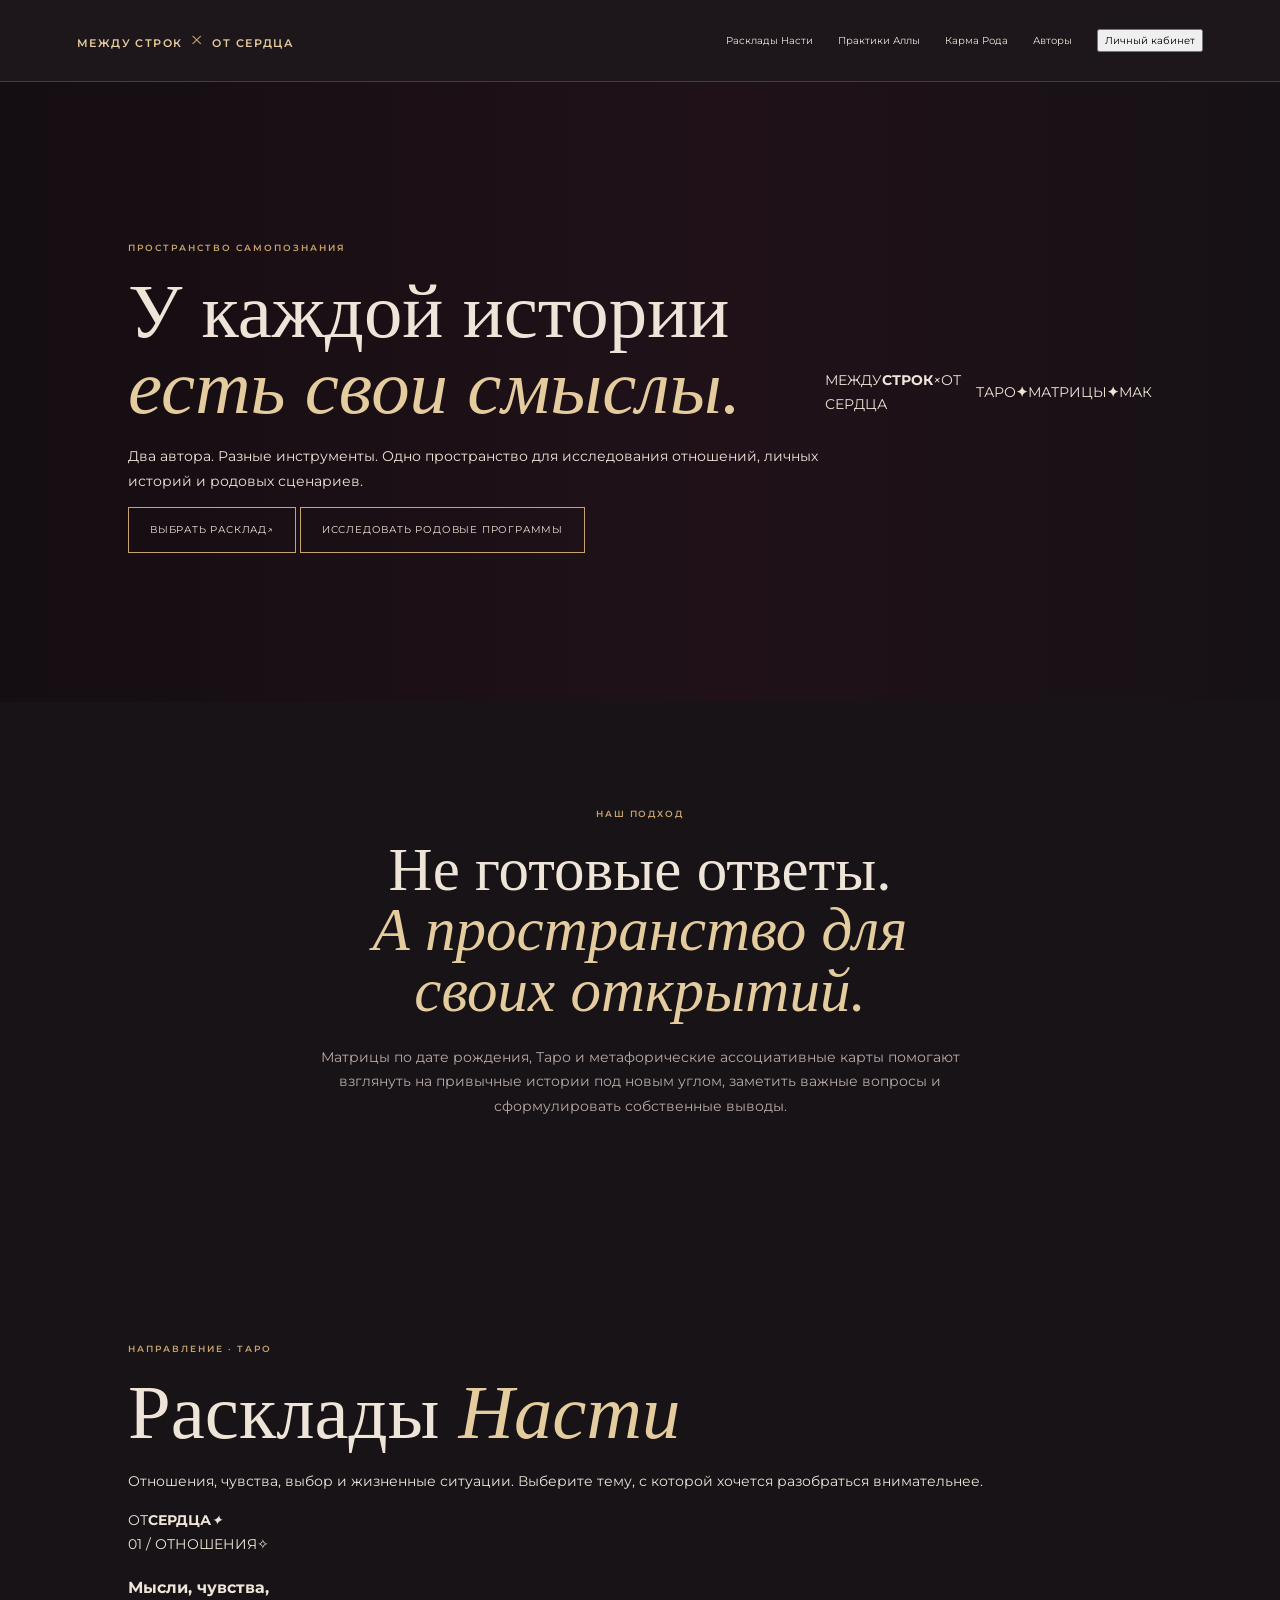
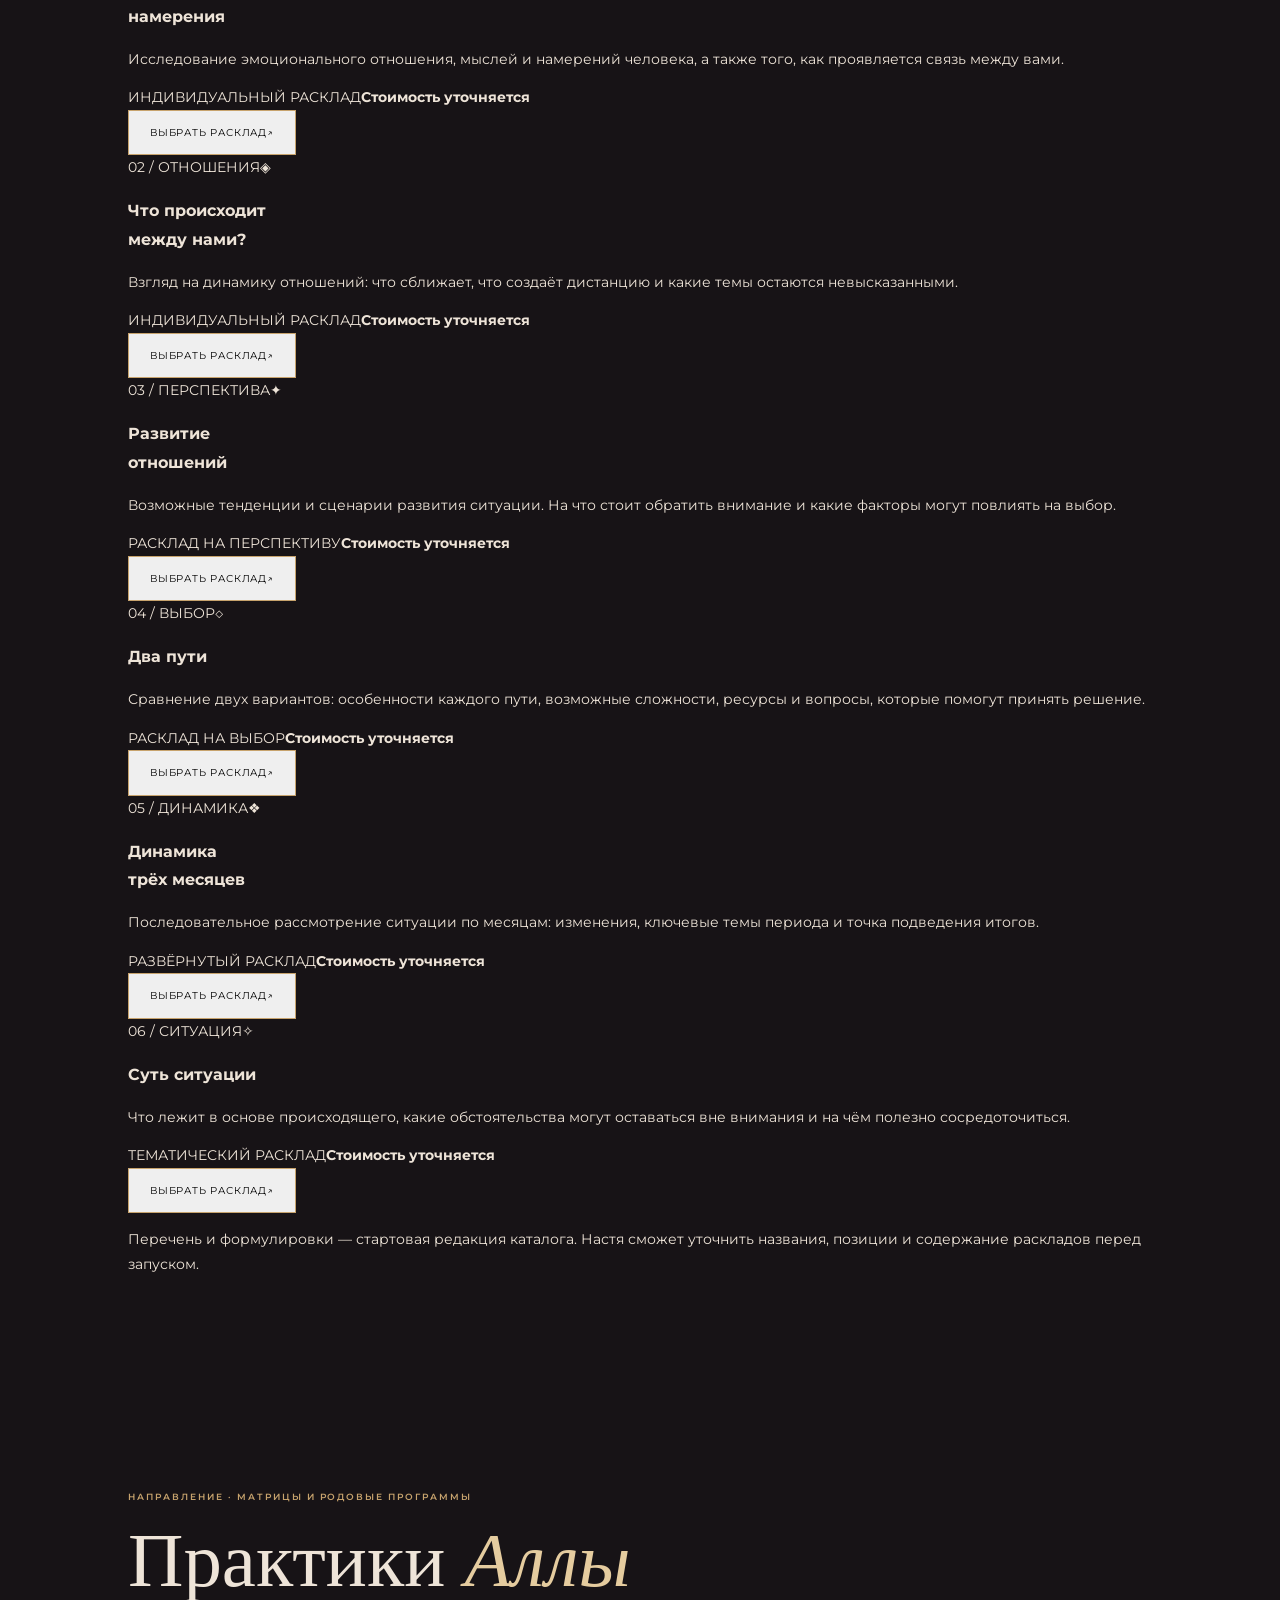
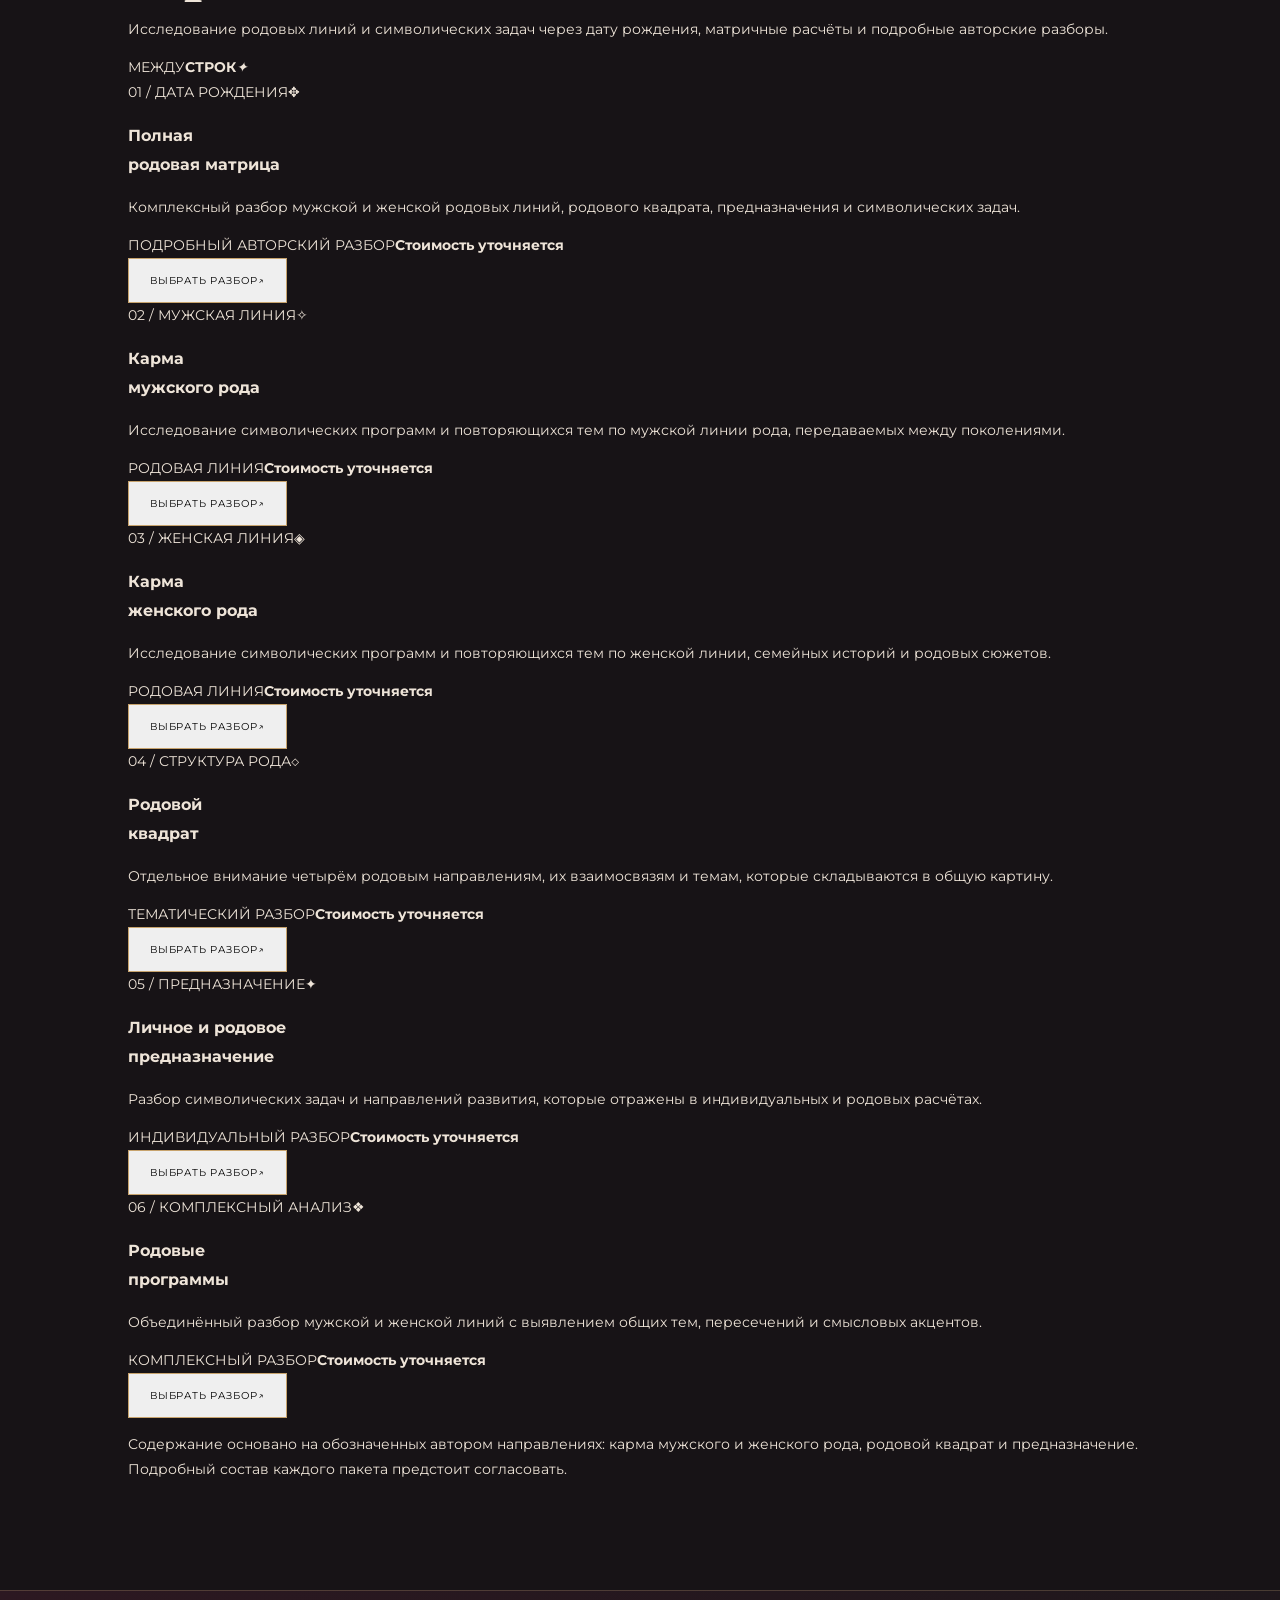
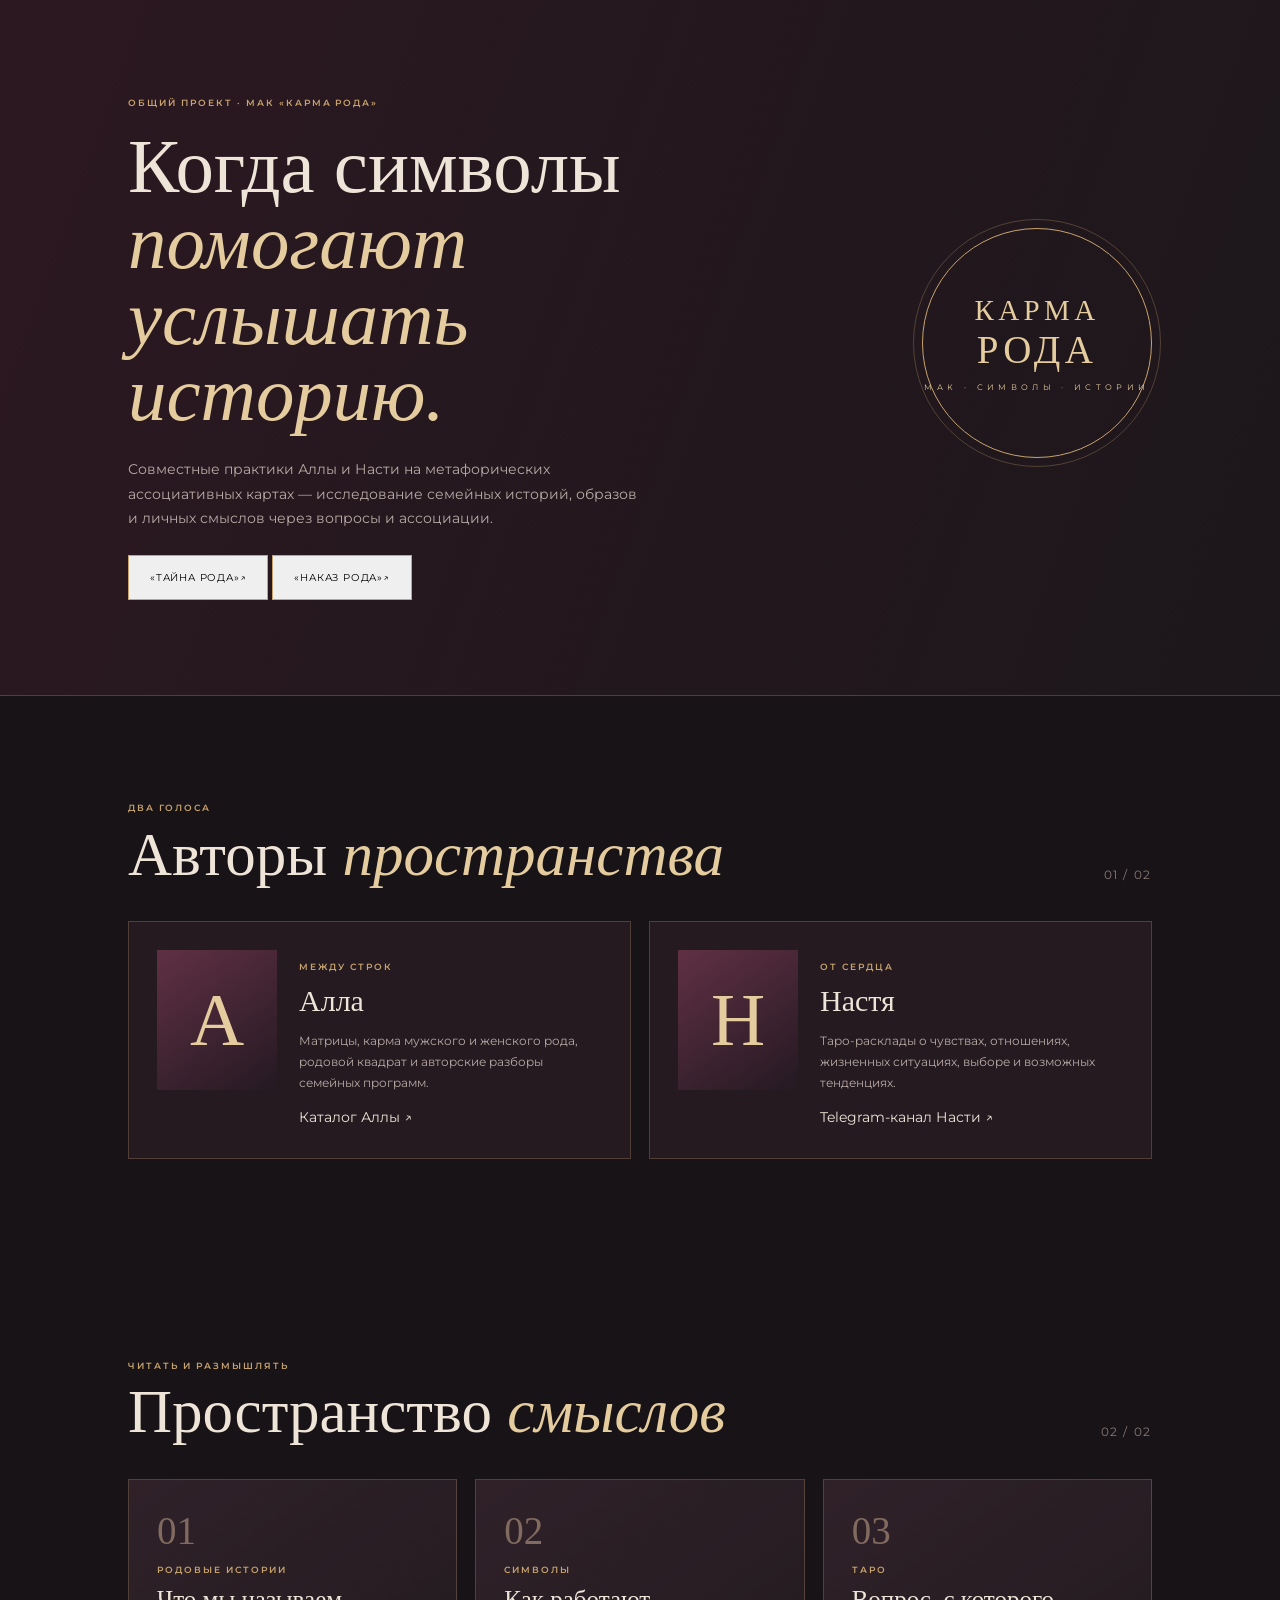
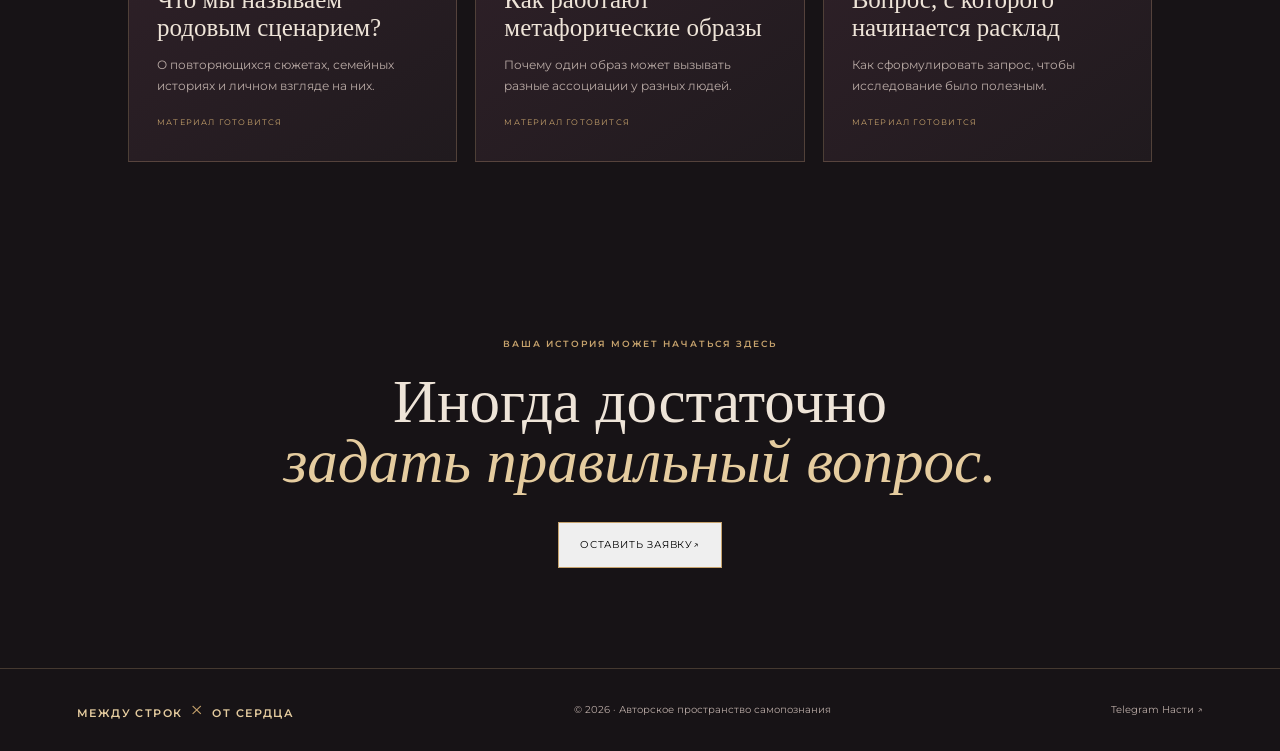
==== index.html @ 8a3e5909 "Build separate service catalogs for both authors" ====
<!doctype html>
<html lang="ru">
<head>
  <meta charset="utf-8">
  <meta name="viewport" content="width=device-width, initial-scale=1">
  <meta name="theme-color" content="#210d18">
  <meta name="description" content="Между строк × От сердца — матрицы, Таро и метафорические карты. Пространство самопознания и исследования родовых историй.">
  <title>Между строк × От сердца — пространство смыслов</title>
  <link rel="preconnect" href="https://fonts.googleapis.com">
  <link rel="preconnect" href="https://fonts.gstatic.com" crossorigin>
  <link href="https://fonts.googleapis.com/css2?family=Montserrat:wght@300;400;500;600;700;800&display=swap" rel="stylesheet">
  <link rel="stylesheet" href="styles.css">
</head>
<body>
<header class="header">
  <a class="brand" href="#home" aria-label="Между строк × От сердца — главная">
    <span>МЕЖДУ СТРОК</span><i>×</i><span>ОТ СЕРДЦА</span>
  </a>
  <button class="menu" id="menu" aria-label="Открыть меню" aria-expanded="false">☰</button>
  <nav id="nav">
    <a href="#nastya-catalog">Расклады Насти</a>
    <a href="#alla-catalog">Практики Аллы</a>
    <a href="#joint">Карма Рода</a>
    <a href="#authors">Авторы</a>
    <button class="outline-button" id="loginOpen">Личный кабинет</button>
  </nav>
</header>

<main id="home">
  <section class="hero">
    <div class="hero-orbit orbit-one"></div><div class="hero-orbit orbit-two"></div>
    <div class="hero-content">
      <p class="eyebrow"><span></span> ПРОСТРАНСТВО САМОПОЗНАНИЯ</p>
      <h1>У каждой истории<br><em>есть свои смыслы.</em></h1>
      <p class="hero-lead">Два автора. Разные инструменты. Одно пространство для исследования отношений, личных историй и родовых сценариев.</p>
      <div class="hero-actions">
        <a class="button button-gold" href="#nastya-catalog">Выбрать расклад <span>↗</span></a>
        <a class="button button-glass" href="#alla-catalog">Исследовать родовые программы</a>
      </div>
    </div>
    <div class="hero-stamp"><span>МЕЖДУ</span><b>СТРОК</b><i>×</i><span>ОТ СЕРДЦА</span></div>
    <div class="hero-bottom"><span>ТАРО</span><b>✦</b><span>МАТРИЦЫ</span><b>✦</b><span>МАК</span></div>
  </section>

  <section class="intro section">
    <p class="eyebrow">НАШ ПОДХОД</p>
    <h2>Не готовые ответы.<br><em>А пространство для своих открытий.</em></h2>
    <p>Матрицы по дате рождения, Таро и метафорические ассоциативные карты помогают взглянуть на привычные истории под новым углом, заметить важные вопросы и сформулировать собственные выводы.</p>
  </section>

  <section class="catalog-section section" id="nastya-catalog">
    <div class="catalog-top">
      <div>
        <p class="eyebrow">НАПРАВЛЕНИЕ · ТАРО</p>
        <h2>Расклады <em>Насти</em></h2>
        <p class="catalog-intro">Отношения, чувства, выбор и жизненные ситуации. Выберите тему, с которой хочется разобраться внимательнее.</p>
      </div>
      <div class="catalog-mark mark-tarot"><span>ОТ</span><b>СЕРДЦА</b><i>✦</i></div>
    </div>
    <div class="catalog-grid">
      <article class="catalog-card tarot-card">
        <div class="card-topline"><span>01 / ОТНОШЕНИЯ</span><span class="card-glyph">✧</span></div>
        <h3>Мысли, чувства,<br>намерения</h3>
        <p>Исследование эмоционального отношения, мыслей и намерений человека, а также того, как проявляется связь между вами.</p>
        <div class="card-meta"><span>ИНДИВИДУАЛЬНЫЙ РАСКЛАД</span><b>Стоимость уточняется</b></div>
        <button class="button button-card book" data-service="Мысли, чувства и намерения" data-author="Настя">Выбрать расклад <span>↗</span></button>
      </article>
      <article class="catalog-card tarot-card">
        <div class="card-topline"><span>02 / ОТНОШЕНИЯ</span><span class="card-glyph">◈</span></div>
        <h3>Что происходит<br>между нами?</h3>
        <p>Взгляд на динамику отношений: что сближает, что создаёт дистанцию и какие темы остаются невысказанными.</p>
        <div class="card-meta"><span>ИНДИВИДУАЛЬНЫЙ РАСКЛАД</span><b>Стоимость уточняется</b></div>
        <button class="button button-card book" data-service="Что происходит между нами?" data-author="Настя">Выбрать расклад <span>↗</span></button>
      </article>
      <article class="catalog-card tarot-card">
        <div class="card-topline"><span>03 / ПЕРСПЕКТИВА</span><span class="card-glyph">✦</span></div>
        <h3>Развитие<br>отношений</h3>
        <p>Возможные тенденции и сценарии развития ситуации. На что стоит обратить внимание и какие факторы могут повлиять на выбор.</p>
        <div class="card-meta"><span>РАСКЛАД НА ПЕРСПЕКТИВУ</span><b>Стоимость уточняется</b></div>
        <button class="button button-card book" data-service="Перспектива развития отношений" data-author="Настя">Выбрать расклад <span>↗</span></button>
      </article>
      <article class="catalog-card tarot-card">
        <div class="card-topline"><span>04 / ВЫБОР</span><span class="card-glyph">◇</span></div>
        <h3>Два пути</h3>
        <p>Сравнение двух вариантов: особенности каждого пути, возможные сложности, ресурсы и вопросы, которые помогут принять решение.</p>
        <div class="card-meta"><span>РАСКЛАД НА ВЫБОР</span><b>Стоимость уточняется</b></div>
        <button class="button button-card book" data-service="Два пути — расклад на выбор" data-author="Настя">Выбрать расклад <span>↗</span></button>
      </article>
      <article class="catalog-card tarot-card">
        <div class="card-topline"><span>05 / ДИНАМИКА</span><span class="card-glyph">❖</span></div>
        <h3>Динамика<br>трёх месяцев</h3>
        <p>Последовательное рассмотрение ситуации по месяцам: изменения, ключевые темы периода и точка подведения итогов.</p>
        <div class="card-meta"><span>РАЗВЁРНУТЫЙ РАСКЛАД</span><b>Стоимость уточняется</b></div>
        <button class="button button-card book" data-service="Динамика трёх месяцев" data-author="Настя">Выбрать расклад <span>↗</span></button>
      </article>
      <article class="catalog-card tarot-card">
        <div class="card-topline"><span>06 / СИТУАЦИЯ</span><span class="card-glyph">✧</span></div>
        <h3>Суть ситуации</h3>
        <p>Что лежит в основе происходящего, какие обстоятельства могут оставаться вне внимания и на чём полезно сосредоточиться.</p>
        <div class="card-meta"><span>ТЕМАТИЧЕСКИЙ РАСКЛАД</span><b>Стоимость уточняется</b></div>
        <button class="button button-card book" data-service="Суть ситуации" data-author="Настя">Выбрать расклад <span>↗</span></button>
      </article>
    </div>
    <p class="catalog-footnote">Перечень и формулировки — стартовая редакция каталога. Настя сможет уточнить названия, позиции и содержание раскладов перед запуском.</p>
  </section>

  <section class="catalog-section section alla-section" id="alla-catalog">
    <div class="catalog-top">
      <div>
        <p class="eyebrow">НАПРАВЛЕНИЕ · МАТРИЦЫ И РОДОВЫЕ ПРОГРАММЫ</p>
        <h2>Практики <em>Аллы</em></h2>
        <p class="catalog-intro">Исследование родовых линий и символических задач через дату рождения, матричные расчёты и подробные авторские разборы.</p>
      </div>
      <div class="catalog-mark mark-matrix"><span>МЕЖДУ</span><b>СТРОК</b><i>✦</i></div>
    </div>
    <div class="catalog-grid">
      <article class="catalog-card matrix-card">
        <div class="card-topline"><span>01 / ДАТА РОЖДЕНИЯ</span><span class="card-glyph">✥</span></div>
        <h3>Полная<br>родовая матрица</h3>
        <p>Комплексный разбор мужской и женской родовых линий, родового квадрата, предназначения и символических задач.</p>
        <div class="card-meta"><span>ПОДРОБНЫЙ АВТОРСКИЙ РАЗБОР</span><b>Стоимость уточняется</b></div>
        <button class="button button-card book" data-service="Полная родовая матрица" data-author="Алла">Выбрать разбор <span>↗</span></button>
      </article>
      <article class="catalog-card matrix-card">
        <div class="card-topline"><span>02 / МУЖСКАЯ ЛИНИЯ</span><span class="card-glyph">✧</span></div>
        <h3>Карма<br>мужского рода</h3>
        <p>Исследование символических программ и повторяющихся тем по мужской линии рода, передаваемых между поколениями.</p>
        <div class="card-meta"><span>РОДОВАЯ ЛИНИЯ</span><b>Стоимость уточняется</b></div>
        <button class="button button-card book" data-service="Карма мужского рода" data-author="Алла">Выбрать разбор <span>↗</span></button>
      </article>
      <article class="catalog-card matrix-card">
        <div class="card-topline"><span>03 / ЖЕНСКАЯ ЛИНИЯ</span><span class="card-glyph">◈</span></div>
        <h3>Карма<br>женского рода</h3>
        <p>Исследование символических программ и повторяющихся тем по женской линии, семейных историй и родовых сюжетов.</p>
        <div class="card-meta"><span>РОДОВАЯ ЛИНИЯ</span><b>Стоимость уточняется</b></div>
        <button class="button button-card book" data-service="Карма женского рода" data-author="Алла">Выбрать разбор <span>↗</span></button>
      </article>
      <article class="catalog-card matrix-card">
        <div class="card-topline"><span>04 / СТРУКТУРА РОДА</span><span class="card-glyph">◇</span></div>
        <h3>Родовой<br>квадрат</h3>
        <p>Отдельное внимание четырём родовым направлениям, их взаимосвязям и темам, которые складываются в общую картину.</p>
        <div class="card-meta"><span>ТЕМАТИЧЕСКИЙ РАЗБОР</span><b>Стоимость уточняется</b></div>
        <button class="button button-card book" data-service="Родовой квадрат" data-author="Алла">Выбрать разбор <span>↗</span></button>
      </article>
      <article class="catalog-card matrix-card">
        <div class="card-topline"><span>05 / ПРЕДНАЗНАЧЕНИЕ</span><span class="card-glyph">✦</span></div>
        <h3>Личное и родовое<br>предназначение</h3>
        <p>Разбор символических задач и направлений развития, которые отражены в индивидуальных и родовых расчётах.</p>
        <div class="card-meta"><span>ИНДИВИДУАЛЬНЫЙ РАЗБОР</span><b>Стоимость уточняется</b></div>
        <button class="button button-card book" data-service="Личное и родовое предназначение" data-author="Алла">Выбрать разбор <span>↗</span></button>
      </article>
      <article class="catalog-card matrix-card">
        <div class="card-topline"><span>06 / КОМПЛЕКСНЫЙ АНАЛИЗ</span><span class="card-glyph">❖</span></div>
        <h3>Родовые<br>программы</h3>
        <p>Объединённый разбор мужской и женской линий с выявлением общих тем, пересечений и смысловых акцентов.</p>
        <div class="card-meta"><span>КОМПЛЕКСНЫЙ РАЗБОР</span><b>Стоимость уточняется</b></div>
        <button class="button button-card book" data-service="Комплексный анализ родовых программ" data-author="Алла">Выбрать разбор <span>↗</span></button>
      </article>
    </div>
    <p class="catalog-footnote">Содержание основано на обозначенных автором направлениях: карма мужского и женского рода, родовой квадрат и предназначение. Подробный состав каждого пакета предстоит согласовать.</p>
  </section>

  <section class="joint section" id="joint">
    <div class="joint-copy">
      <p class="eyebrow">ОБЩИЙ ПРОЕКТ · МАК «КАРМА РОДА»</p>
      <h2>Когда символы<br><em>помогают услышать историю.</em></h2>
      <p>Совместные практики Аллы и Насти на метафорических ассоциативных картах — исследование семейных историй, образов и личных смыслов через вопросы и ассоциации.</p>
      <div class="joint-actions">
        <button class="button button-gold book" data-service="МАК «Тайна рода»" data-author="Алла и Настя">«Тайна рода» <span>↗</span></button>
        <button class="button button-glass book" data-service="МАК «Наказ рода»" data-author="Алла и Настя">«Наказ рода» <span>↗</span></button>
      </div>
    </div>
    <div class="seal"><span>КАРМА</span><b>РОДА</b><small>МАК · СИМВОЛЫ · ИСТОРИИ</small></div>
  </section>

  <section class="authors-section section" id="authors">
    <div class="section-head"><div><p class="eyebrow">ДВА ГОЛОСА</p><h2>Авторы <em>пространства</em></h2></div><small>01 / 02</small></div>
    <div class="authors">
      <article class="author author-alla"><div class="monogram">А</div><div><p class="eyebrow">МЕЖДУ СТРОК</p><h3>Алла</h3><p>Матрицы, карма мужского и женского рода, родовой квадрат и авторские разборы семейных программ.</p><a class="text-link" href="#alla-catalog">Каталог Аллы ↗</a></div></article>
      <article class="author author-nastya"><div class="monogram">Н</div><div><p class="eyebrow">ОТ СЕРДЦА</p><h3>Настя</h3><p>Таро-расклады о чувствах, отношениях, жизненных ситуациях, выборе и возможных тенденциях.</p><a class="text-link" href="https://t.me/From_1the_heart" target="_blank" rel="noopener">Telegram-канал Насти ↗</a></div></article>
    </div>
  </section>

  <section class="library section" id="library">
    <div class="section-head"><div><p class="eyebrow">ЧИТАТЬ И РАЗМЫШЛЯТЬ</p><h2>Пространство <em>смыслов</em></h2></div><small>02 / 02</small></div>
    <div class="articles">
      <article><b>01</b><p class="eyebrow">РОДОВЫЕ ИСТОРИИ</p><h3>Что мы называем родовым сценарием?</h3><p>О повторяющихся сюжетах, семейных историях и личном взгляде на них.</p><small>МАТЕРИАЛ ГОТОВИТСЯ</small></article>
      <article><b>02</b><p class="eyebrow">СИМВОЛЫ</p><h3>Как работают метафорические образы</h3><p>Почему один образ может вызывать разные ассоциации у разных людей.</p><small>МАТЕРИАЛ ГОТОВИТСЯ</small></article>
      <article><b>03</b><p class="eyebrow">ТАРО</p><h3>Вопрос, с которого начинается расклад</h3><p>Как сформулировать запрос, чтобы исследование было полезным.</p><small>МАТЕРИАЛ ГОТОВИТСЯ</small></article>
    </div>
  </section>

  <section class="closing section">
    <p class="eyebrow">ВАША ИСТОРИЯ МОЖЕТ НАЧАТЬСЯ ЗДЕСЬ</p>
    <h2>Иногда достаточно<br><em>задать правильный вопрос.</em></h2>
    <button class="button button-gold" id="closingBook">Оставить заявку <span>↗</span></button>
  </section>
</main>

<footer>
  <a class="brand" href="#home"><span>МЕЖДУ СТРОК</span><i>×</i><span>ОТ СЕРДЦА</span></a>
  <span>© 2026 · Авторское пространство самопознания</span>
  <a href="https://t.me/From_1the_heart" target="_blank" rel="noopener">Telegram Насти ↗</a>
</footer>

<div class="backdrop" id="bookingModal" aria-hidden="true">
  <section class="modal">
    <button class="x" data-close aria-label="Закрыть">×</button>
    <p class="eyebrow">ЗАПРОС НА КОНСУЛЬТАЦИЮ</p><h2>Начать <em>разговор</em></h2>
    <form id="bookingForm">
      <label>Услуга<select id="service" required><option value="">Выберите услугу</option></select></label>
      <label>Автор<select id="author" required><option value="Алла">Алла</option><option value="Настя">Настя</option><option value="Алла и Настя">Алла и Настя</option></select></label>
      <div class="formrow"><label>Желаемая дата<input id="date" type="date"></label><label>Время<input id="time" type="time"></label></div>
      <label>Ваше имя<input id="client" required placeholder="Как к вам обращаться?"></label>
      <label>Telegram или телефон<input id="contact" required placeholder="@username или номер телефона"></label>
      <label>Комментарий<textarea id="comment" rows="3" placeholder="Кратко опишите запрос (необязательно)"></textarea></label>
      <p class="hint">Это предварительная заявка, а не подтверждённая запись. Автор свяжется с вами для согласования времени и условий.</p>
      <button class="button button-gold wide">Отправить заявку <span>↗</span></button>
    </form>
    <div id="bookingDone" hidden><div class="success-mark">✓</div><h3>Заявка сохранена</h3><p class="hint">В демонстрационной версии заявка сохранена только в этом браузере. Уведомления пока не подключены.</p><button class="button button-glass" data-close>Закрыть</button></div>
  </section>
</div>

<div class="backdrop" id="accountModal" aria-hidden="true">
  <section class="modal">
    <button class="x" data-close aria-label="Закрыть">×</button>
    <div id="loginPane"><p class="eyebrow">ЛИЧНОЕ ПРОСТРАНСТВО</p><h2>Войти <em>в кабинет</em></h2>
      <form id="loginForm"><label>Ваше имя<input id="loginName" required></label><label>Электронная почта<input id="email" type="email" required></label><button class="button button-gold wide">Продолжить <span>↗</span></button></form>
      <p class="hint">Демо-вход администратора: имя «Администратор», пароль «demo2026». Не используйте реальные персональные данные: это локальный демонстрационный кабинет.</p>
    </div>
    <div id="dashboard" hidden><p class="eyebrow">МОЁ ПРОСТРАНСТВО</p><h2>Здравствуйте, <em id="dashName"></em></h2>
      <div class="tabs"><button data-tab="orders" class="active">Мои заявки</button><button data-tab="profile">Профиль</button><button data-tab="admin" id="adminTab" hidden>Администрирование</button></div>
      <div id="ordersPane"></div><div id="profilePane" hidden></div><div id="adminPane" hidden></div>
    </div>
  </section>
</div>
<script src="app.js"></script>
</body>
</html>
---- styles.css ----
:root{--bg:#171316;--panel:#241a20;--panel2:#30212a;--wine:#4a2030;--gold:#c7a36d;--gold2:#e5cc9f;--cream:#eee4d8;--muted:#b9aaa5;--line:rgba(207,173,125,.25);--serif:"Cormorant Garamond",Georgia,serif;--sans:Montserrat,Arial,sans-serif}*{box-sizing:border-box}html{scroll-behavior:smooth}body{margin:0;background:var(--bg);color:var(--cream);font:14px/1.75 var(--sans)}a{color:inherit;text-decoration:none}button,input,select,textarea{font:inherit}.header{height:82px;padding:0 6%;display:flex;align-items:center;justify-content:space-between;position:sticky;top:0;z-index:10;background:#1d171b;border-bottom:1px solid var(--line)}.brand{font-size:11px;letter-spacing:.13em;font-weight:600;color:var(--gold2)}.brand i{font:22px var(--serif);color:var(--gold);padding:0 8px}nav{display:flex;align-items:center;gap:25px;font-size:10px}nav a:hover,.link:hover{color:white}.outline{background:none;border:1px solid var(--gold);color:var(--gold2);padding:9px 14px;cursor:pointer}.menu{display:none;background:none;color:var(--gold2);border:0;font-size:22px}.hero{min-height:620px;display:flex;align-items:center;padding:85px 10%;position:relative;background:linear-gradient(90deg,rgba(20,13,17,.96),rgba(35,17,26,.78) 57%,rgba(20,13,17,.25)),url('https://images.unsplash.com/photo-1518709268805-4e9042af9f23?auto=format&fit=crop&w=1900&q=85') center/cover}.hero-in{max-width:660px}.eyebrow{font-size:9px;letter-spacing:.22em;color:var(--gold);font-weight:600}.hero h1,h2{font:500 clamp(45px,6vw,78px)/.99 var(--serif);margin:18px 0}.hero h1 em,h2 em{color:var(--gold2);font-weight:400}.lead{max-width:520px;color:#d2c3bd;margin:25px 0 32px}.hero-vertical{position:absolute;right:5%;bottom:70px;writing-mode:vertical-rl;font-size:9px;letter-spacing:.2em;color:var(--gold2)}.button{display:inline-flex;align-items:center;justify-content:center;padding:13px 21px;border:1px solid var(--gold);font-size:10px;letter-spacing:.08em;text-transform:uppercase;cursor:pointer}.gold{background:var(--gold);color:#21171a}.gold:hover{background:var(--gold2)}.ghost{background:transparent;color:var(--gold2)}.section{max-width:1500px;margin:auto;padding:95px 10%}.intro{text-align:center;max-width:900px}.intro>p:last-child{max-width:650px;margin:24px auto;color:var(--muted)}.intro h2,.section-head h2,.closing h2{font-size:clamp(40px,5vw,61px)}.section-head{display:flex;justify-content:space-between;align-items:end;margin-bottom:36px}.section-head h2{margin:8px 0 0}.section-head small{color:#887b77;letter-spacing:.14em}.cards,.articles{display:grid;grid-template-columns:repeat(3,1fr);gap:18px}.service,.articles article{background:linear-gradient(145deg,#302129,#201a1e);border:1px solid var(--line);padding:28px}.service:nth-child(2){background:linear-gradient(145deg,#292027,#19171b)}.symbol{height:120px;display:grid;place-items:center;font:90px var(--serif);color:#ad8b60;border-bottom:1px solid var(--line);margin-bottom:20px}.service h3,.author h3,.articles h3{font:500 30px var(--serif);margin:5px 0 10px}.service>p:not(.eyebrow),.author p:not(.eyebrow),.articles article>p:not(.eyebrow){font-size:12px;color:var(--muted)}.link{border:0;background:none;padding:12px 0;color:var(--gold2);font-size:10px;cursor:pointer}.authors{display:grid;grid-template-columns:1fr 1fr;gap:18px}.author{display:grid;grid-template-columns:120px 1fr;gap:22px;padding:28px;background:var(--panel);border:1px solid var(--line)}.monogram{height:140px;display:grid;place-items:center;background:linear-gradient(145deg,#603044,#241922);font:75px var(--serif);color:var(--gold2)}.joint{max-width:none;background:linear-gradient(110deg,#2c1821,#1c171b);border-block:1px solid var(--line);display:flex;align-items:center;justify-content:space-between;gap:45px}.joint>div:first-child{max-width:640px}.joint>div>p:not(.eyebrow){color:var(--muted);max-width:520px;margin:24px 0}.seal{width:230px;height:230px;flex-shrink:0;border:1px solid var(--gold);border-radius:50%;outline:1px solid rgba(199,163,109,.3);outline-offset:8px;display:flex;flex-direction:column;justify-content:center;align-items:center;color:var(--gold2);font:29px var(--serif);letter-spacing:.15em}.seal b{font-size:39px;font-weight:500}.seal small{font:8px var(--sans);margin-top:10px}.articles article{min-height:265px}.articles article>b{font:39px var(--serif);color:#816b60}.articles h3{font-size:25px}.articles article>small{color:var(--gold);font-size:8px;letter-spacing:.15em}.closing{text-align:center;padding-top:70px;padding-bottom:100px}.closing h2{margin:20px 0 30px}footer{border-top:1px solid var(--line);padding:28px 6%;display:flex;align-items:center;justify-content:space-between;color:var(--muted);font-size:10px}.backdrop{display:none;position:fixed;inset:0;z-index:20;background:#000c;align-items:center;justify-content:center;padding:18px}.backdrop.open{display:flex}.modal{position:relative;background:#211a1e;border:1px solid var(--gold);padding:35px;width:min(590px,100%);max-height:92vh;overflow:auto}.modal h2{font-size:47px;margin:10px 0 24px}.x{position:absolute;right:16px;top:10px;background:none;border:0;color:var(--gold2);font-size:29px;cursor:pointer}.modal form{display:grid;gap:12px}.modal label{display:grid;gap:5px;color:var(--gold2);font-size:10px;letter-spacing:.05em}.modal input,.modal select,.modal textarea{width:100%;padding:11px;background:#171316;border:1px solid #59424b;color:var(--cream);outline:none}.formrow{display:grid;grid-template-columns:1fr 1fr;gap:12px}.hint{color:var(--muted);font-size:10px;line-height:1.6}.wide{width:100%}.tabs{display:flex;gap:15px;border-bottom:1px solid var(--line);margin:18px 0}.tabs button{border:0;background:none;color:var(--muted);padding:10px;cursor:pointer;font-size:10px}.tabs button.active{color:var(--gold2);border-bottom:1px solid var(--gold)}.item{border:1px solid var(--line);padding:13px;margin:9px 0;background:#1a1519}.item b{color:var(--gold2)}.item p{color:var(--muted);font-size:11px;margin:4px 0}.status{color:var(--gold2);font-size:9px}.admin-row{display:grid;grid-template-columns:1fr auto;gap:12px;padding:12px 0;border-bottom:1px solid var(--line);font-size:11px}.admin-row select{background:#171316;color:var(--cream);border:1px solid var(--line);padding:5px}.empty{padding:24px;text-align:center;border:1px dashed var(--line);color:var(--muted);font-size:11px}
@media(max-width:850px){nav{gap:12px}.section{padding:75px 6%}.hero{padding-inline:7%}.joint{padding-inline:7%}.author{grid-template-columns:85px 1fr;padding:18px}.monogram{height:115px}}
@media(max-width:650px){.header{height:68px;padding:0 5%}.menu{display:block}nav{display:none;position:absolute;top:68px;left:0;right:0;background:#211a1e;padding:18px;flex-direction:column;align-items:stretch;border-bottom:1px solid var(--line)}nav.open{display:flex}nav a,.outline{text-align:center;padding:10px}.hero{min-height:560px;padding:65px 7%;background-position:60%}.hero h1{font-size:54px}.hero-vertical{display:none}.section{padding:62px 6%}.cards,.articles,.authors{grid-template-columns:1fr}.service{padding:22px}.symbol{height:90px}.joint{flex-direction:column;align-items:flex-start}.seal{align-self:center;margin:12px 0}footer{flex-direction:column;gap:12px;text-align:center}.modal{padding:28px 20px}.modal h2{font-size:40px}.formrow{grid-template-columns:1fr}.section-head{align-items:start}.section-head small{padding-top:15px}}
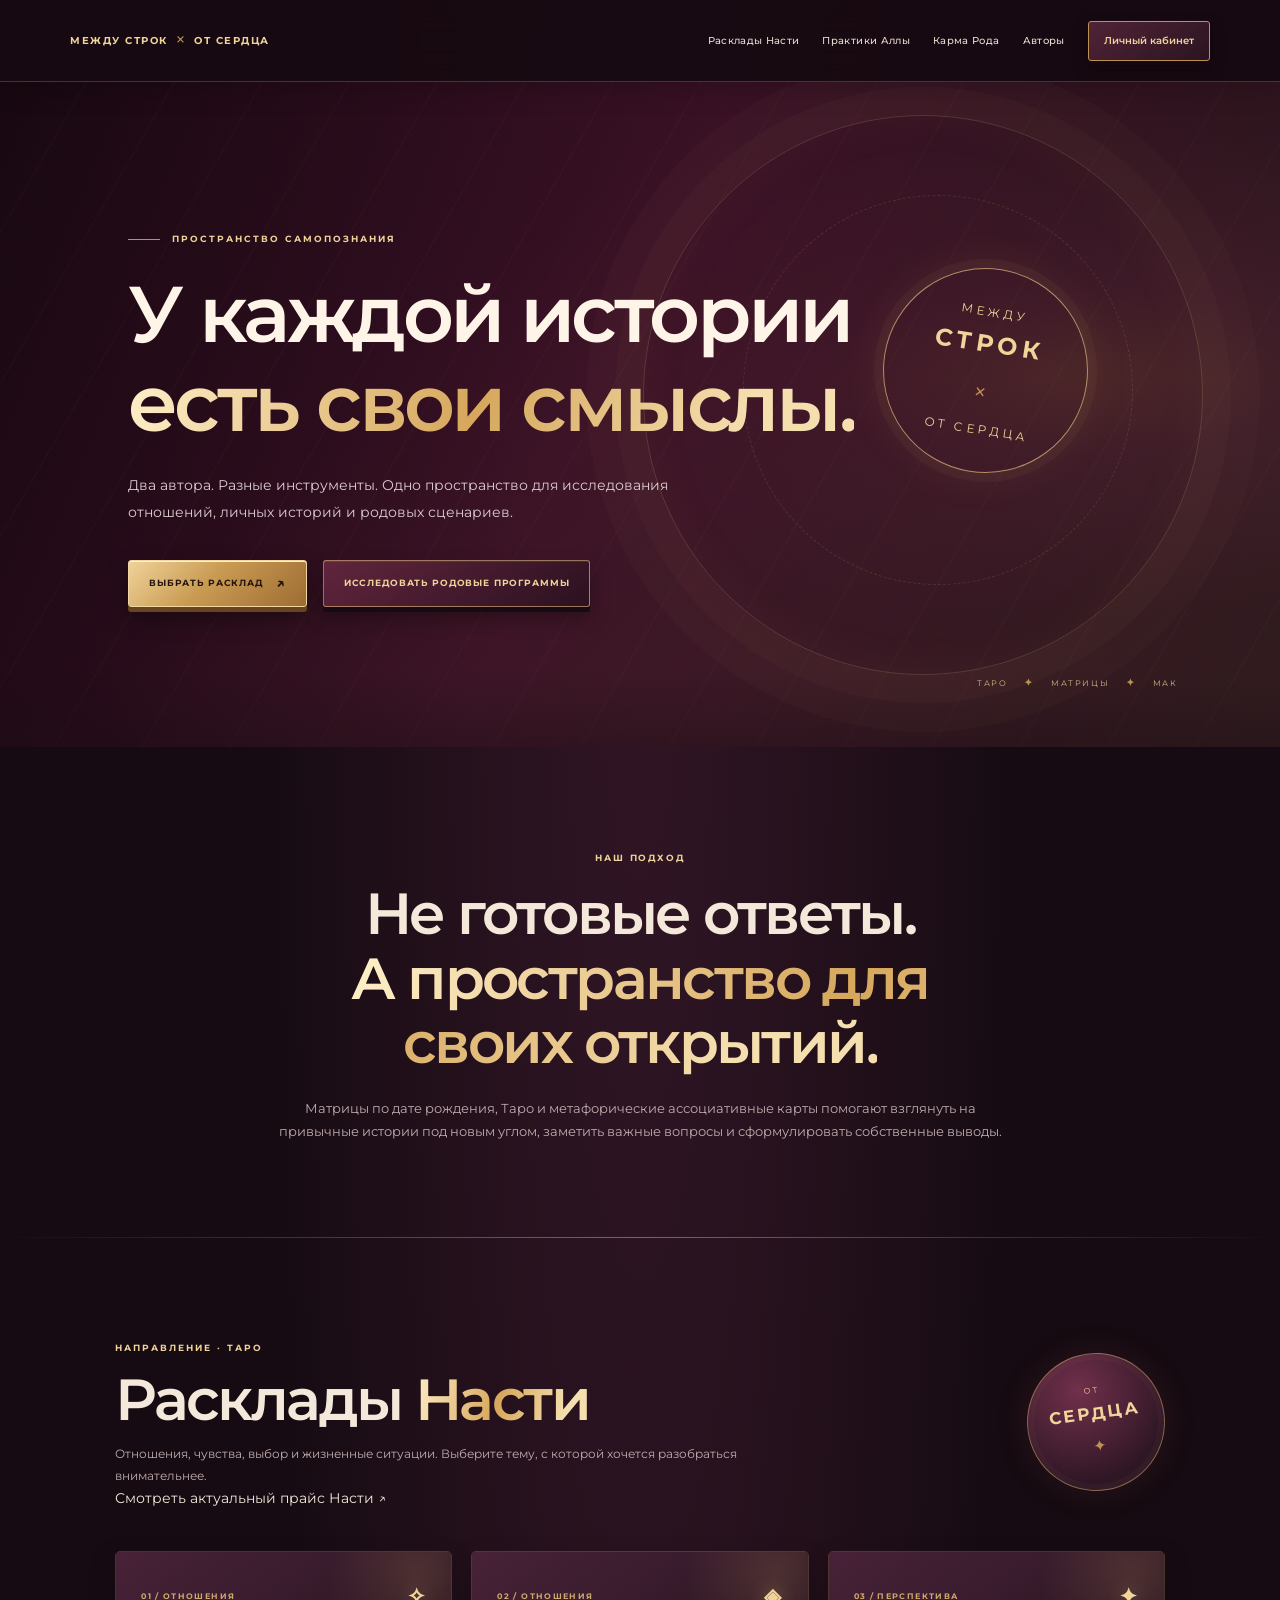
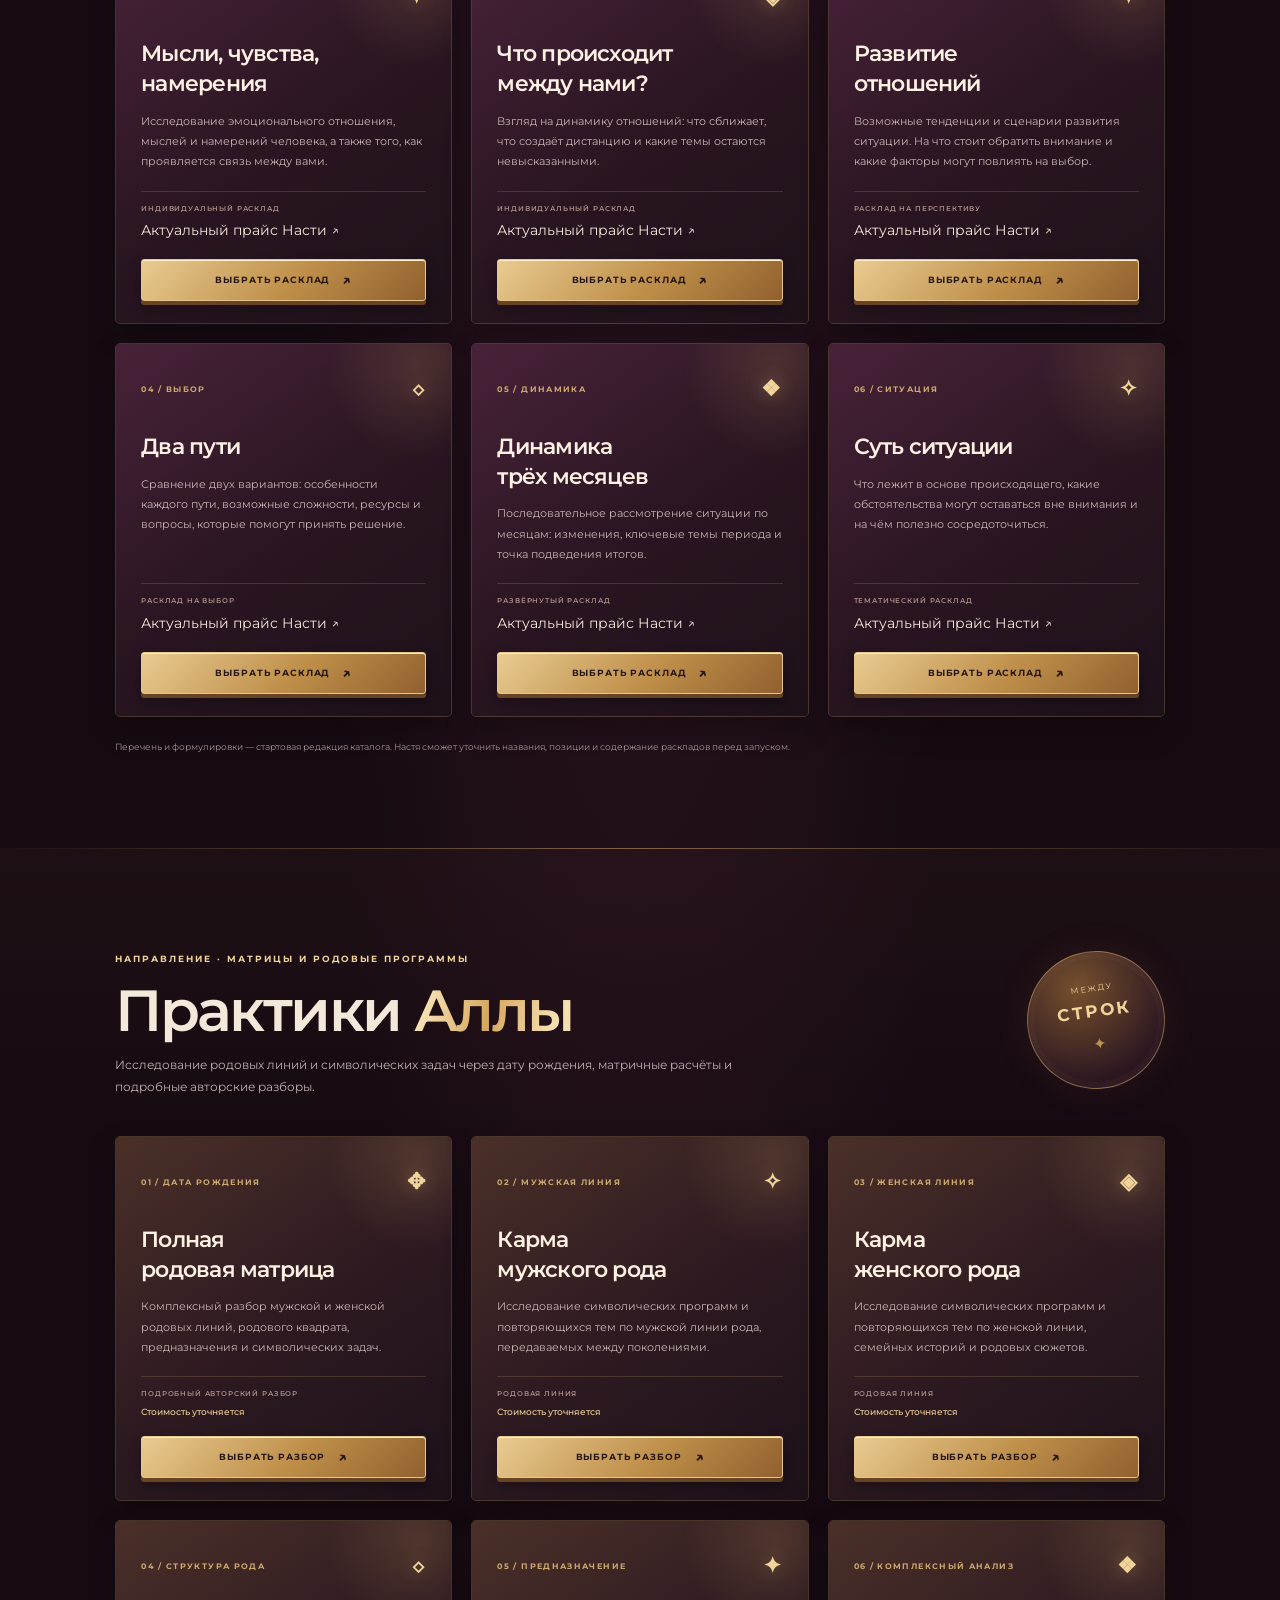
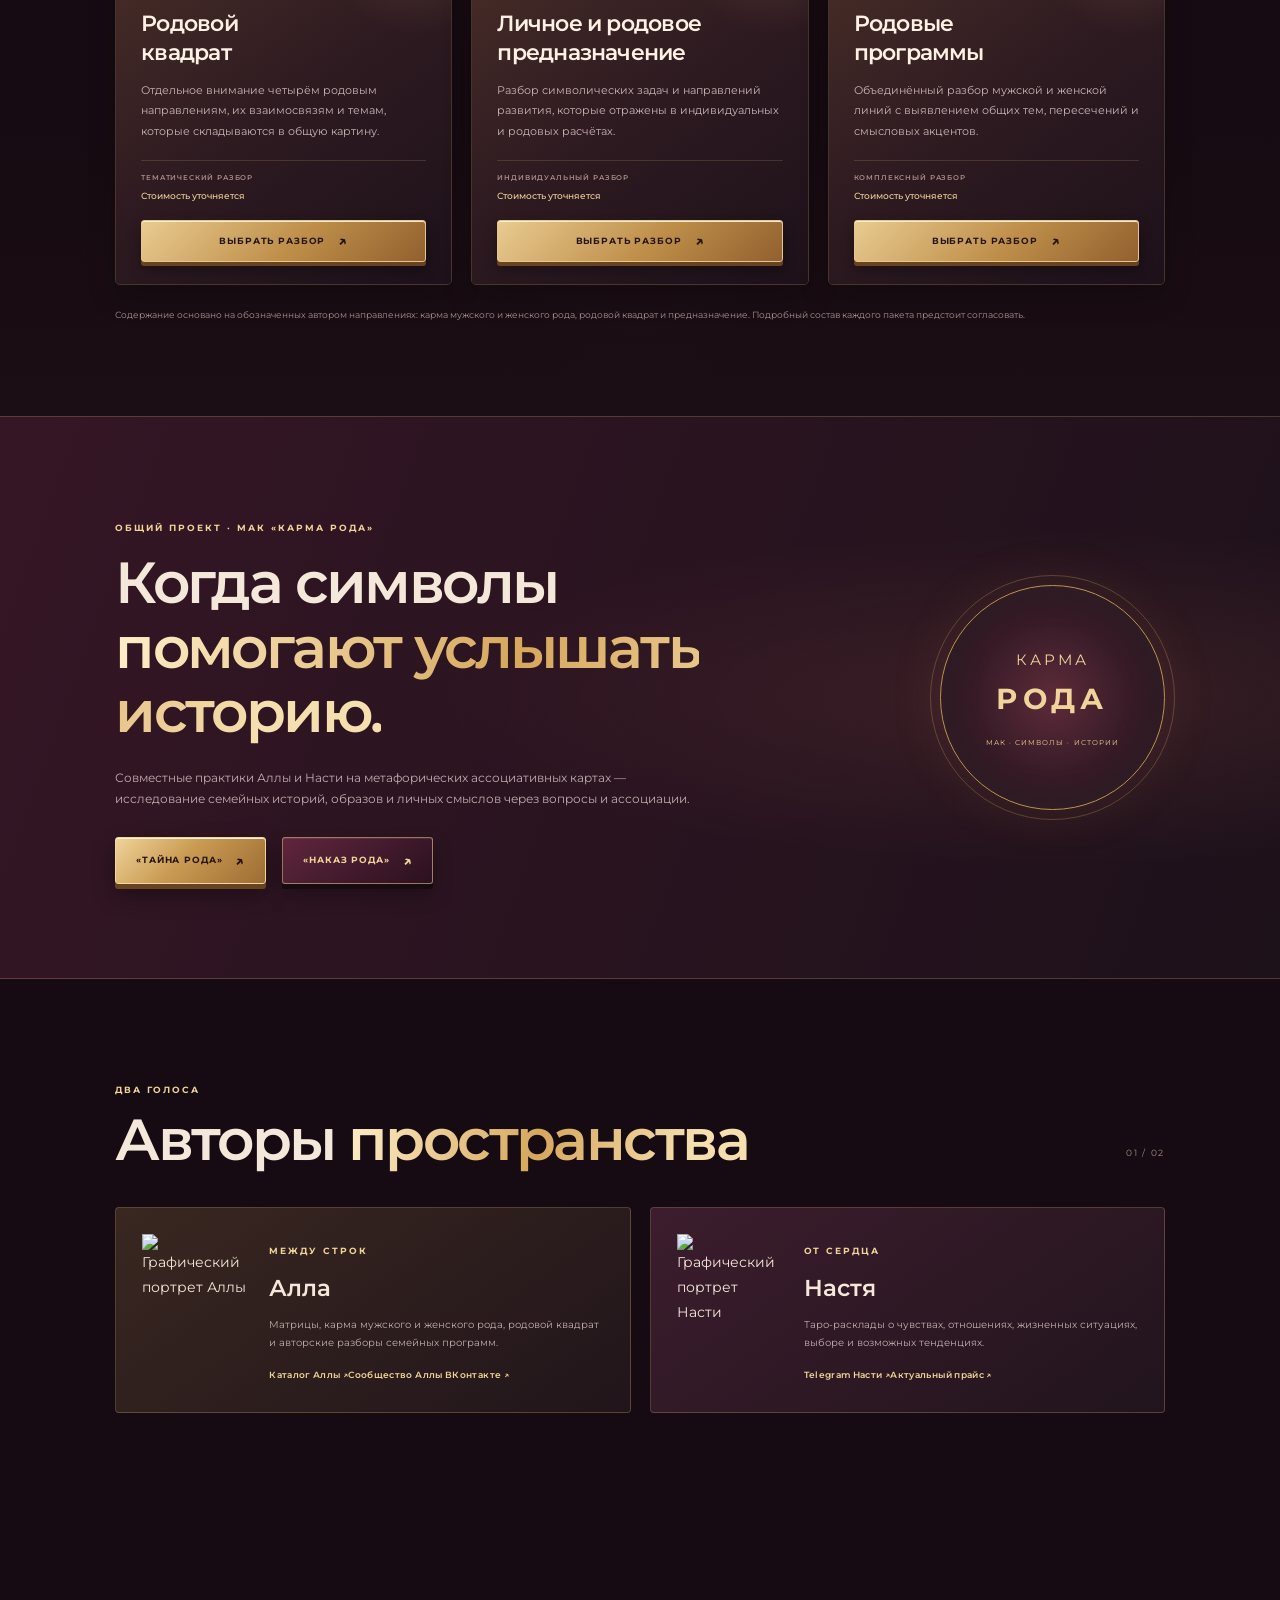
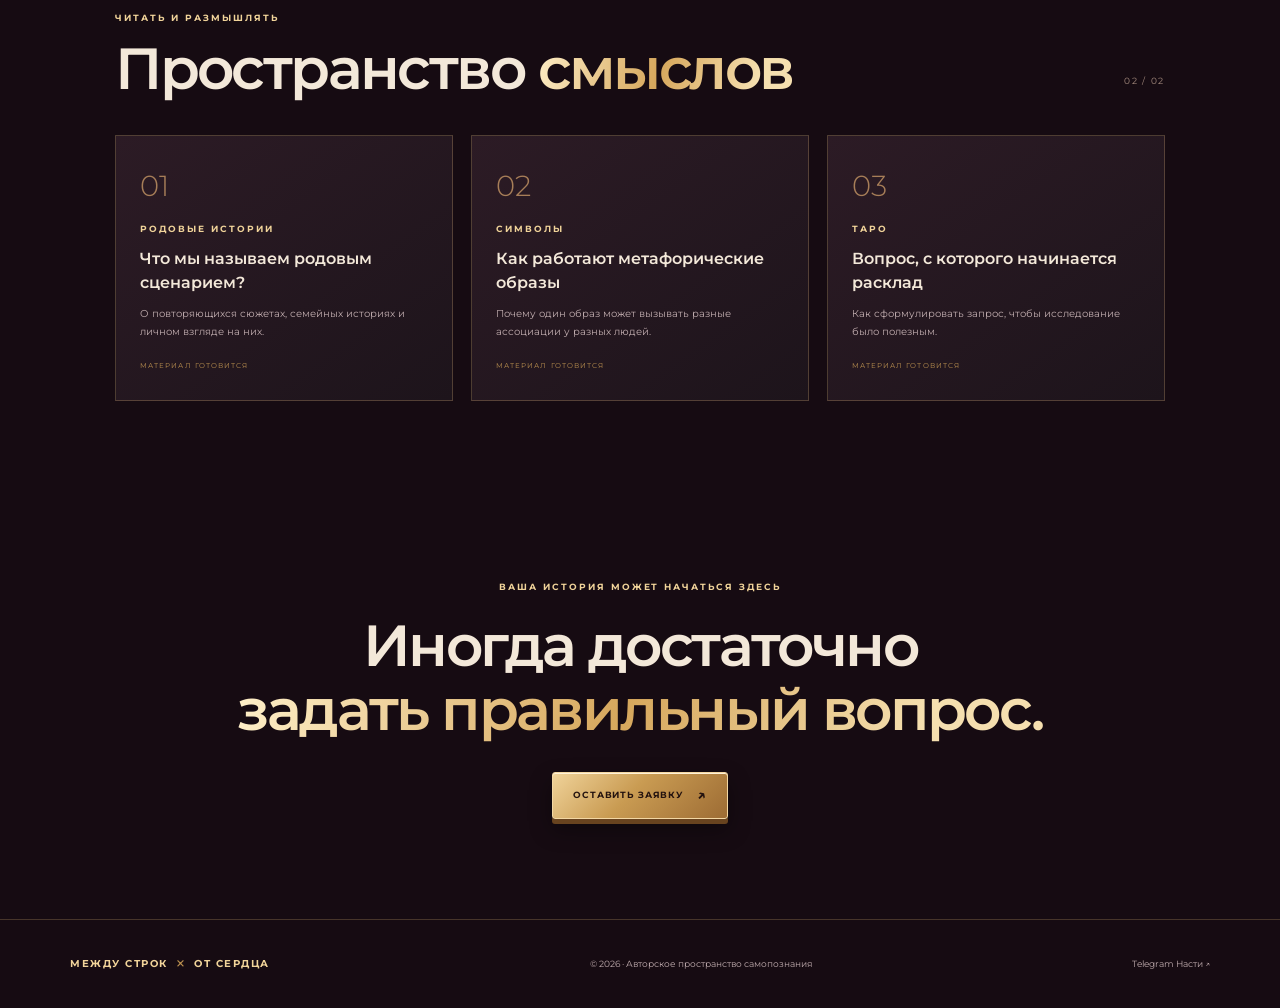
==== commit c8c3ce87: "Add author portraits and social/pricing links" ====
--- a/index.html
+++ b/index.html
@@ -53,7 +53,7 @@
       <div>
         <p class="eyebrow">НАПРАВЛЕНИЕ · ТАРО</p>
         <h2>Расклады <em>Насти</em></h2>
-        <p class="catalog-intro">Отношения, чувства, выбор и жизненные ситуации. Выберите тему, с которой хочется разобраться внимательнее.</p>
+        <p class="catalog-intro">Отношения, чувства, выбор и жизненные ситуации. Выберите тему, с которой хочется разобраться внимательнее.</p><a class="catalog-price-link" href="https://t.me/From_the_1heart" target="_blank" rel="noopener">Смотреть актуальный прайс Насти ↗</a>
       </div>
       <div class="catalog-mark mark-tarot"><span>ОТ</span><b>СЕРДЦА</b><i>✦</i></div>
     </div>
@@ -62,42 +62,42 @@
         <div class="card-topline"><span>01 / ОТНОШЕНИЯ</span><span class="card-glyph">✧</span></div>
         <h3>Мысли, чувства,<br>намерения</h3>
         <p>Исследование эмоционального отношения, мыслей и намерений человека, а также того, как проявляется связь между вами.</p>
-        <div class="card-meta"><span>ИНДИВИДУАЛЬНЫЙ РАСКЛАД</span><b>Стоимость уточняется</b></div>
+        <div class="card-meta"><span>ИНДИВИДУАЛЬНЫЙ РАСКЛАД</span><a class="price-link" href="https://t.me/From_the_1heart" target="_blank" rel="noopener">Актуальный прайс Насти ↗</a></div>
         <button class="button button-card book" data-service="Мысли, чувства и намерения" data-author="Настя">Выбрать расклад <span>↗</span></button>
       </article>
       <article class="catalog-card tarot-card">
         <div class="card-topline"><span>02 / ОТНОШЕНИЯ</span><span class="card-glyph">◈</span></div>
         <h3>Что происходит<br>между нами?</h3>
         <p>Взгляд на динамику отношений: что сближает, что создаёт дистанцию и какие темы остаются невысказанными.</p>
-        <div class="card-meta"><span>ИНДИВИДУАЛЬНЫЙ РАСКЛАД</span><b>Стоимость уточняется</b></div>
+        <div class="card-meta"><span>ИНДИВИДУАЛЬНЫЙ РАСКЛАД</span><a class="price-link" href="https://t.me/From_the_1heart" target="_blank" rel="noopener">Актуальный прайс Насти ↗</a></div>
         <button class="button button-card book" data-service="Что происходит между нами?" data-author="Настя">Выбрать расклад <span>↗</span></button>
       </article>
       <article class="catalog-card tarot-card">
         <div class="card-topline"><span>03 / ПЕРСПЕКТИВА</span><span class="card-glyph">✦</span></div>
         <h3>Развитие<br>отношений</h3>
         <p>Возможные тенденции и сценарии развития ситуации. На что стоит обратить внимание и какие факторы могут повлиять на выбор.</p>
-        <div class="card-meta"><span>РАСКЛАД НА ПЕРСПЕКТИВУ</span><b>Стоимость уточняется</b></div>
+        <div class="card-meta"><span>РАСКЛАД НА ПЕРСПЕКТИВУ</span><a class="price-link" href="https://t.me/From_the_1heart" target="_blank" rel="noopener">Актуальный прайс Насти ↗</a></div>
         <button class="button button-card book" data-service="Перспектива развития отношений" data-author="Настя">Выбрать расклад <span>↗</span></button>
       </article>
       <article class="catalog-card tarot-card">
         <div class="card-topline"><span>04 / ВЫБОР</span><span class="card-glyph">◇</span></div>
         <h3>Два пути</h3>
         <p>Сравнение двух вариантов: особенности каждого пути, возможные сложности, ресурсы и вопросы, которые помогут принять решение.</p>
-        <div class="card-meta"><span>РАСКЛАД НА ВЫБОР</span><b>Стоимость уточняется</b></div>
+        <div class="card-meta"><span>РАСКЛАД НА ВЫБОР</span><a class="price-link" href="https://t.me/From_the_1heart" target="_blank" rel="noopener">Актуальный прайс Насти ↗</a></div>
         <button class="button button-card book" data-service="Два пути — расклад на выбор" data-author="Настя">Выбрать расклад <span>↗</span></button>
       </article>
       <article class="catalog-card tarot-card">
         <div class="card-topline"><span>05 / ДИНАМИКА</span><span class="card-glyph">❖</span></div>
         <h3>Динамика<br>трёх месяцев</h3>
         <p>Последовательное рассмотрение ситуации по месяцам: изменения, ключевые темы периода и точка подведения итогов.</p>
-        <div class="card-meta"><span>РАЗВЁРНУТЫЙ РАСКЛАД</span><b>Стоимость уточняется</b></div>
+        <div class="card-meta"><span>РАЗВЁРНУТЫЙ РАСКЛАД</span><a class="price-link" href="https://t.me/From_the_1heart" target="_blank" rel="noopener">Актуальный прайс Насти ↗</a></div>
         <button class="button button-card book" data-service="Динамика трёх месяцев" data-author="Настя">Выбрать расклад <span>↗</span></button>
       </article>
       <article class="catalog-card tarot-card">
         <div class="card-topline"><span>06 / СИТУАЦИЯ</span><span class="card-glyph">✧</span></div>
         <h3>Суть ситуации</h3>
         <p>Что лежит в основе происходящего, какие обстоятельства могут оставаться вне внимания и на чём полезно сосредоточиться.</p>
-        <div class="card-meta"><span>ТЕМАТИЧЕСКИЙ РАСКЛАД</span><b>Стоимость уточняется</b></div>
+        <div class="card-meta"><span>ТЕМАТИЧЕСКИЙ РАСКЛАД</span><a class="price-link" href="https://t.me/From_the_1heart" target="_blank" rel="noopener">Актуальный прайс Насти ↗</a></div>
         <button class="button button-card book" data-service="Суть ситуации" data-author="Настя">Выбрать расклад <span>↗</span></button>
       </article>
     </div>
@@ -176,8 +176,8 @@
   <section class="authors-section section" id="authors">
     <div class="section-head"><div><p class="eyebrow">ДВА ГОЛОСА</p><h2>Авторы <em>пространства</em></h2></div><small>01 / 02</small></div>
     <div class="authors">
-      <article class="author author-alla"><div class="monogram">А</div><div><p class="eyebrow">МЕЖДУ СТРОК</p><h3>Алла</h3><p>Матрицы, карма мужского и женского рода, родовой квадрат и авторские разборы семейных программ.</p><a class="text-link" href="#alla-catalog">Каталог Аллы ↗</a></div></article>
-      <article class="author author-nastya"><div class="monogram">Н</div><div><p class="eyebrow">ОТ СЕРДЦА</p><h3>Настя</h3><p>Таро-расклады о чувствах, отношениях, жизненных ситуациях, выборе и возможных тенденциях.</p><a class="text-link" href="https://t.me/From_1the_heart" target="_blank" rel="noopener">Telegram-канал Насти ↗</a></div></article>
+      <article class="author author-alla"><img id="allaPhoto" class="author-photo" alt="Графический портрет Аллы" loading="lazy"><div><p class="eyebrow">МЕЖДУ СТРОК</p><h3>Алла</h3><p>Матрицы, карма мужского и женского рода, родовой квадрат и авторские разборы семейных программ.</p><div class="author-links"><a class="text-link" href="#alla-catalog">Каталог Аллы ↗</a><a class="text-link" href="https://vk.ru/soulmatetarot" target="_blank" rel="noopener">Сообщество Аллы ВКонтакте ↗</a></div></div></article>
+      <article class="author author-nastya"><img id="nastyaPhoto" class="author-photo" alt="Графический портрет Насти" loading="lazy"><div><p class="eyebrow">ОТ СЕРДЦА</p><h3>Настя</h3><p>Таро-расклады о чувствах, отношениях, жизненных ситуациях, выборе и возможных тенденциях.</p><div class="author-links"><a class="text-link" href="https://t.me/From_the_1heart" target="_blank" rel="noopener">Telegram Насти ↗</a><a class="text-link" href="https://t.me/From_the_1heart" target="_blank" rel="noopener">Актуальный прайс ↗</a></div></div></article>
     </div>
   </section>
 
@@ -200,7 +200,7 @@
 <footer>
   <a class="brand" href="#home"><span>МЕЖДУ СТРОК</span><i>×</i><span>ОТ СЕРДЦА</span></a>
   <span>© 2026 · Авторское пространство самопознания</span>
-  <a href="https://t.me/From_1the_heart" target="_blank" rel="noopener">Telegram Насти ↗</a>
+  <a href="https://t.me/From_the_1heart" target="_blank" rel="noopener">Telegram Насти ↗</a>
 </footer>
 
 <div class="backdrop" id="bookingModal" aria-hidden="true">
@@ -234,6 +234,7 @@
     </div>
   </section>
 </div>
+<script src="assets/portraits.js"></script>
 <script src="app.js"></script>
 </body>
 </html>
--- a/styles.css
+++ b/styles.css
@@ -1,3 +1,120 @@
-:root{--bg:#171316;--panel:#241a20;--panel2:#30212a;--wine:#4a2030;--gold:#c7a36d;--gold2:#e5cc9f;--cream:#eee4d8;--muted:#b9aaa5;--line:rgba(207,173,125,.25);--serif:"Cormorant Garamond",Georgia,serif;--sans:Montserrat,Arial,sans-serif}*{box-sizing:border-box}html{scroll-behavior:smooth}body{margin:0;background:var(--bg);color:var(--cream);font:14px/1.75 var(--sans)}a{color:inherit;text-decoration:none}button,input,select,textarea{font:inherit}.header{height:82px;padding:0 6%;display:flex;align-items:center;justify-content:space-between;position:sticky;top:0;z-index:10;background:#1d171b;border-bottom:1px solid var(--line)}.brand{font-size:11px;letter-spacing:.13em;font-weight:600;color:var(--gold2)}.brand i{font:22px var(--serif);color:var(--gold);padding:0 8px}nav{display:flex;align-items:center;gap:25px;font-size:10px}nav a:hover,.link:hover{color:white}.outline{background:none;border:1px solid var(--gold);color:var(--gold2);padding:9px 14px;cursor:pointer}.menu{display:none;background:none;color:var(--gold2);border:0;font-size:22px}.hero{min-height:620px;display:flex;align-items:center;padding:85px 10%;position:relative;background:linear-gradient(90deg,rgba(20,13,17,.96),rgba(35,17,26,.78) 57%,rgba(20,13,17,.25)),url('https://images.unsplash.com/photo-1518709268805-4e9042af9f23?auto=format&fit=crop&w=1900&q=85') center/cover}.hero-in{max-width:660px}.eyebrow{font-size:9px;letter-spacing:.22em;color:var(--gold);font-weight:600}.hero h1,h2{font:500 clamp(45px,6vw,78px)/.99 var(--serif);margin:18px 0}.hero h1 em,h2 em{color:var(--gold2);font-weight:400}.lead{max-width:520px;color:#d2c3bd;margin:25px 0 32px}.hero-vertical{position:absolute;right:5%;bottom:70px;writing-mode:vertical-rl;font-size:9px;letter-spacing:.2em;color:var(--gold2)}.button{display:inline-flex;align-items:center;justify-content:center;padding:13px 21px;border:1px solid var(--gold);font-size:10px;letter-spacing:.08em;text-transform:uppercase;cursor:pointer}.gold{background:var(--gold);color:#21171a}.gold:hover{background:var(--gold2)}.ghost{background:transparent;color:var(--gold2)}.section{max-width:1500px;margin:auto;padding:95px 10%}.intro{text-align:center;max-width:900px}.intro>p:last-child{max-width:650px;margin:24px auto;color:var(--muted)}.intro h2,.section-head h2,.closing h2{font-size:clamp(40px,5vw,61px)}.section-head{display:flex;justify-content:space-between;align-items:end;margin-bottom:36px}.section-head h2{margin:8px 0 0}.section-head small{color:#887b77;letter-spacing:.14em}.cards,.articles{display:grid;grid-template-columns:repeat(3,1fr);gap:18px}.service,.articles article{background:linear-gradient(145deg,#302129,#201a1e);border:1px solid var(--line);padding:28px}.service:nth-child(2){background:linear-gradient(145deg,#292027,#19171b)}.symbol{height:120px;display:grid;place-items:center;font:90px var(--serif);color:#ad8b60;border-bottom:1px solid var(--line);margin-bottom:20px}.service h3,.author h3,.articles h3{font:500 30px var(--serif);margin:5px 0 10px}.service>p:not(.eyebrow),.author p:not(.eyebrow),.articles article>p:not(.eyebrow){font-size:12px;color:var(--muted)}.link{border:0;background:none;padding:12px 0;color:var(--gold2);font-size:10px;cursor:pointer}.authors{display:grid;grid-template-columns:1fr 1fr;gap:18px}.author{display:grid;grid-template-columns:120px 1fr;gap:22px;padding:28px;background:var(--panel);border:1px solid var(--line)}.monogram{height:140px;display:grid;place-items:center;background:linear-gradient(145deg,#603044,#241922);font:75px var(--serif);color:var(--gold2)}.joint{max-width:none;background:linear-gradient(110deg,#2c1821,#1c171b);border-block:1px solid var(--line);display:flex;align-items:center;justify-content:space-between;gap:45px}.joint>div:first-child{max-width:640px}.joint>div>p:not(.eyebrow){color:var(--muted);max-width:520px;margin:24px 0}.seal{width:230px;height:230px;flex-shrink:0;border:1px solid var(--gold);border-radius:50%;outline:1px solid rgba(199,163,109,.3);outline-offset:8px;display:flex;flex-direction:column;justify-content:center;align-items:center;color:var(--gold2);font:29px var(--serif);letter-spacing:.15em}.seal b{font-size:39px;font-weight:500}.seal small{font:8px var(--sans);margin-top:10px}.articles article{min-height:265px}.articles article>b{font:39px var(--serif);color:#816b60}.articles h3{font-size:25px}.articles article>small{color:var(--gold);font-size:8px;letter-spacing:.15em}.closing{text-align:center;padding-top:70px;padding-bottom:100px}.closing h2{margin:20px 0 30px}footer{border-top:1px solid var(--line);padding:28px 6%;display:flex;align-items:center;justify-content:space-between;color:var(--muted);font-size:10px}.backdrop{display:none;position:fixed;inset:0;z-index:20;background:#000c;align-items:center;justify-content:center;padding:18px}.backdrop.open{display:flex}.modal{position:relative;background:#211a1e;border:1px solid var(--gold);padding:35px;width:min(590px,100%);max-height:92vh;overflow:auto}.modal h2{font-size:47px;margin:10px 0 24px}.x{position:absolute;right:16px;top:10px;background:none;border:0;color:var(--gold2);font-size:29px;cursor:pointer}.modal form{display:grid;gap:12px}.modal label{display:grid;gap:5px;color:var(--gold2);font-size:10px;letter-spacing:.05em}.modal input,.modal select,.modal textarea{width:100%;padding:11px;background:#171316;border:1px solid #59424b;color:var(--cream);outline:none}.formrow{display:grid;grid-template-columns:1fr 1fr;gap:12px}.hint{color:var(--muted);font-size:10px;line-height:1.6}.wide{width:100%}.tabs{display:flex;gap:15px;border-bottom:1px solid var(--line);margin:18px 0}.tabs button{border:0;background:none;color:var(--muted);padding:10px;cursor:pointer;font-size:10px}.tabs button.active{color:var(--gold2);border-bottom:1px solid var(--gold)}.item{border:1px solid var(--line);padding:13px;margin:9px 0;background:#1a1519}.item b{color:var(--gold2)}.item p{color:var(--muted);font-size:11px;margin:4px 0}.status{color:var(--gold2);font-size:9px}.admin-row{display:grid;grid-template-columns:1fr auto;gap:12px;padding:12px 0;border-bottom:1px solid var(--line);font-size:11px}.admin-row select{background:#171316;color:var(--cream);border:1px solid var(--line);padding:5px}.empty{padding:24px;text-align:center;border:1px dashed var(--line);color:var(--muted);font-size:11px}
-@media(max-width:850px){nav{gap:12px}.section{padding:75px 6%}.hero{padding-inline:7%}.joint{padding-inline:7%}.author{grid-template-columns:85px 1fr;padding:18px}.monogram{height:115px}}
-@media(max-width:650px){.header{height:68px;padding:0 5%}.menu{display:block}nav{display:none;position:absolute;top:68px;left:0;right:0;background:#211a1e;padding:18px;flex-direction:column;align-items:stretch;border-bottom:1px solid var(--line)}nav.open{display:flex}nav a,.outline{text-align:center;padding:10px}.hero{min-height:560px;padding:65px 7%;background-position:60%}.hero h1{font-size:54px}.hero-vertical{display:none}.section{padding:62px 6%}.cards,.articles,.authors{grid-template-columns:1fr}.service{padding:22px}.symbol{height:90px}.joint{flex-direction:column;align-items:flex-start}.seal{align-self:center;margin:12px 0}footer{flex-direction:column;gap:12px;text-align:center}.modal{padding:28px 20px}.modal h2{font-size:40px}.formrow{grid-template-columns:1fr}.section-head{align-items:start}.section-head small{padding-top:15px}}
+:root{
+  --bg:#160b12;--bg-soft:#21101a;--panel:#29131f;--panel-light:#3a1c2a;--wine:#591b35;--wine-bright:#7d2947;
+  --gold:#bd9250;--gold-light:#f1d49a;--gold-deep:#805a2d;--cream:#f3e8d9;--muted:#c0acae;
+  --line:rgba(226,186,117,.24);--line-strong:rgba(226,186,117,.48);
+  --sans:"Montserrat",Arial,sans-serif;--shadow:0 16px 32px rgba(0,0,0,.32);
+}
+*{box-sizing:border-box}
+html{scroll-behavior:smooth;scroll-padding-top:94px}
+body{margin:0;background:radial-gradient(ellipse at 50% 8%,#321626 0,transparent 42%),var(--bg);color:var(--cream);font:400 14px/1.8 var(--sans)}
+a{color:inherit;text-decoration:none}
+button,input,select,textarea{font:inherit}
+button{color:inherit}
+.header{height:82px;padding:0 5.5%;display:flex;align-items:center;justify-content:space-between;position:sticky;top:0;z-index:20;background:rgba(24,10,17,.94);backdrop-filter:blur(18px);border-bottom:1px solid var(--line);box-shadow:0 7px 25px #0003}
+.brand{display:flex;align-items:center;gap:7px;color:var(--gold-light);font-size:10px;font-weight:700;letter-spacing:.15em;white-space:nowrap}
+.brand i{font-style:normal;font-size:19px;color:var(--gold);font-weight:400}
+nav{display:flex;align-items:center;gap:23px;font-size:10px;font-weight:500;letter-spacing:.035em}
+nav a{color:#e8d8d0;transition:color .2s}
+nav a:hover,.text-link:hover{color:var(--gold-light)}
+.menu{display:none;background:none;border:0;color:var(--gold-light);font-size:23px}
+.outline-button{border:1px solid var(--gold);border-radius:3px;background:linear-gradient(145deg,#512337,#2a1420);color:var(--gold-light);padding:10px 15px;font-size:10px;font-weight:600;box-shadow:0 4px 0 #140810,0 7px 15px #0006;cursor:pointer;transition:transform .18s,box-shadow .18s}
+.outline-button:hover{transform:translateY(-2px);box-shadow:0 6px 0 #140810,0 11px 18px #0007}
+.outline-button:active{transform:translateY(3px);box-shadow:0 1px 0 #140810,0 3px 6px #0006}
+.hero{min-height:665px;position:relative;isolation:isolate;overflow:hidden;display:flex;align-items:center;padding:88px 10%;background:linear-gradient(112deg,rgba(24,8,17,.98) 0%,rgba(58,16,37,.92) 47%,rgba(33,12,25,.72) 100%),radial-gradient(ellipse at 83% 44%,#9b5d3b 0,#57243a 16%,transparent 47%)}
+.hero:before{content:"";position:absolute;inset:0;z-index:-1;background:linear-gradient(135deg,transparent 35%,rgba(223,176,102,.1) 100%),repeating-linear-gradient(120deg,transparent 0 74px,rgba(228,186,123,.025) 75px 76px)}
+.hero:after{content:"";position:absolute;left:-10%;right:-10%;bottom:-145px;height:220px;z-index:-1;background:linear-gradient(0deg,var(--bg),transparent);pointer-events:none}
+.hero-content{max-width:760px;position:relative;z-index:2}
+.eyebrow{font-size:9px;letter-spacing:.22em;color:var(--gold-light);font-weight:700}
+.hero .eyebrow{display:flex;align-items:center;gap:12px}
+.hero .eyebrow span{display:inline-block;width:32px;height:1px;background:var(--gold)}
+.hero h1,h2{font-weight:600;line-height:1.12;letter-spacing:-.045em}
+.hero h1{font-size:clamp(45px,6.2vw,82px);margin:22px 0;color:#fff4e8}
+.hero h1 em,h2 em{font-style:normal;color:var(--gold-light);background:linear-gradient(105deg,#fff0ca 0%,#d6a75c 48%,#f5dfaf 85%);-webkit-background-clip:text;background-clip:text;-webkit-text-fill-color:transparent}
+.hero-lead{max-width:575px;color:#ddcbd0;font-size:14px;line-height:1.9;margin:25px 0 34px}
+.hero-actions,.joint-actions{display:flex;flex-wrap:wrap;gap:16px;align-items:center}
+.button{min-height:47px;display:inline-flex;align-items:center;justify-content:center;gap:13px;padding:13px 20px;border:1px solid transparent;border-radius:3px;text-transform:uppercase;letter-spacing:.095em;font:700 9px/1.4 var(--sans);cursor:pointer;position:relative;isolation:isolate;transition:transform .18s,box-shadow .18s,filter .18s}
+.button span{font-size:15px;line-height:0}
+.button-gold{color:#24130f;background:linear-gradient(135deg,#f0d39a 0%,#c99b52 45%,#9d6c34 100%);border-color:#f3d7a3;box-shadow:0 5px 0 #68431f,0 10px 22px rgba(0,0,0,.38),inset 0 1px 0 #fff2d6}
+.button-gold:hover{transform:translateY(-3px);filter:brightness(1.08);box-shadow:0 8px 0 #68431f,0 15px 25px rgba(0,0,0,.42),inset 0 1px 0 #fff2d6}
+.button-gold:active{transform:translateY(3px);box-shadow:0 1px 0 #68431f,0 3px 8px #0007,inset 0 1px 0 #fff2d6}
+.button-glass{color:var(--gold-light);border-color:rgba(236,199,139,.55);background:linear-gradient(145deg,rgba(105,41,66,.86),rgba(42,17,31,.95));box-shadow:0 5px 0 #170b12,0 10px 20px #0005,inset 0 1px 0 #ffffff16}
+.button-glass:hover{transform:translateY(-3px);box-shadow:0 8px 0 #170b12,0 15px 25px #0006,inset 0 1px 0 #ffffff16}
+.button-glass:active{transform:translateY(3px);box-shadow:0 1px 0 #170b12,0 3px 7px #0006}
+.hero-orbit{position:absolute;border:1px solid rgba(229,189,128,.2);border-radius:50%;pointer-events:none}
+.orbit-one{width:560px;height:560px;right:6%;top:5%;box-shadow:0 0 0 28px rgba(229,189,128,.025),0 0 0 57px rgba(229,189,128,.02),inset 0 0 55px rgba(229,189,128,.04)}
+.orbit-two{width:390px;height:390px;right:11.5%;top:17%;border-style:dashed;opacity:.7}
+.hero-stamp{position:absolute;right:15%;top:28%;width:205px;height:205px;border:1px solid rgba(229,189,128,.7);border-radius:50%;display:flex;flex-direction:column;align-items:center;justify-content:center;color:var(--gold-light);font-size:12px;letter-spacing:.28em;transform:rotate(9deg);box-shadow:0 0 0 9px rgba(229,189,128,.04),0 0 45px #d6a75c1a}
+.hero-stamp b{font-size:24px;letter-spacing:.2em}.hero-stamp i{font-style:normal;font-size:24px;margin:5px;color:var(--gold)}
+.hero-bottom{position:absolute;right:8%;bottom:55px;display:flex;align-items:center;gap:17px;color:#d5b986;font-size:8px;letter-spacing:.2em}.hero-bottom b{font-size:10px;color:var(--gold)}
+.section{max-width:1500px;margin:0 auto;padding:94px 9%}
+.intro{text-align:center;max-width:980px}
+.intro h2,.section-head h2,.catalog-top h2,.joint h2,.closing h2{font-size:clamp(35px,4.5vw,58px);margin:15px 0 22px}
+.intro>p:last-child{max-width:750px;margin:0 auto;color:var(--muted);font-size:13px}
+.section-head{display:flex;justify-content:space-between;align-items:end;margin-bottom:35px}
+.section-head h2{margin:8px 0 0}.section-head small{color:#a58b7e;font-size:9px;letter-spacing:.18em;padding-bottom:11px}
+.catalog-section{max-width:none;padding-left:max(9%,calc((100% - 1240px)/2));padding-right:max(9%,calc((100% - 1240px)/2));position:relative}
+.catalog-section:before{content:"";position:absolute;top:0;left:0;right:0;height:1px;background:linear-gradient(90deg,transparent,var(--line-strong),transparent)}
+.catalog-top{display:flex;align-items:center;justify-content:space-between;gap:30px;margin-bottom:39px}
+.catalog-top>div:first-child{max-width:760px}
+.catalog-top h2{margin:10px 0 12px}
+.catalog-intro{max-width:680px;color:var(--muted);font-size:12px;margin:0}
+.catalog-mark{width:138px;height:138px;flex:0 0 138px;border:1px solid var(--line-strong);border-radius:50%;display:flex;flex-direction:column;justify-content:center;align-items:center;color:var(--gold-light);box-shadow:inset 0 0 0 6px rgba(219,177,111,.035),0 0 35px rgba(166,89,77,.12);transform:rotate(-8deg)}
+.catalog-mark span{font-size:8px;letter-spacing:.24em}.catalog-mark b{font-size:17px;letter-spacing:.16em}.catalog-mark i{font-style:normal;color:var(--gold);font-size:16px;margin-top:4px}
+.mark-tarot{background:radial-gradient(circle at 40% 25%,#71304b,#2e1625 72%)}
+.mark-matrix{background:radial-gradient(circle at 40% 25%,#76502e,#2c1721 72%)}
+.catalog-grid{display:grid;grid-template-columns:repeat(3,minmax(0,1fr));gap:19px}
+.catalog-card{min-height:346px;padding:25px 25px 22px;border-radius:5px;border:1px solid var(--line);display:flex;flex-direction:column;position:relative;overflow:hidden;isolation:isolate;box-shadow:0 12px 28px rgba(0,0,0,.23);transition:transform .24s,border-color .24s,box-shadow .24s}
+.catalog-card:before{content:"";position:absolute;inset:0;z-index:-2;background:linear-gradient(145deg,#482238 0%,#291521 53%,#1d111a 100%)}
+.catalog-card:after{content:"";position:absolute;top:-70px;right:-60px;width:185px;height:185px;border-radius:50%;z-index:-1;background:radial-gradient(circle,rgba(218,171,98,.16),transparent 70%)}
+.matrix-card:before{background:linear-gradient(145deg,#4b3028 0%,#2e1a21 50%,#1d111a 100%)}
+.catalog-card:hover{transform:translateY(-6px);border-color:rgba(229,189,128,.58);box-shadow:0 20px 38px rgba(0,0,0,.34),0 0 24px rgba(174,111,74,.09)}
+.card-topline{display:flex;align-items:center;justify-content:space-between;color:#cda96e;font-size:8px;font-weight:700;letter-spacing:.17em}
+.card-glyph{font-size:22px;color:var(--gold-light);text-shadow:0 0 18px #e7c88b66}
+.catalog-card h3{font-size:22px;font-weight:600;letter-spacing:-.035em;line-height:1.35;margin:23px 0 12px;color:#fff1e4}
+.catalog-card>p{font-size:11px;line-height:1.85;color:#c8b5b5;margin:0 0 19px}
+.card-meta{display:flex;flex-direction:column;gap:3px;padding-top:11px;margin-top:auto;margin-bottom:16px;border-top:1px solid rgba(222,183,123,.18)}
+.card-meta span{color:#a98d86;font-size:7px;letter-spacing:.12em;font-weight:600}
+.card-meta b{font-size:9px;font-weight:500;color:var(--gold-light)}
+.button-card{width:100%;min-height:42px;padding:11px;background:linear-gradient(135deg,#e9cb91,#be8e49 55%,#91602f);color:#24150f;border-color:#e6c68e;box-shadow:0 4px 0 #68431f,0 8px 14px #0005,inset 0 1px 0 #fff1cf}
+.button-card:hover{transform:translateY(-2px);box-shadow:0 6px 0 #68431f,0 12px 18px #0006,inset 0 1px 0 #fff1cf;filter:brightness(1.06)}
+.button-card:active{transform:translateY(3px);box-shadow:0 1px 0 #68431f,0 2px 5px #0007}
+.catalog-footnote{margin:22px 0 0;color:#a89291;font-size:9px;line-height:1.7}
+.alla-section{background:linear-gradient(180deg,rgba(73,42,33,.14),transparent 25%,transparent 75%,rgba(73,42,33,.1))}
+.joint{max-width:none;background:radial-gradient(ellipse at 83% 50%,rgba(141,75,67,.22),transparent 42%),linear-gradient(110deg,#351625,#1d111a);border-block:1px solid var(--line);display:flex;align-items:center;justify-content:space-between;gap:50px}
+.joint-copy{max-width:700px}.joint h2{margin:14px 0 23px}.joint-copy>p:not(.eyebrow){max-width:580px;color:var(--muted);font-size:12px;margin:0 0 27px}
+.seal{width:225px;height:225px;flex:0 0 225px;border:1px solid var(--gold);border-radius:50%;outline:1px solid rgba(199,163,109,.3);outline-offset:9px;display:flex;flex-direction:column;justify-content:center;align-items:center;color:var(--gold-light);font-size:15px;letter-spacing:.2em;background:radial-gradient(circle,#5e2b39,#281521 68%);box-shadow:0 0 55px rgba(183,125,76,.12),inset 0 0 45px rgba(233,190,120,.08)}
+.seal b{font-size:29px;letter-spacing:.18em}.seal small{font-size:7px;margin-top:12px;letter-spacing:.15em}
+.authors{display:grid;grid-template-columns:1fr 1fr;gap:19px}
+.author{display:grid;grid-template-columns:105px 1fr;gap:22px;padding:26px;background:linear-gradient(145deg,#30202a,#21141c);border:1px solid var(--line);border-radius:4px}
+.author-alla{background:linear-gradient(145deg,#392720,#21151b)}.author-nastya{background:linear-gradient(145deg,#3c1d2d,#21141c)}
+.monogram{height:125px;display:grid;place-items:center;background:linear-gradient(145deg,#a77a48,#573046 55%,#281723);font-size:57px;font-weight:300;color:#f4dcae;box-shadow:inset 0 1px 0 #fff4d2,0 8px 18px #0005}
+.author h3{font-size:23px;font-weight:600;margin:2px 0 7px}.author p:not(.eyebrow){font-size:10px;color:var(--muted);line-height:1.8;margin:0 0 9px}
+.text-link{color:var(--gold-light);font-size:9px;font-weight:600;letter-spacing:.04em}
+.articles{display:grid;grid-template-columns:repeat(3,1fr);gap:18px}
+.articles article{min-height:245px;padding:24px;background:linear-gradient(145deg,#2c1b25,#1d141b);border:1px solid var(--line)}
+.articles article>b{font-size:29px;font-weight:300;color:#a77e58}.articles h3{font-size:16px;line-height:1.5;font-weight:600;margin:9px 0}.articles article>p:not(.eyebrow){font-size:10px;color:var(--muted)}.articles article>small{font-size:7px;letter-spacing:.15em;color:var(--gold)}
+.closing{text-align:center;padding-top:75px;padding-bottom:100px}.closing h2{margin:18px 0 30px}
+footer{border-top:1px solid var(--line);padding:27px 5.5%;display:flex;align-items:center;justify-content:space-between;gap:18px;color:var(--muted);font-size:9px}
+.backdrop{display:none;position:fixed;inset:0;z-index:50;background:rgba(5,2,5,.82);backdrop-filter:blur(9px);align-items:center;justify-content:center;padding:18px}
+.backdrop.open{display:flex}
+.modal{position:relative;width:min(590px,100%);max-height:92vh;overflow:auto;padding:36px;background:linear-gradient(145deg,#321c29,#1b1119);border:1px solid var(--line-strong);border-radius:5px;box-shadow:0 25px 70px #0009,inset 0 1px 0 #ffffff12}
+.modal h2{font-size:37px;margin:10px 0 23px}.modal h3{font-size:18px;font-weight:600}
+.x{position:absolute;right:16px;top:10px;background:none;border:0;color:var(--gold-light);font-size:28px;cursor:pointer}
+.modal form{display:grid;gap:12px}.modal label{display:grid;gap:5px;color:var(--gold-light);font-size:9px;font-weight:600;letter-spacing:.06em}
+.modal input,.modal select,.modal textarea{width:100%;padding:11px 12px;background:#190f16;border:1px solid rgba(213,172,111,.27);border-radius:2px;color:var(--cream);outline:none;font-size:11px}
+.modal input:focus,.modal select:focus,.modal textarea:focus{border-color:var(--gold-light);box-shadow:0 0 0 3px rgba(207,164,95,.12)}
+.modal select option{background:#21131c}.formrow{display:grid;grid-template-columns:1fr 1fr;gap:12px}
+.hint{font-size:9px;color:#b9a7a9;line-height:1.65}.wide{width:100%}
+.success-mark{width:52px;height:52px;border:1px solid var(--gold);border-radius:50%;display:grid;place-items:center;font-size:24px;color:var(--gold-light);margin:20px 0}
+.tabs{display:flex;gap:11px;border-bottom:1px solid var(--line);margin:18px 0}
+.tabs button{border:0;background:none;color:var(--muted);padding:10px;font-size:9px;cursor:pointer}
+.tabs button.active{color:var(--gold-light);border-bottom:1px solid var(--gold)}
+.item{border:1px solid var(--line);padding:13px;margin:9px 0;background:#1e131b;border-radius:3px}
+.item b{color:var(--gold-light);font-size:11px}.item p{color:var(--muted);font-size:9px;margin:4px 0}.status{color:var(--gold-light);font-size:8px}
+.admin-row{display:grid;grid-template-columns:1fr auto;gap:12px;padding:12px 0;border-bottom:1px solid var(--line);font-size:9px}
+.admin-row select{background:#171316;color:var(--cream);border:1px solid var(--line);padding:5px}.empty{padding:24px;text-align:center;border:1px dashed var(--line);color:var(--muted);font-size:10px}
+[hidden]{display:none!important}
+@media(max-width:1050px){nav{gap:13px;font-size:9px}.header{padding:0 4%}.section{padding-left:6%;padding-right:6%}.catalog-section{padding-left:6%;padding-right:6%}.hero-stamp{right:7%;opacity:.72}}
+@media(max-width:760px){.header{height:70px;padding:0 5%}.menu{display:block}nav{display:none;position:absolute;top:70px;left:0;right:0;background:#21131c;padding:18px 6%;flex-direction:column;align-items:stretch;border-bottom:1px solid var(--line)}nav.open{display:flex}nav a,.outline-button{text-align:center;padding:11px}.hero{min-height:590px;padding:68px 7%}.hero h1{font-size:clamp(42px,11vw,58px)}.hero-stamp{width:145px;height:145px;right:5%;top:auto;bottom:105px;opacity:.42}.hero-stamp b{font-size:17px}.hero-bottom{right:7%;bottom:26px}.section{padding:67px 6%}.intro h2,.section-head h2,.catalog-top h2,.joint h2,.closing h2{font-size:clamp(31px,8vw,43px)}.catalog-top{align-items:flex-start}.catalog-mark{width:98px;height:98px;flex-basis:98px}.catalog-mark b{font-size:12px}.catalog-grid{grid-template-columns:repeat(2,minmax(0,1fr));gap:13px}.catalog-card{min-height:360px;padding:19px}.catalog-card h3{font-size:18px}.catalog-card>p{font-size:10px}.joint{flex-direction:column;align-items:flex-start;gap:45px}.seal{align-self:center}.authors{grid-template-columns:1fr}.articles{grid-template-columns:1fr 1fr}footer{flex-direction:column;text-align:center}.section-head{align-items:start}}
+@media(max-width:500px){.brand{font-size:8px;gap:4px}.brand i{font-size:16px}.hero{min-height:620px;padding:58px 6%}.hero-stamp{right:7%;bottom:84px}.hero-actions{align-items:stretch;flex-direction:column;max-width:330px}.hero-actions .button{width:100%}.catalog-top{gap:12px}.catalog-mark{width:76px;height:76px;flex-basis:76px}.catalog-mark span{font-size:6px}.catalog-mark b{font-size:9px}.catalog-mark i{font-size:12px}.catalog-grid{grid-template-columns:1fr}.catalog-card{min-height:0}.catalog-card h3{font-size:21px}.card-meta{margin-top:18px}.authors .author{grid-template-columns:76px 1fr;gap:14px;padding:17px}.monogram{height:95px;font-size:43px}.articles{grid-template-columns:1fr}.joint-actions{align-items:stretch;flex-direction:column}.joint-actions .button{width:100%}.formrow{grid-template-columns:1fr}.modal{padding:29px 20px}.modal h2{font-size:32px}.tabs{gap:2px}.tabs button{padding:9px 6px;font-size:8px}}
+@media(prefers-reduced-motion:reduce){*,*::before,*::after{scroll-behavior:auto!important;transition:none!important;animation:none!important}}
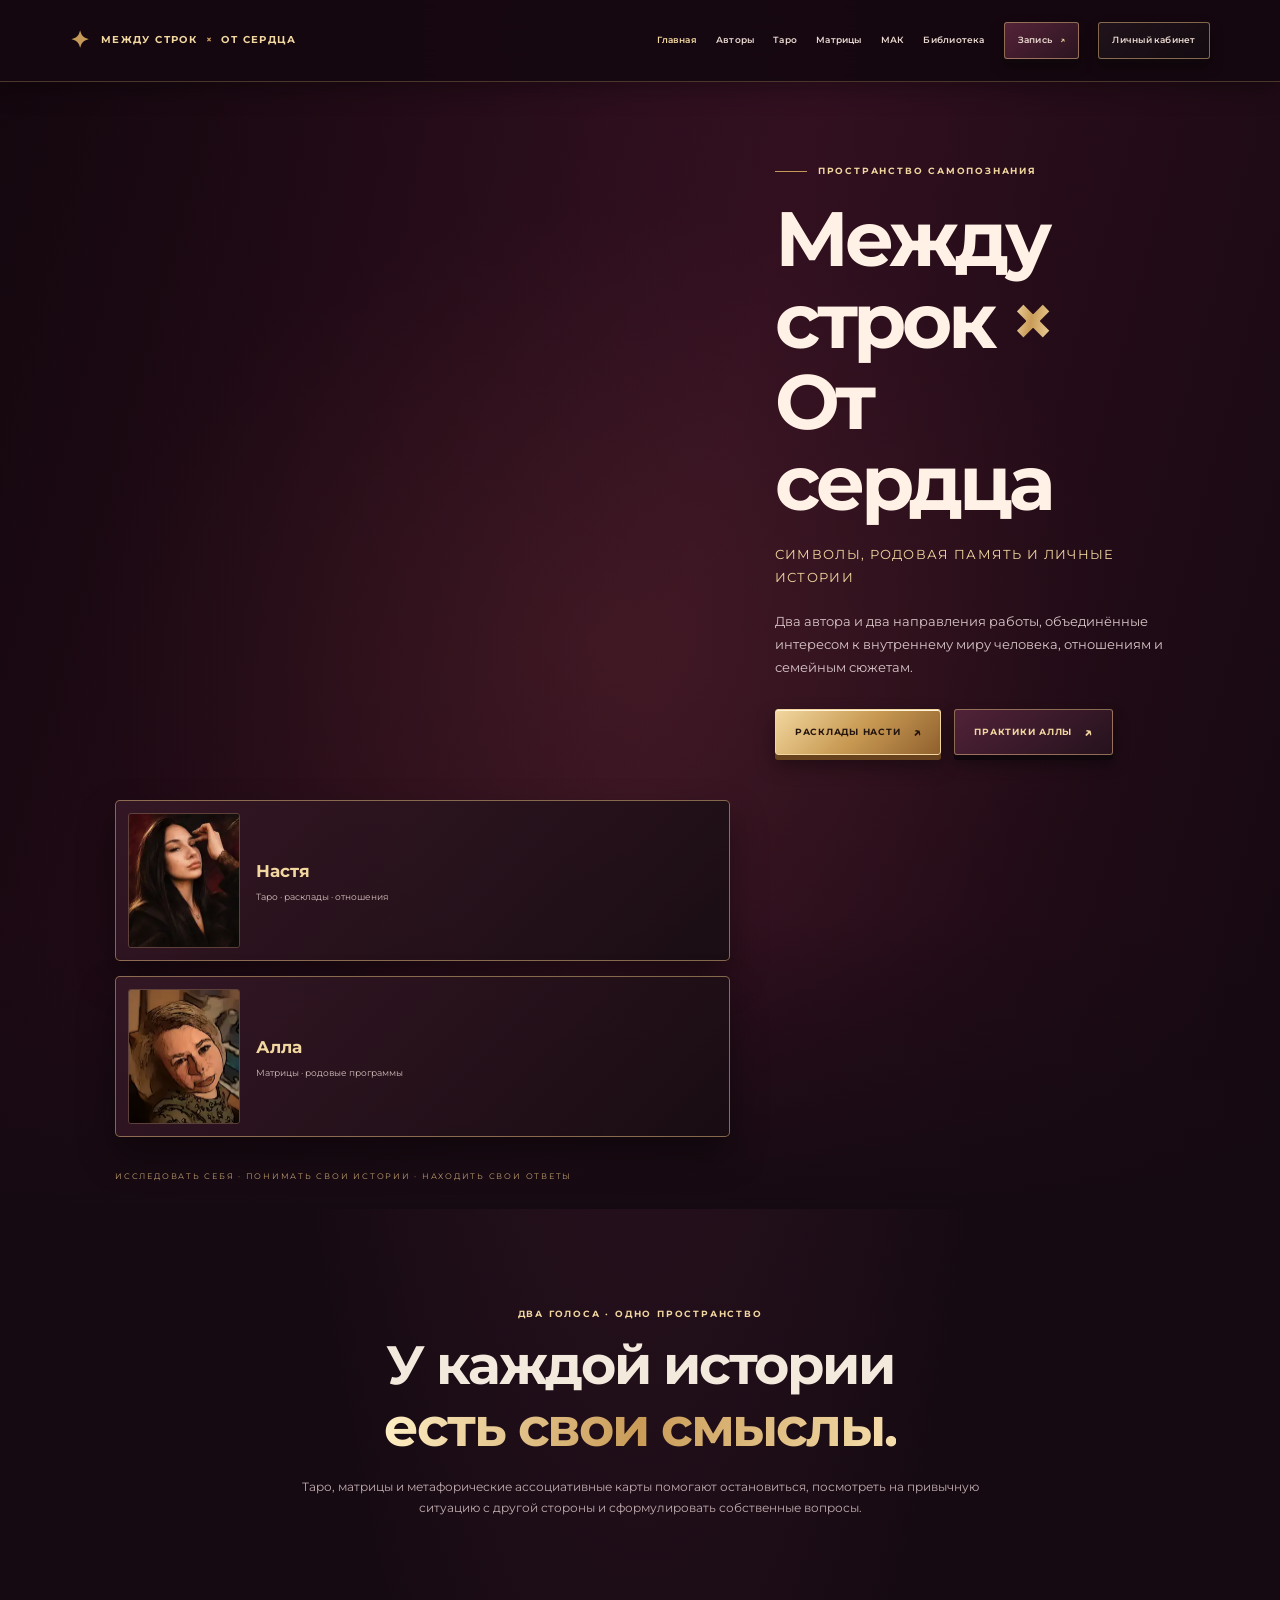
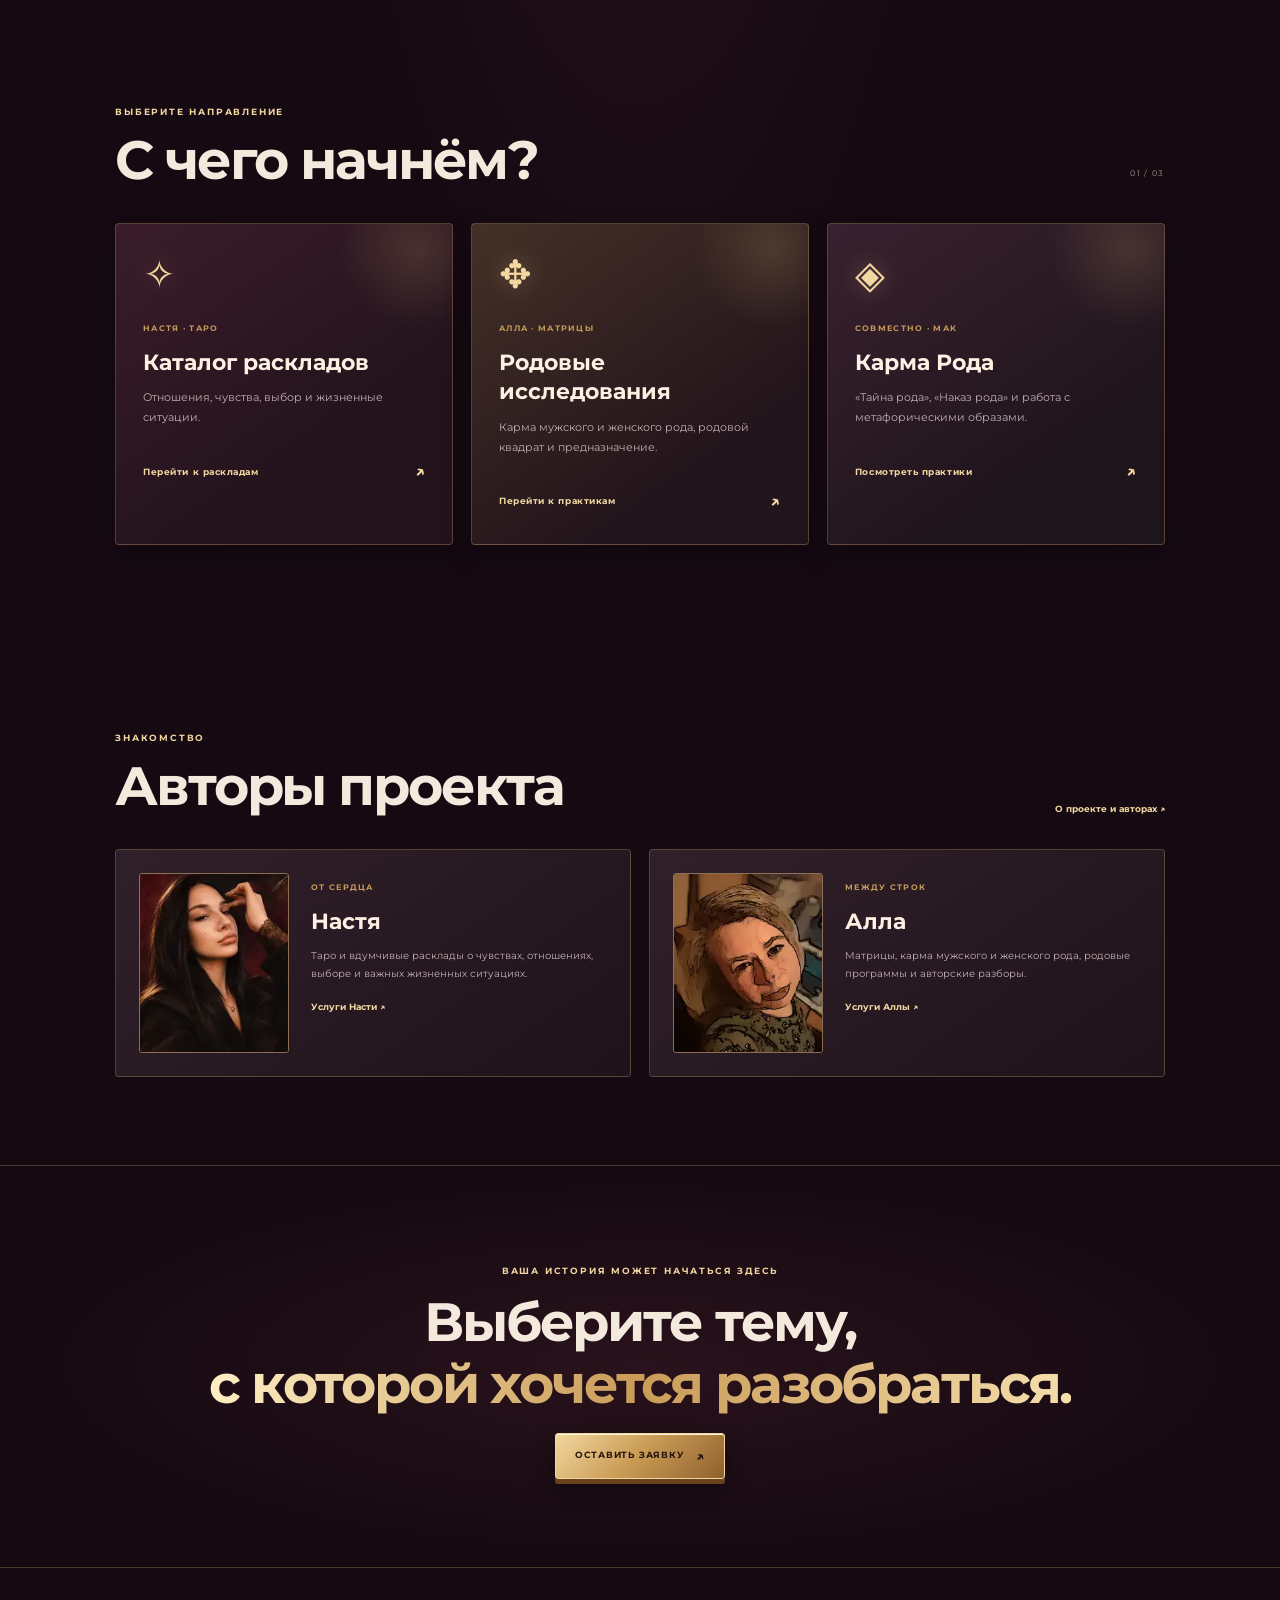
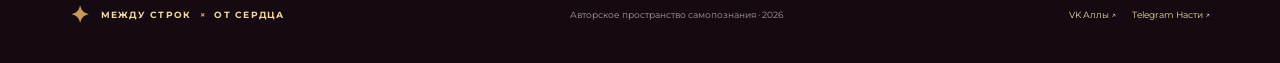
==== commit 023cbc67: "Create multi-page site with service detail screens" ====
--- a/index.html
+++ b/index.html
@@ -1,240 +1,56 @@
-<!doctype html>
-<html lang="ru">
-<head>
-  <meta charset="utf-8">
-  <meta name="viewport" content="width=device-width, initial-scale=1">
-  <meta name="theme-color" content="#210d18">
-  <meta name="description" content="Между строк × От сердца — матрицы, Таро и метафорические карты. Пространство самопознания и исследования родовых историй.">
-  <title>Между строк × От сердца — пространство смыслов</title>
-  <link rel="preconnect" href="https://fonts.googleapis.com">
-  <link rel="preconnect" href="https://fonts.gstatic.com" crossorigin>
-  <link href="https://fonts.googleapis.com/css2?family=Montserrat:wght@300;400;500;600;700;800&display=swap" rel="stylesheet">
-  <link rel="stylesheet" href="styles.css">
-</head>
-<body>
-<header class="header">
-  <a class="brand" href="#home" aria-label="Между строк × От сердца — главная">
-    <span>МЕЖДУ СТРОК</span><i>×</i><span>ОТ СЕРДЦА</span>
-  </a>
-  <button class="menu" id="menu" aria-label="Открыть меню" aria-expanded="false">☰</button>
-  <nav id="nav">
-    <a href="#nastya-catalog">Расклады Насти</a>
-    <a href="#alla-catalog">Практики Аллы</a>
-    <a href="#joint">Карма Рода</a>
-    <a href="#authors">Авторы</a>
-    <button class="outline-button" id="loginOpen">Личный кабинет</button>
+<!doctype html><html lang="ru"><head><meta charset="utf-8"><meta name="viewport" content="width=device-width, initial-scale=1"><meta name="theme-color" content="#210d18"><meta name="description" content="Матрицы, Таро и метафорические практики. Пространство самопознания и родовой памяти."><title>Главная · Между строк × От сердца</title><link rel="preconnect" href="https://fonts.googleapis.com"><link rel="preconnect" href="https://fonts.gstatic.com" crossorigin><link href="https://fonts.googleapis.com/css2?family=Montserrat:wght@300;400;500;600;700;800&display=swap" rel="stylesheet"><link rel="stylesheet" href="styles.css"></head><body>
+<header class="site-header">
+  <a class="brand" href="index.html"><span class="brand-symbol">✦</span><span>МЕЖДУ СТРОК <i>×</i> ОТ СЕРДЦА</span></a>
+  <button class="menu-button" id="menuButton" aria-label="Открыть меню" aria-expanded="false">☰</button>
+  <nav class="main-nav" id="mainNav">
+    <a href="index.html" data-page="index">Главная</a>
+    <a href="about.html" data-page="about">Авторы</a>
+    <a href="tarot.html" data-page="tarot">Таро</a>
+    <a href="matrices.html" data-page="matrices">Матрицы</a>
+    <a href="mak.html" data-page="mak">МАК</a>
+    <a href="library.html" data-page="library">Библиотека</a>
+    <a class="nav-book" href="booking.html">Запись <span>↗</span></a>
+    <a class="nav-account" href="account.html">Личный кабинет</a>
   </nav>
-</header>
-
-<main id="home">
-  <section class="hero">
-    <div class="hero-orbit orbit-one"></div><div class="hero-orbit orbit-two"></div>
-    <div class="hero-content">
-      <p class="eyebrow"><span></span> ПРОСТРАНСТВО САМОПОЗНАНИЯ</p>
-      <h1>У каждой истории<br><em>есть свои смыслы.</em></h1>
-      <p class="hero-lead">Два автора. Разные инструменты. Одно пространство для исследования отношений, личных историй и родовых сценариев.</p>
-      <div class="hero-actions">
-        <a class="button button-gold" href="#nastya-catalog">Выбрать расклад <span>↗</span></a>
-        <a class="button button-glass" href="#alla-catalog">Исследовать родовые программы</a>
-      </div>
-    </div>
-    <div class="hero-stamp"><span>МЕЖДУ</span><b>СТРОК</b><i>×</i><span>ОТ СЕРДЦА</span></div>
-    <div class="hero-bottom"><span>ТАРО</span><b>✦</b><span>МАТРИЦЫ</span><b>✦</b><span>МАК</span></div>
-  </section>
-
-  <section class="intro section">
-    <p class="eyebrow">НАШ ПОДХОД</p>
-    <h2>Не готовые ответы.<br><em>А пространство для своих открытий.</em></h2>
-    <p>Матрицы по дате рождения, Таро и метафорические ассоциативные карты помогают взглянуть на привычные истории под новым углом, заметить важные вопросы и сформулировать собственные выводы.</p>
-  </section>
-
-  <section class="catalog-section section" id="nastya-catalog">
-    <div class="catalog-top">
-      <div>
-        <p class="eyebrow">НАПРАВЛЕНИЕ · ТАРО</p>
-        <h2>Расклады <em>Насти</em></h2>
-        <p class="catalog-intro">Отношения, чувства, выбор и жизненные ситуации. Выберите тему, с которой хочется разобраться внимательнее.</p><a class="catalog-price-link" href="https://t.me/From_the_1heart" target="_blank" rel="noopener">Смотреть актуальный прайс Насти ↗</a>
-      </div>
-      <div class="catalog-mark mark-tarot"><span>ОТ</span><b>СЕРДЦА</b><i>✦</i></div>
-    </div>
-    <div class="catalog-grid">
-      <article class="catalog-card tarot-card">
-        <div class="card-topline"><span>01 / ОТНОШЕНИЯ</span><span class="card-glyph">✧</span></div>
-        <h3>Мысли, чувства,<br>намерения</h3>
-        <p>Исследование эмоционального отношения, мыслей и намерений человека, а также того, как проявляется связь между вами.</p>
-        <div class="card-meta"><span>ИНДИВИДУАЛЬНЫЙ РАСКЛАД</span><a class="price-link" href="https://t.me/From_the_1heart" target="_blank" rel="noopener">Актуальный прайс Насти ↗</a></div>
-        <button class="button button-card book" data-service="Мысли, чувства и намерения" data-author="Настя">Выбрать расклад <span>↗</span></button>
-      </article>
-      <article class="catalog-card tarot-card">
-        <div class="card-topline"><span>02 / ОТНОШЕНИЯ</span><span class="card-glyph">◈</span></div>
-        <h3>Что происходит<br>между нами?</h3>
-        <p>Взгляд на динамику отношений: что сближает, что создаёт дистанцию и какие темы остаются невысказанными.</p>
-        <div class="card-meta"><span>ИНДИВИДУАЛЬНЫЙ РАСКЛАД</span><a class="price-link" href="https://t.me/From_the_1heart" target="_blank" rel="noopener">Актуальный прайс Насти ↗</a></div>
-        <button class="button button-card book" data-service="Что происходит между нами?" data-author="Настя">Выбрать расклад <span>↗</span></button>
-      </article>
-      <article class="catalog-card tarot-card">
-        <div class="card-topline"><span>03 / ПЕРСПЕКТИВА</span><span class="card-glyph">✦</span></div>
-        <h3>Развитие<br>отношений</h3>
-        <p>Возможные тенденции и сценарии развития ситуации. На что стоит обратить внимание и какие факторы могут повлиять на выбор.</p>
-        <div class="card-meta"><span>РАСКЛАД НА ПЕРСПЕКТИВУ</span><a class="price-link" href="https://t.me/From_the_1heart" target="_blank" rel="noopener">Актуальный прайс Насти ↗</a></div>
-        <button class="button button-card book" data-service="Перспектива развития отношений" data-author="Настя">Выбрать расклад <span>↗</span></button>
-      </article>
-      <article class="catalog-card tarot-card">
-        <div class="card-topline"><span>04 / ВЫБОР</span><span class="card-glyph">◇</span></div>
-        <h3>Два пути</h3>
-        <p>Сравнение двух вариантов: особенности каждого пути, возможные сложности, ресурсы и вопросы, которые помогут принять решение.</p>
-        <div class="card-meta"><span>РАСКЛАД НА ВЫБОР</span><a class="price-link" href="https://t.me/From_the_1heart" target="_blank" rel="noopener">Актуальный прайс Насти ↗</a></div>
-        <button class="button button-card book" data-service="Два пути — расклад на выбор" data-author="Настя">Выбрать расклад <span>↗</span></button>
-      </article>
-      <article class="catalog-card tarot-card">
-        <div class="card-topline"><span>05 / ДИНАМИКА</span><span class="card-glyph">❖</span></div>
-        <h3>Динамика<br>трёх месяцев</h3>
-        <p>Последовательное рассмотрение ситуации по месяцам: изменения, ключевые темы периода и точка подведения итогов.</p>
-        <div class="card-meta"><span>РАЗВЁРНУТЫЙ РАСКЛАД</span><a class="price-link" href="https://t.me/From_the_1heart" target="_blank" rel="noopener">Актуальный прайс Насти ↗</a></div>
-        <button class="button button-card book" data-service="Динамика трёх месяцев" data-author="Настя">Выбрать расклад <span>↗</span></button>
-      </article>
-      <article class="catalog-card tarot-card">
-        <div class="card-topline"><span>06 / СИТУАЦИЯ</span><span class="card-glyph">✧</span></div>
-        <h3>Суть ситуации</h3>
-        <p>Что лежит в основе происходящего, какие обстоятельства могут оставаться вне внимания и на чём полезно сосредоточиться.</p>
-        <div class="card-meta"><span>ТЕМАТИЧЕСКИЙ РАСКЛАД</span><a class="price-link" href="https://t.me/From_the_1heart" target="_blank" rel="noopener">Актуальный прайс Насти ↗</a></div>
-        <button class="button button-card book" data-service="Суть ситуации" data-author="Настя">Выбрать расклад <span>↗</span></button>
-      </article>
-    </div>
-    <p class="catalog-footnote">Перечень и формулировки — стартовая редакция каталога. Настя сможет уточнить названия, позиции и содержание раскладов перед запуском.</p>
-  </section>
-
-  <section class="catalog-section section alla-section" id="alla-catalog">
-    <div class="catalog-top">
-      <div>
-        <p class="eyebrow">НАПРАВЛЕНИЕ · МАТРИЦЫ И РОДОВЫЕ ПРОГРАММЫ</p>
-        <h2>Практики <em>Аллы</em></h2>
-        <p class="catalog-intro">Исследование родовых линий и символических задач через дату рождения, матричные расчёты и подробные авторские разборы.</p>
-      </div>
-      <div class="catalog-mark mark-matrix"><span>МЕЖДУ</span><b>СТРОК</b><i>✦</i></div>
-    </div>
-    <div class="catalog-grid">
-      <article class="catalog-card matrix-card">
-        <div class="card-topline"><span>01 / ДАТА РОЖДЕНИЯ</span><span class="card-glyph">✥</span></div>
-        <h3>Полная<br>родовая матрица</h3>
-        <p>Комплексный разбор мужской и женской родовых линий, родового квадрата, предназначения и символических задач.</p>
-        <div class="card-meta"><span>ПОДРОБНЫЙ АВТОРСКИЙ РАЗБОР</span><b>Стоимость уточняется</b></div>
-        <button class="button button-card book" data-service="Полная родовая матрица" data-author="Алла">Выбрать разбор <span>↗</span></button>
-      </article>
-      <article class="catalog-card matrix-card">
-        <div class="card-topline"><span>02 / МУЖСКАЯ ЛИНИЯ</span><span class="card-glyph">✧</span></div>
-        <h3>Карма<br>мужского рода</h3>
-        <p>Исследование символических программ и повторяющихся тем по мужской линии рода, передаваемых между поколениями.</p>
-        <div class="card-meta"><span>РОДОВАЯ ЛИНИЯ</span><b>Стоимость уточняется</b></div>
-        <button class="button button-card book" data-service="Карма мужского рода" data-author="Алла">Выбрать разбор <span>↗</span></button>
-      </article>
-      <article class="catalog-card matrix-card">
-        <div class="card-topline"><span>03 / ЖЕНСКАЯ ЛИНИЯ</span><span class="card-glyph">◈</span></div>
-        <h3>Карма<br>женского рода</h3>
-        <p>Исследование символических программ и повторяющихся тем по женской линии, семейных историй и родовых сюжетов.</p>
-        <div class="card-meta"><span>РОДОВАЯ ЛИНИЯ</span><b>Стоимость уточняется</b></div>
-        <button class="button button-card book" data-service="Карма женского рода" data-author="Алла">Выбрать разбор <span>↗</span></button>
-      </article>
-      <article class="catalog-card matrix-card">
-        <div class="card-topline"><span>04 / СТРУКТУРА РОДА</span><span class="card-glyph">◇</span></div>
-        <h3>Родовой<br>квадрат</h3>
-        <p>Отдельное внимание четырём родовым направлениям, их взаимосвязям и темам, которые складываются в общую картину.</p>
-        <div class="card-meta"><span>ТЕМАТИЧЕСКИЙ РАЗБОР</span><b>Стоимость уточняется</b></div>
-        <button class="button button-card book" data-service="Родовой квадрат" data-author="Алла">Выбрать разбор <span>↗</span></button>
-      </article>
-      <article class="catalog-card matrix-card">
-        <div class="card-topline"><span>05 / ПРЕДНАЗНАЧЕНИЕ</span><span class="card-glyph">✦</span></div>
-        <h3>Личное и родовое<br>предназначение</h3>
-        <p>Разбор символических задач и направлений развития, которые отражены в индивидуальных и родовых расчётах.</p>
-        <div class="card-meta"><span>ИНДИВИДУАЛЬНЫЙ РАЗБОР</span><b>Стоимость уточняется</b></div>
-        <button class="button button-card book" data-service="Личное и родовое предназначение" data-author="Алла">Выбрать разбор <span>↗</span></button>
-      </article>
-      <article class="catalog-card matrix-card">
-        <div class="card-topline"><span>06 / КОМПЛЕКСНЫЙ АНАЛИЗ</span><span class="card-glyph">❖</span></div>
-        <h3>Родовые<br>программы</h3>
-        <p>Объединённый разбор мужской и женской линий с выявлением общих тем, пересечений и смысловых акцентов.</p>
-        <div class="card-meta"><span>КОМПЛЕКСНЫЙ РАЗБОР</span><b>Стоимость уточняется</b></div>
-        <button class="button button-card book" data-service="Комплексный анализ родовых программ" data-author="Алла">Выбрать разбор <span>↗</span></button>
-      </article>
-    </div>
-    <p class="catalog-footnote">Содержание основано на обозначенных автором направлениях: карма мужского и женского рода, родовой квадрат и предназначение. Подробный состав каждого пакета предстоит согласовать.</p>
-  </section>
-
-  <section class="joint section" id="joint">
-    <div class="joint-copy">
-      <p class="eyebrow">ОБЩИЙ ПРОЕКТ · МАК «КАРМА РОДА»</p>
-      <h2>Когда символы<br><em>помогают услышать историю.</em></h2>
-      <p>Совместные практики Аллы и Насти на метафорических ассоциативных картах — исследование семейных историй, образов и личных смыслов через вопросы и ассоциации.</p>
-      <div class="joint-actions">
-        <button class="button button-gold book" data-service="МАК «Тайна рода»" data-author="Алла и Настя">«Тайна рода» <span>↗</span></button>
-        <button class="button button-glass book" data-service="МАК «Наказ рода»" data-author="Алла и Настя">«Наказ рода» <span>↗</span></button>
-      </div>
-    </div>
-    <div class="seal"><span>КАРМА</span><b>РОДА</b><small>МАК · СИМВОЛЫ · ИСТОРИИ</small></div>
-  </section>
-
-  <section class="authors-section section" id="authors">
-    <div class="section-head"><div><p class="eyebrow">ДВА ГОЛОСА</p><h2>Авторы <em>пространства</em></h2></div><small>01 / 02</small></div>
-    <div class="authors">
-      <article class="author author-alla"><img id="allaPhoto" class="author-photo" alt="Графический портрет Аллы" loading="lazy"><div><p class="eyebrow">МЕЖДУ СТРОК</p><h3>Алла</h3><p>Матрицы, карма мужского и женского рода, родовой квадрат и авторские разборы семейных программ.</p><div class="author-links"><a class="text-link" href="#alla-catalog">Каталог Аллы ↗</a><a class="text-link" href="https://vk.ru/soulmatetarot" target="_blank" rel="noopener">Сообщество Аллы ВКонтакте ↗</a></div></div></article>
-      <article class="author author-nastya"><img id="nastyaPhoto" class="author-photo" alt="Графический портрет Насти" loading="lazy"><div><p class="eyebrow">ОТ СЕРДЦА</p><h3>Настя</h3><p>Таро-расклады о чувствах, отношениях, жизненных ситуациях, выборе и возможных тенденциях.</p><div class="author-links"><a class="text-link" href="https://t.me/From_the_1heart" target="_blank" rel="noopener">Telegram Насти ↗</a><a class="text-link" href="https://t.me/From_the_1heart" target="_blank" rel="noopener">Актуальный прайс ↗</a></div></div></article>
-    </div>
-  </section>
-
-  <section class="library section" id="library">
-    <div class="section-head"><div><p class="eyebrow">ЧИТАТЬ И РАЗМЫШЛЯТЬ</p><h2>Пространство <em>смыслов</em></h2></div><small>02 / 02</small></div>
-    <div class="articles">
-      <article><b>01</b><p class="eyebrow">РОДОВЫЕ ИСТОРИИ</p><h3>Что мы называем родовым сценарием?</h3><p>О повторяющихся сюжетах, семейных историях и личном взгляде на них.</p><small>МАТЕРИАЛ ГОТОВИТСЯ</small></article>
-      <article><b>02</b><p class="eyebrow">СИМВОЛЫ</p><h3>Как работают метафорические образы</h3><p>Почему один образ может вызывать разные ассоциации у разных людей.</p><small>МАТЕРИАЛ ГОТОВИТСЯ</small></article>
-      <article><b>03</b><p class="eyebrow">ТАРО</p><h3>Вопрос, с которого начинается расклад</h3><p>Как сформулировать запрос, чтобы исследование было полезным.</p><small>МАТЕРИАЛ ГОТОВИТСЯ</small></article>
-    </div>
-  </section>
-
-  <section class="closing section">
-    <p class="eyebrow">ВАША ИСТОРИЯ МОЖЕТ НАЧАТЬСЯ ЗДЕСЬ</p>
-    <h2>Иногда достаточно<br><em>задать правильный вопрос.</em></h2>
-    <button class="button button-gold" id="closingBook">Оставить заявку <span>↗</span></button>
-  </section>
-</main>
-
-<footer>
-  <a class="brand" href="#home"><span>МЕЖДУ СТРОК</span><i>×</i><span>ОТ СЕРДЦА</span></a>
-  <span>© 2026 · Авторское пространство самопознания</span>
-  <a href="https://t.me/From_the_1heart" target="_blank" rel="noopener">Telegram Насти ↗</a>
-</footer>
-
-<div class="backdrop" id="bookingModal" aria-hidden="true">
-  <section class="modal">
-    <button class="x" data-close aria-label="Закрыть">×</button>
-    <p class="eyebrow">ЗАПРОС НА КОНСУЛЬТАЦИЮ</p><h2>Начать <em>разговор</em></h2>
-    <form id="bookingForm">
-      <label>Услуга<select id="service" required><option value="">Выберите услугу</option></select></label>
-      <label>Автор<select id="author" required><option value="Алла">Алла</option><option value="Настя">Настя</option><option value="Алла и Настя">Алла и Настя</option></select></label>
-      <div class="formrow"><label>Желаемая дата<input id="date" type="date"></label><label>Время<input id="time" type="time"></label></div>
-      <label>Ваше имя<input id="client" required placeholder="Как к вам обращаться?"></label>
-      <label>Telegram или телефон<input id="contact" required placeholder="@username или номер телефона"></label>
-      <label>Комментарий<textarea id="comment" rows="3" placeholder="Кратко опишите запрос (необязательно)"></textarea></label>
-      <p class="hint">Это предварительная заявка, а не подтверждённая запись. Автор свяжется с вами для согласования времени и условий.</p>
-      <button class="button button-gold wide">Отправить заявку <span>↗</span></button>
-    </form>
-    <div id="bookingDone" hidden><div class="success-mark">✓</div><h3>Заявка сохранена</h3><p class="hint">В демонстрационной версии заявка сохранена только в этом браузере. Уведомления пока не подключены.</p><button class="button button-glass" data-close>Закрыть</button></div>
-  </section>
-</div>
-
-<div class="backdrop" id="accountModal" aria-hidden="true">
-  <section class="modal">
-    <button class="x" data-close aria-label="Закрыть">×</button>
-    <div id="loginPane"><p class="eyebrow">ЛИЧНОЕ ПРОСТРАНСТВО</p><h2>Войти <em>в кабинет</em></h2>
-      <form id="loginForm"><label>Ваше имя<input id="loginName" required></label><label>Электронная почта<input id="email" type="email" required></label><button class="button button-gold wide">Продолжить <span>↗</span></button></form>
-      <p class="hint">Демо-вход администратора: имя «Администратор», пароль «demo2026». Не используйте реальные персональные данные: это локальный демонстрационный кабинет.</p>
-    </div>
-    <div id="dashboard" hidden><p class="eyebrow">МОЁ ПРОСТРАНСТВО</p><h2>Здравствуйте, <em id="dashName"></em></h2>
-      <div class="tabs"><button data-tab="orders" class="active">Мои заявки</button><button data-tab="profile">Профиль</button><button data-tab="admin" id="adminTab" hidden>Администрирование</button></div>
-      <div id="ordersPane"></div><div id="profilePane" hidden></div><div id="adminPane" hidden></div>
-    </div>
-  </section>
-</div>
-<script src="assets/portraits.js"></script>
-<script src="app.js"></script>
-</body>
-</html>+</header><main>
+<section class="home-hero">
+  <div class="hero-photo-shade"></div>
+  <div class="hero-inner">
+    <p class="eyebrow"><span></span> ПРОСТРАНСТВО САМОПОЗНАНИЯ</p>
+    <h1>Между строк <em>×</em><br>От сердца</h1>
+    <p class="hero-subtitle">Символы, родовая память и личные истории</p>
+    <p class="hero-copy">Два автора и два направления работы, объединённые интересом к внутреннему миру человека, отношениям и семейным сюжетам.</p>
+    <div class="hero-actions"><a class="button button-gold" href="tarot.html">Расклады Насти <span>↗</span></a><a class="button button-outline" href="matrices.html">Практики Аллы <span>↗</span></a></div>
+  </div>
+  <div class="hero-authors">
+    <a class="hero-author" href="tarot.html"><img src="assets/nastya-portrait.webp" alt="Графический портрет Насти"><span><b>Настя</b><small>Таро · расклады · отношения</small></span></a>
+    <a class="hero-author" href="matrices.html"><img src="assets/alla-portrait.webp" alt="Графический портрет Аллы"><span><b>Алла</b><small>Матрицы · родовые программы</small></span></a>
+  </div>
+  <div class="hero-bottom-note">ИССЛЕДОВАТЬ СЕБЯ · ПОНИМАТЬ СВОИ ИСТОРИИ · НАХОДИТЬ СВОИ ОТВЕТЫ</div>
+</section>
+<section class="section intro-section">
+  <p class="eyebrow">ДВА ГОЛОСА · ОДНО ПРОСТРАНСТВО</p>
+  <h2>У каждой истории<br><em>есть свои смыслы.</em></h2>
+  <p class="section-lead">Таро, матрицы и метафорические ассоциативные карты помогают остановиться, посмотреть на привычную ситуацию с другой стороны и сформулировать собственные вопросы.</p>
+</section>
+<section class="section direction-section">
+  <div class="section-heading"><div><p class="eyebrow">ВЫБЕРИТЕ НАПРАВЛЕНИЕ</p><h2>С чего начнём?</h2></div><span class="section-number">01 / 03</span></div>
+  <div class="direction-grid">
+    <a class="direction-card direction-tarot" href="tarot.html"><div class="direction-icon">✧</div><span class="card-label">НАСТЯ · ТАРО</span><h3>Каталог раскладов</h3><p>Отношения, чувства, выбор и жизненные ситуации.</p><span class="direction-cta">Перейти к раскладам <b>↗</b></span></a>
+    <a class="direction-card direction-matrix" href="matrices.html"><div class="direction-icon">✥</div><span class="card-label">АЛЛА · МАТРИЦЫ</span><h3>Родовые исследования</h3><p>Карма мужского и женского рода, родовой квадрат и предназначение.</p><span class="direction-cta">Перейти к практикам <b>↗</b></span></a>
+    <a class="direction-card direction-mak" href="mak.html"><div class="direction-icon">◈</div><span class="card-label">СОВМЕСТНО · МАК</span><h3>Карма Рода</h3><p>«Тайна рода», «Наказ рода» и работа с метафорическими образами.</p><span class="direction-cta">Посмотреть практики <b>↗</b></span></a>
+  </div>
+</section>
+<section class="section authors-preview">
+  <div class="section-heading"><div><p class="eyebrow">ЗНАКОМСТВО</p><h2>Авторы проекта</h2></div><a class="text-link" href="about.html">О проекте и авторах ↗</a></div>
+  <div class="author-preview-grid">
+    <article class="author-preview"><img src="assets/nastya-portrait.webp" alt="Графический портрет Насти"><div><span class="card-label">ОТ СЕРДЦА</span><h3>Настя</h3><p>Таро и вдумчивые расклады о чувствах, отношениях, выборе и важных жизненных ситуациях.</p><a href="tarot.html" class="text-link">Услуги Насти ↗</a></div></article>
+    <article class="author-preview"><img src="assets/alla-portrait.webp" alt="Графический портрет Аллы"><div><span class="card-label">МЕЖДУ СТРОК</span><h3>Алла</h3><p>Матрицы, карма мужского и женского рода, родовые программы и авторские разборы.</p><a href="matrices.html" class="text-link">Услуги Аллы ↗</a></div></article>
+  </div>
+</section>
+<section class="section final-cta"><p class="eyebrow">ВАША ИСТОРИЯ МОЖЕТ НАЧАТЬСЯ ЗДЕСЬ</p><h2>Выберите тему,<br><em>с которой хочется разобраться.</em></h2><a class="button button-gold" href="booking.html">Оставить заявку <span>↗</span></a></section></main>
+<footer class="site-footer">
+  <a class="brand footer-brand" href="index.html"><span class="brand-symbol">✦</span><span>МЕЖДУ СТРОК <i>×</i> ОТ СЕРДЦА</span></a>
+  <p>Авторское пространство самопознания · 2026</p>
+  <div class="footer-links"><a href="https://vk.ru/soulmatetarot" target="_blank" rel="noopener">VK Аллы ↗</a><a href="https://t.me/From_the_1heart" target="_blank" rel="noopener">Telegram Насти ↗</a></div>
+</footer><script src="services.js"></script><script src="app.js"></script></body></html>
--- a/styles.css
+++ b/styles.css
@@ -1,120 +1,133 @@
-:root{
-  --bg:#160b12;--bg-soft:#21101a;--panel:#29131f;--panel-light:#3a1c2a;--wine:#591b35;--wine-bright:#7d2947;
-  --gold:#bd9250;--gold-light:#f1d49a;--gold-deep:#805a2d;--cream:#f3e8d9;--muted:#c0acae;
-  --line:rgba(226,186,117,.24);--line-strong:rgba(226,186,117,.48);
-  --sans:"Montserrat",Arial,sans-serif;--shadow:0 16px 32px rgba(0,0,0,.32);
-}
+
+:root{--bg:#160a12;--bg2:#21101a;--panel:#29131f;--panel2:#3a1b2a;--wine:#641d3a;--wine2:#8a2f4f;--gold:#c59a58;--gold2:#f2d7a0;--cream:#f3e9dd;--muted:#c2adb0;--line:rgba(229,189,128,.26);--line2:rgba(229,189,128,.52);--font:"Montserrat",Arial,sans-serif;--shadow:0 18px 36px #0006}
 *{box-sizing:border-box}
-html{scroll-behavior:smooth;scroll-padding-top:94px}
-body{margin:0;background:radial-gradient(ellipse at 50% 8%,#321626 0,transparent 42%),var(--bg);color:var(--cream);font:400 14px/1.8 var(--sans)}
-a{color:inherit;text-decoration:none}
-button,input,select,textarea{font:inherit}
-button{color:inherit}
-.header{height:82px;padding:0 5.5%;display:flex;align-items:center;justify-content:space-between;position:sticky;top:0;z-index:20;background:rgba(24,10,17,.94);backdrop-filter:blur(18px);border-bottom:1px solid var(--line);box-shadow:0 7px 25px #0003}
-.brand{display:flex;align-items:center;gap:7px;color:var(--gold-light);font-size:10px;font-weight:700;letter-spacing:.15em;white-space:nowrap}
-.brand i{font-style:normal;font-size:19px;color:var(--gold);font-weight:400}
-nav{display:flex;align-items:center;gap:23px;font-size:10px;font-weight:500;letter-spacing:.035em}
-nav a{color:#e8d8d0;transition:color .2s}
-nav a:hover,.text-link:hover{color:var(--gold-light)}
-.menu{display:none;background:none;border:0;color:var(--gold-light);font-size:23px}
-.outline-button{border:1px solid var(--gold);border-radius:3px;background:linear-gradient(145deg,#512337,#2a1420);color:var(--gold-light);padding:10px 15px;font-size:10px;font-weight:600;box-shadow:0 4px 0 #140810,0 7px 15px #0006;cursor:pointer;transition:transform .18s,box-shadow .18s}
-.outline-button:hover{transform:translateY(-2px);box-shadow:0 6px 0 #140810,0 11px 18px #0007}
-.outline-button:active{transform:translateY(3px);box-shadow:0 1px 0 #140810,0 3px 6px #0006}
-.hero{min-height:665px;position:relative;isolation:isolate;overflow:hidden;display:flex;align-items:center;padding:88px 10%;background:linear-gradient(112deg,rgba(24,8,17,.98) 0%,rgba(58,16,37,.92) 47%,rgba(33,12,25,.72) 100%),radial-gradient(ellipse at 83% 44%,#9b5d3b 0,#57243a 16%,transparent 47%)}
-.hero:before{content:"";position:absolute;inset:0;z-index:-1;background:linear-gradient(135deg,transparent 35%,rgba(223,176,102,.1) 100%),repeating-linear-gradient(120deg,transparent 0 74px,rgba(228,186,123,.025) 75px 76px)}
-.hero:after{content:"";position:absolute;left:-10%;right:-10%;bottom:-145px;height:220px;z-index:-1;background:linear-gradient(0deg,var(--bg),transparent);pointer-events:none}
-.hero-content{max-width:760px;position:relative;z-index:2}
-.eyebrow{font-size:9px;letter-spacing:.22em;color:var(--gold-light);font-weight:700}
-.hero .eyebrow{display:flex;align-items:center;gap:12px}
-.hero .eyebrow span{display:inline-block;width:32px;height:1px;background:var(--gold)}
-.hero h1,h2{font-weight:600;line-height:1.12;letter-spacing:-.045em}
-.hero h1{font-size:clamp(45px,6.2vw,82px);margin:22px 0;color:#fff4e8}
-.hero h1 em,h2 em{font-style:normal;color:var(--gold-light);background:linear-gradient(105deg,#fff0ca 0%,#d6a75c 48%,#f5dfaf 85%);-webkit-background-clip:text;background-clip:text;-webkit-text-fill-color:transparent}
-.hero-lead{max-width:575px;color:#ddcbd0;font-size:14px;line-height:1.9;margin:25px 0 34px}
-.hero-actions,.joint-actions{display:flex;flex-wrap:wrap;gap:16px;align-items:center}
-.button{min-height:47px;display:inline-flex;align-items:center;justify-content:center;gap:13px;padding:13px 20px;border:1px solid transparent;border-radius:3px;text-transform:uppercase;letter-spacing:.095em;font:700 9px/1.4 var(--sans);cursor:pointer;position:relative;isolation:isolate;transition:transform .18s,box-shadow .18s,filter .18s}
-.button span{font-size:15px;line-height:0}
-.button-gold{color:#24130f;background:linear-gradient(135deg,#f0d39a 0%,#c99b52 45%,#9d6c34 100%);border-color:#f3d7a3;box-shadow:0 5px 0 #68431f,0 10px 22px rgba(0,0,0,.38),inset 0 1px 0 #fff2d6}
-.button-gold:hover{transform:translateY(-3px);filter:brightness(1.08);box-shadow:0 8px 0 #68431f,0 15px 25px rgba(0,0,0,.42),inset 0 1px 0 #fff2d6}
-.button-gold:active{transform:translateY(3px);box-shadow:0 1px 0 #68431f,0 3px 8px #0007,inset 0 1px 0 #fff2d6}
-.button-glass{color:var(--gold-light);border-color:rgba(236,199,139,.55);background:linear-gradient(145deg,rgba(105,41,66,.86),rgba(42,17,31,.95));box-shadow:0 5px 0 #170b12,0 10px 20px #0005,inset 0 1px 0 #ffffff16}
-.button-glass:hover{transform:translateY(-3px);box-shadow:0 8px 0 #170b12,0 15px 25px #0006,inset 0 1px 0 #ffffff16}
-.button-glass:active{transform:translateY(3px);box-shadow:0 1px 0 #170b12,0 3px 7px #0006}
-.hero-orbit{position:absolute;border:1px solid rgba(229,189,128,.2);border-radius:50%;pointer-events:none}
-.orbit-one{width:560px;height:560px;right:6%;top:5%;box-shadow:0 0 0 28px rgba(229,189,128,.025),0 0 0 57px rgba(229,189,128,.02),inset 0 0 55px rgba(229,189,128,.04)}
-.orbit-two{width:390px;height:390px;right:11.5%;top:17%;border-style:dashed;opacity:.7}
-.hero-stamp{position:absolute;right:15%;top:28%;width:205px;height:205px;border:1px solid rgba(229,189,128,.7);border-radius:50%;display:flex;flex-direction:column;align-items:center;justify-content:center;color:var(--gold-light);font-size:12px;letter-spacing:.28em;transform:rotate(9deg);box-shadow:0 0 0 9px rgba(229,189,128,.04),0 0 45px #d6a75c1a}
-.hero-stamp b{font-size:24px;letter-spacing:.2em}.hero-stamp i{font-style:normal;font-size:24px;margin:5px;color:var(--gold)}
-.hero-bottom{position:absolute;right:8%;bottom:55px;display:flex;align-items:center;gap:17px;color:#d5b986;font-size:8px;letter-spacing:.2em}.hero-bottom b{font-size:10px;color:var(--gold)}
-.section{max-width:1500px;margin:0 auto;padding:94px 9%}
-.intro{text-align:center;max-width:980px}
-.intro h2,.section-head h2,.catalog-top h2,.joint h2,.closing h2{font-size:clamp(35px,4.5vw,58px);margin:15px 0 22px}
-.intro>p:last-child{max-width:750px;margin:0 auto;color:var(--muted);font-size:13px}
-.section-head{display:flex;justify-content:space-between;align-items:end;margin-bottom:35px}
-.section-head h2{margin:8px 0 0}.section-head small{color:#a58b7e;font-size:9px;letter-spacing:.18em;padding-bottom:11px}
-.catalog-section{max-width:none;padding-left:max(9%,calc((100% - 1240px)/2));padding-right:max(9%,calc((100% - 1240px)/2));position:relative}
-.catalog-section:before{content:"";position:absolute;top:0;left:0;right:0;height:1px;background:linear-gradient(90deg,transparent,var(--line-strong),transparent)}
-.catalog-top{display:flex;align-items:center;justify-content:space-between;gap:30px;margin-bottom:39px}
-.catalog-top>div:first-child{max-width:760px}
-.catalog-top h2{margin:10px 0 12px}
-.catalog-intro{max-width:680px;color:var(--muted);font-size:12px;margin:0}
-.catalog-mark{width:138px;height:138px;flex:0 0 138px;border:1px solid var(--line-strong);border-radius:50%;display:flex;flex-direction:column;justify-content:center;align-items:center;color:var(--gold-light);box-shadow:inset 0 0 0 6px rgba(219,177,111,.035),0 0 35px rgba(166,89,77,.12);transform:rotate(-8deg)}
-.catalog-mark span{font-size:8px;letter-spacing:.24em}.catalog-mark b{font-size:17px;letter-spacing:.16em}.catalog-mark i{font-style:normal;color:var(--gold);font-size:16px;margin-top:4px}
-.mark-tarot{background:radial-gradient(circle at 40% 25%,#71304b,#2e1625 72%)}
-.mark-matrix{background:radial-gradient(circle at 40% 25%,#76502e,#2c1721 72%)}
-.catalog-grid{display:grid;grid-template-columns:repeat(3,minmax(0,1fr));gap:19px}
-.catalog-card{min-height:346px;padding:25px 25px 22px;border-radius:5px;border:1px solid var(--line);display:flex;flex-direction:column;position:relative;overflow:hidden;isolation:isolate;box-shadow:0 12px 28px rgba(0,0,0,.23);transition:transform .24s,border-color .24s,box-shadow .24s}
-.catalog-card:before{content:"";position:absolute;inset:0;z-index:-2;background:linear-gradient(145deg,#482238 0%,#291521 53%,#1d111a 100%)}
-.catalog-card:after{content:"";position:absolute;top:-70px;right:-60px;width:185px;height:185px;border-radius:50%;z-index:-1;background:radial-gradient(circle,rgba(218,171,98,.16),transparent 70%)}
-.matrix-card:before{background:linear-gradient(145deg,#4b3028 0%,#2e1a21 50%,#1d111a 100%)}
-.catalog-card:hover{transform:translateY(-6px);border-color:rgba(229,189,128,.58);box-shadow:0 20px 38px rgba(0,0,0,.34),0 0 24px rgba(174,111,74,.09)}
-.card-topline{display:flex;align-items:center;justify-content:space-between;color:#cda96e;font-size:8px;font-weight:700;letter-spacing:.17em}
-.card-glyph{font-size:22px;color:var(--gold-light);text-shadow:0 0 18px #e7c88b66}
-.catalog-card h3{font-size:22px;font-weight:600;letter-spacing:-.035em;line-height:1.35;margin:23px 0 12px;color:#fff1e4}
-.catalog-card>p{font-size:11px;line-height:1.85;color:#c8b5b5;margin:0 0 19px}
-.card-meta{display:flex;flex-direction:column;gap:3px;padding-top:11px;margin-top:auto;margin-bottom:16px;border-top:1px solid rgba(222,183,123,.18)}
-.card-meta span{color:#a98d86;font-size:7px;letter-spacing:.12em;font-weight:600}
-.card-meta b{font-size:9px;font-weight:500;color:var(--gold-light)}
-.button-card{width:100%;min-height:42px;padding:11px;background:linear-gradient(135deg,#e9cb91,#be8e49 55%,#91602f);color:#24150f;border-color:#e6c68e;box-shadow:0 4px 0 #68431f,0 8px 14px #0005,inset 0 1px 0 #fff1cf}
-.button-card:hover{transform:translateY(-2px);box-shadow:0 6px 0 #68431f,0 12px 18px #0006,inset 0 1px 0 #fff1cf;filter:brightness(1.06)}
-.button-card:active{transform:translateY(3px);box-shadow:0 1px 0 #68431f,0 2px 5px #0007}
-.catalog-footnote{margin:22px 0 0;color:#a89291;font-size:9px;line-height:1.7}
-.alla-section{background:linear-gradient(180deg,rgba(73,42,33,.14),transparent 25%,transparent 75%,rgba(73,42,33,.1))}
-.joint{max-width:none;background:radial-gradient(ellipse at 83% 50%,rgba(141,75,67,.22),transparent 42%),linear-gradient(110deg,#351625,#1d111a);border-block:1px solid var(--line);display:flex;align-items:center;justify-content:space-between;gap:50px}
-.joint-copy{max-width:700px}.joint h2{margin:14px 0 23px}.joint-copy>p:not(.eyebrow){max-width:580px;color:var(--muted);font-size:12px;margin:0 0 27px}
-.seal{width:225px;height:225px;flex:0 0 225px;border:1px solid var(--gold);border-radius:50%;outline:1px solid rgba(199,163,109,.3);outline-offset:9px;display:flex;flex-direction:column;justify-content:center;align-items:center;color:var(--gold-light);font-size:15px;letter-spacing:.2em;background:radial-gradient(circle,#5e2b39,#281521 68%);box-shadow:0 0 55px rgba(183,125,76,.12),inset 0 0 45px rgba(233,190,120,.08)}
-.seal b{font-size:29px;letter-spacing:.18em}.seal small{font-size:7px;margin-top:12px;letter-spacing:.15em}
-.authors{display:grid;grid-template-columns:1fr 1fr;gap:19px}
-.author{display:grid;grid-template-columns:105px 1fr;gap:22px;padding:26px;background:linear-gradient(145deg,#30202a,#21141c);border:1px solid var(--line);border-radius:4px}
-.author-alla{background:linear-gradient(145deg,#392720,#21151b)}.author-nastya{background:linear-gradient(145deg,#3c1d2d,#21141c)}
-.monogram{height:125px;display:grid;place-items:center;background:linear-gradient(145deg,#a77a48,#573046 55%,#281723);font-size:57px;font-weight:300;color:#f4dcae;box-shadow:inset 0 1px 0 #fff4d2,0 8px 18px #0005}
-.author h3{font-size:23px;font-weight:600;margin:2px 0 7px}.author p:not(.eyebrow){font-size:10px;color:var(--muted);line-height:1.8;margin:0 0 9px}
-.text-link{color:var(--gold-light);font-size:9px;font-weight:600;letter-spacing:.04em}
-.articles{display:grid;grid-template-columns:repeat(3,1fr);gap:18px}
-.articles article{min-height:245px;padding:24px;background:linear-gradient(145deg,#2c1b25,#1d141b);border:1px solid var(--line)}
-.articles article>b{font-size:29px;font-weight:300;color:#a77e58}.articles h3{font-size:16px;line-height:1.5;font-weight:600;margin:9px 0}.articles article>p:not(.eyebrow){font-size:10px;color:var(--muted)}.articles article>small{font-size:7px;letter-spacing:.15em;color:var(--gold)}
-.closing{text-align:center;padding-top:75px;padding-bottom:100px}.closing h2{margin:18px 0 30px}
-footer{border-top:1px solid var(--line);padding:27px 5.5%;display:flex;align-items:center;justify-content:space-between;gap:18px;color:var(--muted);font-size:9px}
-.backdrop{display:none;position:fixed;inset:0;z-index:50;background:rgba(5,2,5,.82);backdrop-filter:blur(9px);align-items:center;justify-content:center;padding:18px}
-.backdrop.open{display:flex}
-.modal{position:relative;width:min(590px,100%);max-height:92vh;overflow:auto;padding:36px;background:linear-gradient(145deg,#321c29,#1b1119);border:1px solid var(--line-strong);border-radius:5px;box-shadow:0 25px 70px #0009,inset 0 1px 0 #ffffff12}
-.modal h2{font-size:37px;margin:10px 0 23px}.modal h3{font-size:18px;font-weight:600}
-.x{position:absolute;right:16px;top:10px;background:none;border:0;color:var(--gold-light);font-size:28px;cursor:pointer}
-.modal form{display:grid;gap:12px}.modal label{display:grid;gap:5px;color:var(--gold-light);font-size:9px;font-weight:600;letter-spacing:.06em}
-.modal input,.modal select,.modal textarea{width:100%;padding:11px 12px;background:#190f16;border:1px solid rgba(213,172,111,.27);border-radius:2px;color:var(--cream);outline:none;font-size:11px}
-.modal input:focus,.modal select:focus,.modal textarea:focus{border-color:var(--gold-light);box-shadow:0 0 0 3px rgba(207,164,95,.12)}
-.modal select option{background:#21131c}.formrow{display:grid;grid-template-columns:1fr 1fr;gap:12px}
-.hint{font-size:9px;color:#b9a7a9;line-height:1.65}.wide{width:100%}
-.success-mark{width:52px;height:52px;border:1px solid var(--gold);border-radius:50%;display:grid;place-items:center;font-size:24px;color:var(--gold-light);margin:20px 0}
-.tabs{display:flex;gap:11px;border-bottom:1px solid var(--line);margin:18px 0}
-.tabs button{border:0;background:none;color:var(--muted);padding:10px;font-size:9px;cursor:pointer}
-.tabs button.active{color:var(--gold-light);border-bottom:1px solid var(--gold)}
-.item{border:1px solid var(--line);padding:13px;margin:9px 0;background:#1e131b;border-radius:3px}
-.item b{color:var(--gold-light);font-size:11px}.item p{color:var(--muted);font-size:9px;margin:4px 0}.status{color:var(--gold-light);font-size:8px}
-.admin-row{display:grid;grid-template-columns:1fr auto;gap:12px;padding:12px 0;border-bottom:1px solid var(--line);font-size:9px}
-.admin-row select{background:#171316;color:var(--cream);border:1px solid var(--line);padding:5px}.empty{padding:24px;text-align:center;border:1px dashed var(--line);color:var(--muted);font-size:10px}
+html{scroll-behavior:smooth;scroll-padding-top:100px}
+body{margin:0;background:radial-gradient(ellipse at 50% 0,#351728 0,transparent 45%),var(--bg);color:var(--cream);font:400 14px/1.8 var(--font)}
+a{color:inherit;text-decoration:none}button,input,select,textarea{font:inherit}button{color:inherit}
+.site-header{height:82px;position:sticky;top:0;z-index:30;display:flex;align-items:center;justify-content:space-between;padding:0 5.5%;background:rgba(22,8,16,.95);border-bottom:1px solid var(--line);backdrop-filter:blur(16px);box-shadow:0 9px 22px #0004}
+.brand{display:flex;gap:10px;align-items:center;color:var(--gold2);font-size:10px;font-weight:700;letter-spacing:.14em;white-space:nowrap}
+.brand-symbol{color:var(--gold);font-size:23px}.brand i{font-style:normal;color:var(--gold);padding:0 4px}
+.main-nav{display:flex;align-items:center;gap:19px;font-size:9px;font-weight:600;letter-spacing:.025em}
+.main-nav a{color:#e9d8d0;transition:color .18s}.main-nav a:hover,.main-nav a.active{color:var(--gold2)}
+.nav-book,.nav-account{padding:9px 13px;border:1px solid var(--line2);border-radius:3px;background:linear-gradient(145deg,#542337,#2b1420);box-shadow:0 4px 0 #10070c,0 7px 13px #0006}
+.nav-book span{color:var(--gold2);padding-left:6px}.nav-account{background:linear-gradient(145deg,#21131b,#120b10)}
+.menu-button{display:none;background:none;border:0;color:var(--gold2);font-size:22px}
+.home-hero{min-height:670px;position:relative;isolation:isolate;display:grid;grid-template-columns:1fr minmax(280px,390px);align-items:center;gap:45px;padding:72px 9%;overflow:hidden;background:linear-gradient(105deg,rgba(20,7,14,.94),rgba(52,15,32,.82) 52%,rgba(20,8,15,.68)),url('https://images.unsplash.com/photo-1518709268805-4e9042af9f23?auto=format&fit=crop&w=1900&q=85') center/cover}
+.home-hero:after{content:"";position:absolute;inset:0;z-index:-1;pointer-events:none;background:linear-gradient(0deg,var(--bg),transparent 26%),radial-gradient(ellipse at 48% 50%,rgba(174,90,70,.12),transparent 55%)}
+.hero-inner{max-width:690px;position:relative;z-index:2}.eyebrow{color:var(--gold2);font-size:9px;font-weight:700;letter-spacing:.2em;text-transform:uppercase}
+.hero-inner>.eyebrow{display:flex;align-items:center;gap:11px}.hero-inner>.eyebrow span{width:32px;height:1px;background:var(--gold)}
+.hero-inner h1{font-size:clamp(46px,6vw,78px);line-height:1.06;letter-spacing:-.055em;margin:19px 0;color:#fff1e5}
+.hero-inner h1 em,.section h2 em,.page-hero h1 em,.detail-hero h1 em{font-style:normal;background:linear-gradient(100deg,#fff0c6,#c99b57 50%,#f6dfad);-webkit-background-clip:text;background-clip:text;-webkit-text-fill-color:transparent}
+.hero-subtitle{color:var(--gold2);font-size:13px;letter-spacing:.1em;text-transform:uppercase}
+.hero-copy{max-width:550px;color:#d9c7ca;font-size:13px;margin:20px 0 29px}
+.hero-actions,.button-row{display:flex;gap:13px;flex-wrap:wrap}
+.button{min-height:46px;display:inline-flex;align-items:center;justify-content:center;gap:12px;padding:12px 19px;border:1px solid transparent;border-radius:3px;text-transform:uppercase;letter-spacing:.085em;font-size:9px;font-weight:700;cursor:pointer;transition:transform .18s,filter .18s,box-shadow .18s}
+.button span{font-size:14px;line-height:0}
+.button-gold{background:linear-gradient(135deg,#f2d79f,#c89a53 50%,#90602e);color:#24150e;border-color:#f2d69d;box-shadow:0 5px 0 #67421d,0 10px 20px #0006,inset 0 1px 0 #fff5dc}
+.button-gold:hover{transform:translateY(-3px);filter:brightness(1.07);box-shadow:0 8px 0 #67421d,0 15px 24px #0007,inset 0 1px 0 #fff5dc}
+.button-gold:active{transform:translateY(3px);box-shadow:0 1px 0 #67421d,0 3px 7px #0007}
+.button-outline{background:linear-gradient(145deg,#512238,#25121d);color:var(--gold2);border-color:var(--line2);box-shadow:0 5px 0 #10070c,0 9px 15px #0006}
+.button-outline:hover{transform:translateY(-2px);box-shadow:0 7px 0 #10070c,0 13px 19px #0007}
+.hero-authors{display:grid;gap:15px;position:relative;z-index:2}
+.hero-author{display:grid;grid-template-columns:112px 1fr;align-items:center;gap:16px;padding:12px;background:linear-gradient(135deg,rgba(53,24,37,.94),rgba(25,13,19,.93));border:1px solid var(--line2);border-radius:5px;box-shadow:var(--shadow);transition:transform .2s,border-color .2s}
+.hero-author:hover{transform:translateX(-5px);border-color:var(--gold2)}
+.hero-author img{width:112px;height:135px;object-fit:cover;object-position:center top;border:1px solid var(--line);border-radius:3px;filter:contrast(1.02) saturate(.94)}
+.hero-author b{display:block;font-size:17px;color:var(--gold2)}.hero-author small{display:block;color:#d3bdba;font-size:9px;line-height:1.6;margin-top:4px}
+.hero-bottom-note{position:absolute;left:9%;bottom:25px;color:#c7a574;font-size:8px;letter-spacing:.22em}
+.section{max-width:1450px;margin:0 auto;padding:88px 9%}
+.intro-section{text-align:center;max-width:1000px}.section h2{font-size:clamp(34px,4.2vw,56px);line-height:1.15;letter-spacing:-.04em;margin:12px 0 18px}.section-lead{max-width:730px;margin:0 auto;color:var(--muted);font-size:12px}
+.section-heading{display:flex;justify-content:space-between;align-items:end;margin-bottom:32px}.section-heading h2{margin:8px 0 0}.section-number{font-size:8px;color:#ad9288;letter-spacing:.17em;padding-bottom:10px}
+.direction-grid{display:grid;grid-template-columns:repeat(3,1fr);gap:18px}
+.direction-card{min-height:282px;padding:27px;background:linear-gradient(145deg,#3a1d2a,#21121b 72%);border:1px solid var(--line);border-radius:4px;box-shadow:0 12px 27px #0004;position:relative;overflow:hidden;transition:transform .22s,border-color .22s,box-shadow .22s}
+.direction-card:after{content:"";position:absolute;right:-45px;top:-55px;width:160px;height:160px;border-radius:50%;background:radial-gradient(circle,rgba(220,178,111,.17),transparent 70%);pointer-events:none}
+.direction-card:hover{transform:translateY(-6px);border-color:var(--line2);box-shadow:0 19px 34px #0006}
+.direction-matrix{background:linear-gradient(145deg,#443027,#22141b 73%)}.direction-mak{background:linear-gradient(145deg,#39212f,#1e141b 75%)}
+.direction-icon{font-size:39px;color:var(--gold2);line-height:1.2;margin-bottom:16px;text-shadow:0 0 25px #f1ce9155}
+.card-label{font-size:8px;font-weight:700;letter-spacing:.16em;color:var(--gold)}
+.direction-card h3,.author-preview h3{font-size:22px;line-height:1.35;margin:9px 0;color:#fff0e4}
+.direction-card p{color:var(--muted);font-size:11px;min-height:48px}
+.direction-cta{display:flex;justify-content:space-between;align-items:center;margin-top:20px;color:var(--gold2);font-size:9px;font-weight:700;letter-spacing:.06em}
+.direction-cta b{font-size:17px}
+.author-preview-grid{display:grid;grid-template-columns:1fr 1fr;gap:18px}
+.author-preview{display:grid;grid-template-columns:150px 1fr;gap:22px;padding:23px;border:1px solid var(--line);background:linear-gradient(145deg,#30202a,#1f121a);border-radius:4px}
+.author-preview img{width:150px;height:180px;object-fit:cover;border:1px solid var(--line2);border-radius:3px}
+.author-preview p{font-size:10px;color:var(--muted)}
+.text-link{font-size:9px;color:var(--gold2);font-weight:700;text-underline-offset:3px}.text-link:hover{text-decoration:underline}
+.final-cta{text-align:center;background:radial-gradient(ellipse at center,rgba(111,46,62,.22),transparent 65%);border-top:1px solid var(--line)}
+.page-hero{padding:55px 9% 62px;background:linear-gradient(120deg,#371725,#1d1118 58%,#291520);border-bottom:1px solid var(--line);position:relative;overflow:hidden}
+.page-hero:after{content:"";position:absolute;right:7%;top:-120px;width:300px;height:300px;border:1px solid rgba(226,182,111,.15);border-radius:50%;box-shadow:0 0 0 24px rgba(226,182,111,.025),0 0 0 49px rgba(226,182,111,.02);pointer-events:none}
+.breadcrumbs{font-size:9px;color:#b69da1;margin-bottom:30px}.breadcrumbs a{color:var(--gold2)}.breadcrumbs span{color:var(--cream)}
+.page-hero h1{font-size:clamp(40px,5.3vw,66px);line-height:1.08;letter-spacing:-.05em;margin:12px 0 14px}
+.page-hero>p:not(.eyebrow){max-width:690px;color:var(--muted);font-size:12px;margin:0}
+.compact-hero{padding-bottom:54px}
+.catalog-hero .external-price{display:inline-flex;margin-top:19px;color:var(--gold2);font-size:9px;font-weight:700;text-decoration:underline;text-underline-offset:4px}
+.tarot-page-hero{background:linear-gradient(110deg,#451a30,#21111c 70%)}.matrix-page-hero{background:linear-gradient(110deg,#493023,#211219 70%)}.mak-page-hero{background:linear-gradient(110deg,#3e1d2e,#20121a 70%)}
+.catalog-page-section{padding-top:65px}
+.service-grid{display:grid;grid-template-columns:repeat(3,minmax(0,1fr));gap:17px}
+.service-card{display:flex;flex-direction:column;min-height:295px;padding:23px;background:linear-gradient(145deg,#3c1e2d,#21131c 70%);border:1px solid var(--line);border-radius:4px;box-shadow:0 12px 24px #0004;transition:transform .2s,border-color .2s,box-shadow .2s}
+.service-card.matrix-card{background:linear-gradient(145deg,#463025,#21151b 75%)}.service-card.mak-card{background:linear-gradient(145deg,#442437,#21141d 75%)}
+.service-card:hover{transform:translateY(-5px);border-color:var(--line2);box-shadow:0 18px 30px #0006}
+.service-card .service-number{display:flex;justify-content:space-between;align-items:center;color:var(--gold);font-size:8px;letter-spacing:.15em;font-weight:700}
+.service-card .service-symbol{font-size:20px;color:var(--gold2)}
+.service-card h3{font-size:19px;line-height:1.4;margin:21px 0 10px;color:#fff0e4}
+.service-card p{font-size:10px;color:var(--muted);line-height:1.8;margin:0 0 18px}
+.service-card .service-open{margin-top:auto;display:flex;justify-content:space-between;align-items:center;padding-top:13px;border-top:1px solid var(--line);color:var(--gold2);font-size:9px;font-weight:700}
+.catalog-note{margin-top:24px;font-size:9px;color:#a99292}
+.author-detail-section{display:grid;gap:26px}
+.author-profile{display:grid;grid-template-columns:270px 1fr;gap:35px;align-items:center;padding:30px;background:linear-gradient(145deg,#30202a,#1d1219);border:1px solid var(--line);border-radius:5px}
+.author-profile img{width:100%;height:340px;object-fit:cover;object-position:center top;border:1px solid var(--line2);border-radius:3px}
+.author-profile h2{margin:6px 0 13px;font-size:43px}
+.author-profile-copy>p:not(.eyebrow){color:var(--muted);font-size:11px;line-height:1.9}
+.author-profile-reverse{grid-template-columns:1fr 270px}.author-profile-reverse img{grid-column:2;grid-row:1}.author-profile-reverse .author-profile-copy{grid-column:1;grid-row:1}
+.note-section{border-top:1px solid var(--line);background:linear-gradient(100deg,rgba(81,39,45,.24),transparent)}
+.note-section>p:not(.eyebrow){max-width:700px;color:var(--muted);font-size:12px}
+.wide-note{margin-top:35px;padding:30px;background:linear-gradient(140deg,#472437,#24131e);border:1px solid var(--line);border-radius:4px}.wide-note h3{font-size:22px;margin:0 0 8px}.wide-note p{max-width:850px;font-size:11px;color:var(--muted);margin:0 0 20px}
+.detail-hero{padding-bottom:48px}.detail-hero .detail-lead{max-width:850px;font-size:13px;line-height:1.9}
+.detail-section{padding-top:55px}
+.detail-layout{display:grid;grid-template-columns:minmax(0,1fr) 300px;gap:27px;align-items:start}
+.detail-main{display:grid;gap:17px}
+.detail-panel{padding:26px;background:linear-gradient(145deg,#2f1b27,#1e121a);border:1px solid var(--line);border-radius:4px}
+.detail-panel h2{font-size:28px;margin:8px 0 18px}
+.check-list{list-style:none;padding:0;margin:0;display:grid;gap:12px}
+.check-list li{position:relative;padding-left:25px;color:#e1d2cb;font-size:11px}.check-list li:before{content:"✦";position:absolute;left:0;top:0;color:var(--gold2)}
+.detail-soft{background:linear-gradient(145deg,#39272a,#21141b)}.detail-soft p:not(.eyebrow){font-size:11px;color:var(--muted)}
+.detail-disclaimer{font-size:9px;color:#aa9696;line-height:1.7}
+.detail-aside{position:sticky;top:105px;padding:25px;background:linear-gradient(145deg,#4a2735,#21131d);border:1px solid var(--line2);border-radius:4px;box-shadow:var(--shadow)}
+.detail-aside h3{font-size:23px;margin:7px 0 16px;color:var(--gold2)}
+.aside-divider{height:1px;background:var(--line);margin:17px 0}
+.detail-aside p{font-size:11px;color:var(--cream)}
+.full-button{width:100%;margin:15px 0 13px}
+.back-link{display:block;text-align:center;margin-top:8px}
+.booking-section,.account-section{padding-top:50px}
+.booking-shell,.account-shell{max-width:800px;margin:0 auto;padding:33px;background:linear-gradient(145deg,#2c1925,#1d1118);border:1px solid var(--line);border-radius:5px;box-shadow:var(--shadow)}
+.step-track{display:flex;align-items:center;gap:9px;margin-bottom:32px}
+.step{display:flex;align-items:center;gap:7px;color:#9f888a;font-size:8px;white-space:nowrap}
+.step b{width:27px;height:27px;border:1px solid var(--line);border-radius:50%;display:grid;place-items:center;font-size:9px}
+.step.active{color:var(--gold2)}.step.active b{background:linear-gradient(135deg,#e9c987,#a8793d);color:#21130e;border-color:#f2d9a1}
+.step-track>i{height:1px;background:var(--line);flex:1}
+.booking-step{display:none}.booking-step.active{display:block}
+.booking-step h2,.account-shell h2{font-size:30px;margin:9px 0 22px}
+.booking-form label,.account-shell label{display:grid;gap:7px;margin-bottom:15px;color:var(--gold2);font-size:9px;font-weight:700;letter-spacing:.07em}
+.booking-form input,.booking-form select,.booking-form textarea,.account-shell input{width:100%;padding:12px;background:#160d13;border:1px solid var(--line2);border-radius:3px;color:var(--cream);font:400 11px var(--font);outline:none}
+.booking-form input:focus,.booking-form select:focus,.booking-form textarea:focus,.account-shell input:focus{border-color:var(--gold2);box-shadow:0 0 0 3px rgba(208,164,95,.1)}
+.form-two{display:grid;grid-template-columns:1fr 1fr;gap:14px}
+.form-actions{display:flex;justify-content:space-between;gap:12px;margin-top:25px}
+.selection-summary{padding:14px;background:#1b1118;border:1px solid var(--line);color:var(--muted);font-size:10px;min-height:48px}
+.form-tip{font-size:9px;color:#a99292;line-height:1.7}
+.booking-success{text-align:center;padding:20px}
+.success-icon{width:58px;height:58px;border:1px solid var(--gold);border-radius:50%;display:grid;place-items:center;color:var(--gold2);font-size:26px;margin:0 auto 18px}
+.booking-success h2{font-size:35px}.booking-success p:not(.eyebrow){max-width:520px;margin:0 auto 23px;color:var(--muted);font-size:11px}
+.account-shell{max-width:620px}.account-shell form{max-width:430px}
+.account-welcome{padding-bottom:15px;border-bottom:1px solid var(--line);margin-bottom:17px}
+.request-card{padding:15px;margin:10px 0;border:1px solid var(--line);background:#1a1017;border-radius:3px}
+.request-card b{display:block;color:var(--gold2);font-size:11px}.request-card span{color:var(--muted);font-size:9px}
+.article-grid{display:grid;grid-template-columns:repeat(3,1fr);gap:18px}
+.article-card{min-height:270px;padding:25px;background:linear-gradient(145deg,#321d29,#1d1219);border:1px solid var(--line);border-radius:4px}
+.article-number{font-size:28px;color:#bb8f5a}.article-card h2{font-size:19px;line-height:1.4;margin:12px 0}.article-card p:not(.eyebrow){font-size:10px;color:var(--muted)}.article-status{font-size:8px;color:var(--gold);letter-spacing:.13em}
+.site-footer{border-top:1px solid var(--line);padding:27px 5.5%;display:flex;align-items:center;justify-content:space-between;gap:15px;color:#ad9999;font-size:9px}
+.footer-brand{font-size:9px}.site-footer p{margin:0}.footer-links{display:flex;gap:16px}.footer-links a{color:var(--gold2)}
 [hidden]{display:none!important}
-@media(max-width:1050px){nav{gap:13px;font-size:9px}.header{padding:0 4%}.section{padding-left:6%;padding-right:6%}.catalog-section{padding-left:6%;padding-right:6%}.hero-stamp{right:7%;opacity:.72}}
-@media(max-width:760px){.header{height:70px;padding:0 5%}.menu{display:block}nav{display:none;position:absolute;top:70px;left:0;right:0;background:#21131c;padding:18px 6%;flex-direction:column;align-items:stretch;border-bottom:1px solid var(--line)}nav.open{display:flex}nav a,.outline-button{text-align:center;padding:11px}.hero{min-height:590px;padding:68px 7%}.hero h1{font-size:clamp(42px,11vw,58px)}.hero-stamp{width:145px;height:145px;right:5%;top:auto;bottom:105px;opacity:.42}.hero-stamp b{font-size:17px}.hero-bottom{right:7%;bottom:26px}.section{padding:67px 6%}.intro h2,.section-head h2,.catalog-top h2,.joint h2,.closing h2{font-size:clamp(31px,8vw,43px)}.catalog-top{align-items:flex-start}.catalog-mark{width:98px;height:98px;flex-basis:98px}.catalog-mark b{font-size:12px}.catalog-grid{grid-template-columns:repeat(2,minmax(0,1fr));gap:13px}.catalog-card{min-height:360px;padding:19px}.catalog-card h3{font-size:18px}.catalog-card>p{font-size:10px}.joint{flex-direction:column;align-items:flex-start;gap:45px}.seal{align-self:center}.authors{grid-template-columns:1fr}.articles{grid-template-columns:1fr 1fr}footer{flex-direction:column;text-align:center}.section-head{align-items:start}}
-@media(max-width:500px){.brand{font-size:8px;gap:4px}.brand i{font-size:16px}.hero{min-height:620px;padding:58px 6%}.hero-stamp{right:7%;bottom:84px}.hero-actions{align-items:stretch;flex-direction:column;max-width:330px}.hero-actions .button{width:100%}.catalog-top{gap:12px}.catalog-mark{width:76px;height:76px;flex-basis:76px}.catalog-mark span{font-size:6px}.catalog-mark b{font-size:9px}.catalog-mark i{font-size:12px}.catalog-grid{grid-template-columns:1fr}.catalog-card{min-height:0}.catalog-card h3{font-size:21px}.card-meta{margin-top:18px}.authors .author{grid-template-columns:76px 1fr;gap:14px;padding:17px}.monogram{height:95px;font-size:43px}.articles{grid-template-columns:1fr}.joint-actions{align-items:stretch;flex-direction:column}.joint-actions .button{width:100%}.formrow{grid-template-columns:1fr}.modal{padding:29px 20px}.modal h2{font-size:32px}.tabs{gap:2px}.tabs button{padding:9px 6px;font-size:8px}}
-@media(prefers-reduced-motion:reduce){*,*::before,*::after{scroll-behavior:auto!important;transition:none!important;animation:none!important}}
+@media(max-width:1050px){.main-nav{gap:10px;font-size:8px}.site-header{padding:0 3.5%}.home-hero{padding:65px 6%;gap:25px}.section{padding-left:6%;padding-right:6%}.page-hero{padding-left:6%;padding-right:6%}}
+@media(max-width:760px){.site-header{height:70px;padding:0 5%}.menu-button{display:block}.main-nav{display:none;position:absolute;top:70px;left:0;right:0;padding:19px 6%;background:#1c1018;flex-direction:column;align-items:stretch;border-bottom:1px solid var(--line)}.main-nav.open{display:flex}.main-nav a{text-align:center;padding:10px}.home-hero{grid-template-columns:1fr;padding:55px 6% 80px;gap:32px}.hero-inner{max-width:630px}.hero-authors{grid-template-columns:1fr 1fr}.hero-author{grid-template-columns:82px 1fr;gap:10px;padding:8px}.hero-author img{width:82px;height:105px}.hero-bottom-note{left:6%;bottom:20px;font-size:7px}.section{padding:65px 6%}.direction-grid,.service-grid{grid-template-columns:repeat(2,minmax(0,1fr))}.author-preview-grid{grid-template-columns:1fr}.page-hero{padding:43px 6% 50px}.page-hero:after{right:-140px}.author-profile{grid-template-columns:190px 1fr;gap:20px;padding:20px}.author-profile img{height:280px}.author-profile-reverse{grid-template-columns:1fr 190px}.detail-layout{grid-template-columns:1fr}.detail-aside{position:static}.article-grid{grid-template-columns:repeat(2,1fr)}.site-footer{flex-direction:column;text-align:center}}
+@media(max-width:520px){.brand{font-size:8px;letter-spacing:.1em;gap:5px}.brand-symbol{font-size:19px}.home-hero{padding-top:48px;min-height:auto}.hero-inner h1{font-size:48px}.hero-actions{flex-direction:column;align-items:stretch;max-width:340px}.hero-actions .button{width:100%}.hero-authors{grid-template-columns:1fr}.hero-author{grid-template-columns:92px 1fr}.hero-author img{width:92px;height:110px}.hero-bottom-note{line-height:1.5;max-width:90%}.direction-grid,.service-grid,.article-grid{grid-template-columns:1fr}.direction-card{min-height:240px}.author-preview{grid-template-columns:110px 1fr;padding:14px;gap:13px}.author-preview img{width:110px;height:145px}.author-preview h3{font-size:18px}.author-profile,.author-profile-reverse{grid-template-columns:1fr;padding:18px}.author-profile img,.author-profile-reverse img{grid-column:1;grid-row:auto;width:100%;height:300px;object-position:center 20%}.author-profile-copy,.author-profile-reverse .author-profile-copy{grid-column:1;grid-row:auto}.button-row{flex-direction:column;align-items:stretch}.button-row .button{width:100%}.catalog-page-section{padding-top:45px}.booking-shell,.account-shell{padding:22px 17px}.step-track{gap:5px}.step{gap:4px;font-size:7px}.step b{width:24px;height:24px}.form-two{grid-template-columns:1fr}.form-actions{flex-direction:column-reverse}.form-actions .button{width:100%}.section-heading{align-items:start}.section-number{padding-top:15px}.site-footer .brand{font-size:8px}}
+@media(prefers-reduced-motion:reduce){*,*::before,*::after{scroll-behavior:auto!important;transition:none!important}}
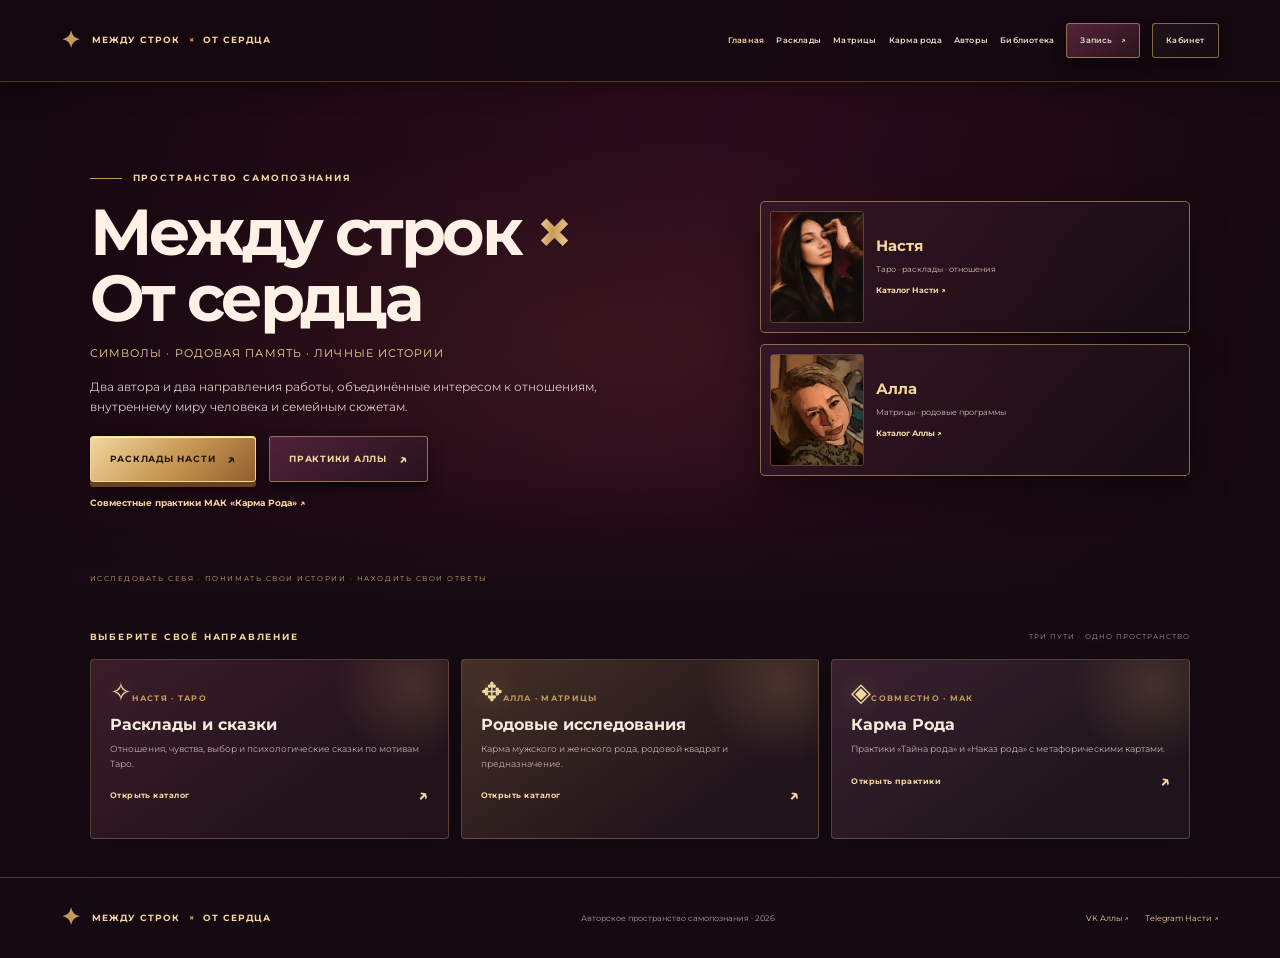
==== commit 0ebdd79e: "Rebuild home as compact screen with two author cards and route links" ====
--- a/index.html
+++ b/index.html
@@ -1,56 +1,15 @@
-<!doctype html><html lang="ru"><head><meta charset="utf-8"><meta name="viewport" content="width=device-width, initial-scale=1"><meta name="theme-color" content="#210d18"><meta name="description" content="Матрицы, Таро и метафорические практики. Пространство самопознания и родовой памяти."><title>Главная · Между строк × От сердца</title><link rel="preconnect" href="https://fonts.googleapis.com"><link rel="preconnect" href="https://fonts.gstatic.com" crossorigin><link href="https://fonts.googleapis.com/css2?family=Montserrat:wght@300;400;500;600;700;800&display=swap" rel="stylesheet"><link rel="stylesheet" href="styles.css"></head><body>
-<header class="site-header">
-  <a class="brand" href="index.html"><span class="brand-symbol">✦</span><span>МЕЖДУ СТРОК <i>×</i> ОТ СЕРДЦА</span></a>
-  <button class="menu-button" id="menuButton" aria-label="Открыть меню" aria-expanded="false">☰</button>
-  <nav class="main-nav" id="mainNav">
-    <a href="index.html" data-page="index">Главная</a>
-    <a href="about.html" data-page="about">Авторы</a>
-    <a href="tarot.html" data-page="tarot">Таро</a>
-    <a href="matrices.html" data-page="matrices">Матрицы</a>
-    <a href="mak.html" data-page="mak">МАК</a>
-    <a href="library.html" data-page="library">Библиотека</a>
-    <a class="nav-book" href="booking.html">Запись <span>↗</span></a>
-    <a class="nav-account" href="account.html">Личный кабинет</a>
-  </nav>
-</header><main>
+<!doctype html><html lang="ru"><head><meta charset="utf-8"><meta name="viewport" content="width=device-width, initial-scale=1"><meta name="theme-color" content="#210d18"><meta name="description" content="Между строк × От сердца — Таро, матрицы и совместные практики."><title>Между строк × От сердца</title><link rel="preconnect" href="https://fonts.googleapis.com"><link rel="preconnect" href="https://fonts.gstatic.com" crossorigin><link href="https://fonts.googleapis.com/css2?family=Montserrat:wght@300;400;500;600;700;800&display=swap" rel="stylesheet"><link rel="stylesheet" href="styles.css?v=20261124-fix3"></head><body><header class="site-header">
+<a class="brand" href="index.html" aria-label="На главную"><span class="brand-symbol">✦</span><span>МЕЖДУ СТРОК <i>×</i> ОТ СЕРДЦА</span></a>
+<button class="menu-button" id="menuButton" aria-label="Открыть меню" aria-expanded="false">☰</button>
+<nav class="main-nav" id="mainNav"><a href="index.html" data-page="index">Главная</a><a href="tarot.html" data-page="tarot">Расклады</a><a href="matrices.html" data-page="matrices">Матрицы</a><a href="mak.html" data-page="mak">Карма рода</a><a href="about.html" data-page="about">Авторы</a><a href="library.html" data-page="library">Библиотека</a><a class="nav-book" href="booking.html">Запись <span>↗</span></a><a class="nav-account" href="account.html">Кабинет</a></nav></header><main>
 <section class="home-hero">
-  <div class="hero-photo-shade"></div>
-  <div class="hero-inner">
-    <p class="eyebrow"><span></span> ПРОСТРАНСТВО САМОПОЗНАНИЯ</p>
-    <h1>Между строк <em>×</em><br>От сердца</h1>
-    <p class="hero-subtitle">Символы, родовая память и личные истории</p>
-    <p class="hero-copy">Два автора и два направления работы, объединённые интересом к внутреннему миру человека, отношениям и семейным сюжетам.</p>
-    <div class="hero-actions"><a class="button button-gold" href="tarot.html">Расклады Насти <span>↗</span></a><a class="button button-outline" href="matrices.html">Практики Аллы <span>↗</span></a></div>
-  </div>
-  <div class="hero-authors">
-    <a class="hero-author" href="tarot.html"><img src="assets/nastya-portrait.webp" alt="Графический портрет Насти"><span><b>Настя</b><small>Таро · расклады · отношения</small></span></a>
-    <a class="hero-author" href="matrices.html"><img src="assets/alla-portrait.webp" alt="Графический портрет Аллы"><span><b>Алла</b><small>Матрицы · родовые программы</small></span></a>
-  </div>
-  <div class="hero-bottom-note">ИССЛЕДОВАТЬ СЕБЯ · ПОНИМАТЬ СВОИ ИСТОРИИ · НАХОДИТЬ СВОИ ОТВЕТЫ</div>
-</section>
-<section class="section intro-section">
-  <p class="eyebrow">ДВА ГОЛОСА · ОДНО ПРОСТРАНСТВО</p>
-  <h2>У каждой истории<br><em>есть свои смыслы.</em></h2>
-  <p class="section-lead">Таро, матрицы и метафорические ассоциативные карты помогают остановиться, посмотреть на привычную ситуацию с другой стороны и сформулировать собственные вопросы.</p>
-</section>
-<section class="section direction-section">
-  <div class="section-heading"><div><p class="eyebrow">ВЫБЕРИТЕ НАПРАВЛЕНИЕ</p><h2>С чего начнём?</h2></div><span class="section-number">01 / 03</span></div>
-  <div class="direction-grid">
-    <a class="direction-card direction-tarot" href="tarot.html"><div class="direction-icon">✧</div><span class="card-label">НАСТЯ · ТАРО</span><h3>Каталог раскладов</h3><p>Отношения, чувства, выбор и жизненные ситуации.</p><span class="direction-cta">Перейти к раскладам <b>↗</b></span></a>
-    <a class="direction-card direction-matrix" href="matrices.html"><div class="direction-icon">✥</div><span class="card-label">АЛЛА · МАТРИЦЫ</span><h3>Родовые исследования</h3><p>Карма мужского и женского рода, родовой квадрат и предназначение.</p><span class="direction-cta">Перейти к практикам <b>↗</b></span></a>
-    <a class="direction-card direction-mak" href="mak.html"><div class="direction-icon">◈</div><span class="card-label">СОВМЕСТНО · МАК</span><h3>Карма Рода</h3><p>«Тайна рода», «Наказ рода» и работа с метафорическими образами.</p><span class="direction-cta">Посмотреть практики <b>↗</b></span></a>
-  </div>
-</section>
-<section class="section authors-preview">
-  <div class="section-heading"><div><p class="eyebrow">ЗНАКОМСТВО</p><h2>Авторы проекта</h2></div><a class="text-link" href="about.html">О проекте и авторах ↗</a></div>
-  <div class="author-preview-grid">
-    <article class="author-preview"><img src="assets/nastya-portrait.webp" alt="Графический портрет Насти"><div><span class="card-label">ОТ СЕРДЦА</span><h3>Настя</h3><p>Таро и вдумчивые расклады о чувствах, отношениях, выборе и важных жизненных ситуациях.</p><a href="tarot.html" class="text-link">Услуги Насти ↗</a></div></article>
-    <article class="author-preview"><img src="assets/alla-portrait.webp" alt="Графический портрет Аллы"><div><span class="card-label">МЕЖДУ СТРОК</span><h3>Алла</h3><p>Матрицы, карма мужского и женского рода, родовые программы и авторские разборы.</p><a href="matrices.html" class="text-link">Услуги Аллы ↗</a></div></article>
-  </div>
-</section>
-<section class="section final-cta"><p class="eyebrow">ВАША ИСТОРИЯ МОЖЕТ НАЧАТЬСЯ ЗДЕСЬ</p><h2>Выберите тему,<br><em>с которой хочется разобраться.</em></h2><a class="button button-gold" href="booking.html">Оставить заявку <span>↗</span></a></section></main>
-<footer class="site-footer">
-  <a class="brand footer-brand" href="index.html"><span class="brand-symbol">✦</span><span>МЕЖДУ СТРОК <i>×</i> ОТ СЕРДЦА</span></a>
-  <p>Авторское пространство самопознания · 2026</p>
-  <div class="footer-links"><a href="https://vk.ru/soulmatetarot" target="_blank" rel="noopener">VK Аллы ↗</a><a href="https://t.me/From_the_1heart" target="_blank" rel="noopener">Telegram Насти ↗</a></div>
-</footer><script src="services.js"></script><script src="app.js"></script></body></html>+<div class="hero-inner"><p class="eyebrow"><span></span> ПРОСТРАНСТВО САМОПОЗНАНИЯ</p><h1>Между строк <em>×</em><br><span class="hero-title-second">От сердца</span></h1><p class="hero-subtitle">Символы · родовая память · личные истории</p><p class="hero-copy">Два автора и два направления работы, объединённые интересом к отношениям, внутреннему миру человека и семейным сюжетам.</p><div class="hero-actions"><a class="button button-gold" href="tarot.html">Расклады Насти <span>↗</span></a><a class="button button-outline" href="matrices.html">Практики Аллы <span>↗</span></a></div><a class="hero-joint-link" href="mak.html">Совместные практики МАК «Карма Рода» <span>↗</span></a></div>
+<div class="hero-authors">
+<a class="hero-author" href="tarot.html"><img src="assets/nastya-portrait.webp" alt="Графический портрет Насти"><span><b>Настя</b><small>Таро · расклады · отношения</small><em>Каталог Насти ↗</em></span></a>
+<a class="hero-author" href="matrices.html"><img src="assets/alla-portrait.webp" alt="Графический портрет Аллы"><span><b>Алла</b><small>Матрицы · родовые программы</small><em>Каталог Аллы ↗</em></span></a>
+</div><div class="hero-bottom-note">ИССЛЕДОВАТЬ СЕБЯ · ПОНИМАТЬ СВОИ ИСТОРИИ · НАХОДИТЬ СВОИ ОТВЕТЫ</div></section>
+<section class="home-directions"><div class="home-directions-heading"><p class="eyebrow">ВЫБЕРИТЕ СВОЁ НАПРАВЛЕНИЕ</p><span>ТРИ ПУТИ · ОДНО ПРОСТРАНСТВО</span></div><div class="direction-grid">
+<a class="direction-card direction-tarot" href="tarot.html"><span class="direction-icon">✧</span><span class="card-label">НАСТЯ · ТАРО</span><h2>Расклады и сказки</h2><p>Отношения, чувства, выбор и психологические сказки по мотивам Таро.</p><span class="direction-cta">Открыть каталог <b>↗</b></span></a>
+<a class="direction-card direction-matrix" href="matrices.html"><span class="direction-icon">✥</span><span class="card-label">АЛЛА · МАТРИЦЫ</span><h2>Родовые исследования</h2><p>Карма мужского и женского рода, родовой квадрат и предназначение.</p><span class="direction-cta">Открыть каталог <b>↗</b></span></a>
+<a class="direction-card direction-mak" href="mak.html"><span class="direction-icon">◈</span><span class="card-label">СОВМЕСТНО · МАК</span><h2>Карма Рода</h2><p>Практики «Тайна рода» и «Наказ рода» с метафорическими картами.</p><span class="direction-cta">Открыть практики <b>↗</b></span></a>
+</div></section></main><footer class="site-footer"><a class="brand footer-brand" href="index.html"><span class="brand-symbol">✦</span><span>МЕЖДУ СТРОК <i>×</i> ОТ СЕРДЦА</span></a><p>Авторское пространство самопознания · 2026</p><div class="footer-links"><a href="https://vk.ru/soulmatetarot" target="_blank" rel="noopener">VK Аллы ↗</a><a href="https://t.me/From_the_1heart" target="_blank" rel="noopener">Telegram Насти ↗</a></div></footer><script src="services.js?v=20261124-fix3"></script><script src="app.js?v=20261124-fix3"></script></body></html>
--- a/styles.css
+++ b/styles.css
@@ -131,3 +131,91 @@
 @media(max-width:760px){.site-header{height:70px;padding:0 5%}.menu-button{display:block}.main-nav{display:none;position:absolute;top:70px;left:0;right:0;padding:19px 6%;background:#1c1018;flex-direction:column;align-items:stretch;border-bottom:1px solid var(--line)}.main-nav.open{display:flex}.main-nav a{text-align:center;padding:10px}.home-hero{grid-template-columns:1fr;padding:55px 6% 80px;gap:32px}.hero-inner{max-width:630px}.hero-authors{grid-template-columns:1fr 1fr}.hero-author{grid-template-columns:82px 1fr;gap:10px;padding:8px}.hero-author img{width:82px;height:105px}.hero-bottom-note{left:6%;bottom:20px;font-size:7px}.section{padding:65px 6%}.direction-grid,.service-grid{grid-template-columns:repeat(2,minmax(0,1fr))}.author-preview-grid{grid-template-columns:1fr}.page-hero{padding:43px 6% 50px}.page-hero:after{right:-140px}.author-profile{grid-template-columns:190px 1fr;gap:20px;padding:20px}.author-profile img{height:280px}.author-profile-reverse{grid-template-columns:1fr 190px}.detail-layout{grid-template-columns:1fr}.detail-aside{position:static}.article-grid{grid-template-columns:repeat(2,1fr)}.site-footer{flex-direction:column;text-align:center}}
 @media(max-width:520px){.brand{font-size:8px;letter-spacing:.1em;gap:5px}.brand-symbol{font-size:19px}.home-hero{padding-top:48px;min-height:auto}.hero-inner h1{font-size:48px}.hero-actions{flex-direction:column;align-items:stretch;max-width:340px}.hero-actions .button{width:100%}.hero-authors{grid-template-columns:1fr}.hero-author{grid-template-columns:92px 1fr}.hero-author img{width:92px;height:110px}.hero-bottom-note{line-height:1.5;max-width:90%}.direction-grid,.service-grid,.article-grid{grid-template-columns:1fr}.direction-card{min-height:240px}.author-preview{grid-template-columns:110px 1fr;padding:14px;gap:13px}.author-preview img{width:110px;height:145px}.author-preview h3{font-size:18px}.author-profile,.author-profile-reverse{grid-template-columns:1fr;padding:18px}.author-profile img,.author-profile-reverse img{grid-column:1;grid-row:auto;width:100%;height:300px;object-position:center 20%}.author-profile-copy,.author-profile-reverse .author-profile-copy{grid-column:1;grid-row:auto}.button-row{flex-direction:column;align-items:stretch}.button-row .button{width:100%}.catalog-page-section{padding-top:45px}.booking-shell,.account-shell{padding:22px 17px}.step-track{gap:5px}.step{gap:4px;font-size:7px}.step b{width:24px;height:24px}.form-two{grid-template-columns:1fr}.form-actions{flex-direction:column-reverse}.form-actions .button{width:100%}.section-heading{align-items:start}.section-number{padding-top:15px}.site-footer .brand{font-size:8px}}
 @media(prefers-reduced-motion:reduce){*,*::before,*::after{scroll-behavior:auto!important;transition:none!important}}
+
+/* COMPACT LAYOUT + SCREEN TRANSITIONS — v2026.11.24 */
+html,body{width:100%;max-width:100%;overflow-x:hidden}
+.site-header{width:100%;padding-inline:clamp(18px,4.8vw,72px);gap:18px}
+.brand{flex:0 0 auto;font-size:9px;letter-spacing:.12em}
+.main-nav{flex:1 1 auto;min-width:0;margin-left:auto;justify-content:flex-end;gap:clamp(8px,.95vw,14px);font-size:clamp(8px,.62vw,9px);white-space:nowrap}
+.main-nav a{white-space:nowrap}
+.home-hero{min-height:520px;height:auto;grid-template-columns:minmax(0,1.12fr) minmax(290px,.78fr);grid-template-rows:1fr;align-items:center;gap:clamp(22px,3.5vw,48px);padding:48px clamp(28px,7vw,105px) 56px;background-position:center 54%}
+.home-hero:before{content:"";position:absolute;inset:0;z-index:-1;background:linear-gradient(90deg,rgba(20,7,14,.25),rgba(35,9,22,.48) 58%,rgba(18,6,13,.38));pointer-events:none}
+.hero-inner{grid-column:1;grid-row:1;min-width:0;width:100%;max-width:720px;justify-self:start}
+.hero-inner h1{font-size:clamp(42px,5.1vw,68px);line-height:1.02;margin:12px 0}
+.hero-copy{max-width:580px;font-size:12px;line-height:1.7;margin:13px 0 19px}
+.hero-subtitle{font-size:11px;margin:10px 0}
+.hero-authors{grid-column:2;grid-row:1;align-self:center;justify-self:end;width:100%;max-width:430px;min-width:0;display:grid;gap:11px}
+.hero-author{grid-template-columns:94px minmax(0,1fr);gap:12px;min-width:0;padding:9px}
+.hero-author img{width:94px;height:112px;object-fit:cover;object-position:center 20%;filter:none}
+.hero-author b{font-size:15px}.hero-author small{font-size:8px}.hero-author em{display:inline-block;margin-top:5px;color:var(--gold2);font-size:8px;font-style:normal;font-weight:700}
+.hero-bottom-note{left:clamp(28px,7vw,105px);bottom:16px;font-size:7px}
+.hero-joint-link{display:inline-block;margin-top:13px;color:var(--gold2);font-size:9px;font-weight:700}
+.home-directions{padding:27px clamp(28px,7vw,105px) 38px;max-width:1500px;margin:0 auto}
+.home-directions-heading{display:flex;align-items:center;justify-content:space-between;gap:18px;margin-bottom:14px}
+.home-directions-heading .eyebrow{margin:0}.home-directions-heading>span{font-size:7px;letter-spacing:.15em;color:#a98f87}
+.direction-grid{grid-template-columns:repeat(3,minmax(0,1fr));gap:12px}
+.direction-card{min-height:180px;padding:17px 19px}
+.direction-icon{font-size:26px;margin-bottom:6px}
+.direction-card h2,.direction-card h3{font-size:16px;line-height:1.3;margin:6px 0}
+.direction-card p{font-size:9px;line-height:1.6;min-height:0;margin:6px 0}
+.direction-cta{font-size:8px;margin-top:9px}
+.section{padding-block:48px;padding-inline:7%}
+.catalog-page-section{padding-block:33px 42px}
+.page-hero{padding:29px 7% 34px}
+.breadcrumbs{margin-bottom:16px}
+.page-hero h1{font-size:clamp(36px,4.5vw,58px);margin:8px 0 10px}
+.page-hero>p:not(.eyebrow){font-size:11px;line-height:1.65}
+.compact-hero{padding-bottom:36px}
+.service-grid{gap:13px}.service-card{min-height:225px;padding:18px}
+.service-card h3{font-size:17px;margin:13px 0 8px}
+.service-card p{font-size:9px;line-height:1.65;margin-bottom:12px}
+.service-card .service-open{font-size:8px;padding-top:9px}
+.service-card.featured-story{background:linear-gradient(145deg,#704039,#3b202b 56%,#21121b);border-color:rgba(242,215,160,.65);box-shadow:0 12px 26px #0006,inset 0 1px 0 #fff2d4}
+.service-card.featured-story .service-number:after{content:"НОВЫЙ ФОРМАТ";font-size:7px;color:#ffe1a5;margin-left:auto;padding-left:10px}
+.author-detail-section{gap:16px}
+.author-profile{grid-template-columns:205px minmax(0,1fr);gap:23px;padding:20px}
+.author-profile img{width:205px;height:250px;object-fit:cover;object-position:center 20%;filter:none}
+.author-profile-reverse{grid-template-columns:minmax(0,1fr) 205px}
+.author-profile h2{font-size:35px;margin:3px 0 8px}
+.author-profile-copy>p:not(.eyebrow){font-size:10px;line-height:1.7;margin:7px 0}
+.detail-section{padding-top:33px}.detail-layout{gap:18px;grid-template-columns:minmax(0,1fr) 275px}
+.detail-panel{padding:20px}.detail-panel h2{font-size:24px;margin:7px 0 14px}
+.check-list{gap:8px}.check-list li{font-size:10px}
+.site-footer{padding:19px clamp(18px,4.8vw,72px);font-size:8px}
+body{animation:screen-enter .22s ease-out both}
+@keyframes screen-enter{from{opacity:0;transform:translateY(5px)}to{opacity:1;transform:translateY(0)}}
+body.screen-leaving{opacity:0;transform:translateY(-5px);transition:opacity .14s ease,transform .14s ease}
+@media(max-width:1100px){
+ .site-header{height:72px}.menu-button{display:block}
+ .main-nav{display:none;position:absolute;top:100%;left:0;right:0;margin:0;padding:14px 6%;background:rgba(22,8,16,.98);border-bottom:1px solid var(--line);box-shadow:0 14px 22px #0007;flex-direction:column;align-items:stretch;gap:3px;white-space:normal}
+ .main-nav.open{display:flex}.main-nav a{text-align:center;padding:9px;font-size:10px}
+ .home-hero{grid-template-columns:minmax(0,1fr) minmax(250px,.82fr);padding-inline:5%;gap:22px}
+ .hero-bottom-note{left:5%}.home-directions{padding-inline:5%}
+}
+@media(max-width:760px){
+ .home-hero{min-height:0;grid-template-columns:1fr;grid-template-rows:auto auto;padding:38px 6% 48px;gap:18px}
+ .hero-inner{grid-column:1;grid-row:1;max-width:none}
+ .hero-authors{grid-column:1;grid-row:2;max-width:none;grid-template-columns:repeat(2,minmax(0,1fr));gap:9px}
+ .hero-author{grid-template-columns:74px minmax(0,1fr);gap:8px;padding:8px}
+ .hero-author img{width:74px;height:91px}.hero-author b{font-size:13px}.hero-author small{font-size:7px}
+ .hero-bottom-note{left:6%;bottom:12px;font-size:6px}
+ .home-directions{padding:23px 6% 30px}.home-directions-heading{align-items:flex-start;flex-direction:column;gap:4px}
+ .direction-grid{grid-template-columns:1fr 1fr}.direction-card{min-height:165px;padding:14px}
+ .section{padding:38px 6%}.page-hero{padding:24px 6% 29px}
+ .author-profile,.author-profile-reverse{grid-template-columns:145px minmax(0,1fr);padding:15px;gap:14px}
+ .author-profile img,.author-profile-reverse img{width:145px;height:190px;grid-column:auto;grid-row:auto}
+ .author-profile-reverse .author-profile-copy{grid-column:auto;grid-row:auto}
+ .detail-layout{grid-template-columns:1fr}.detail-aside{position:static}
+}
+@media(max-width:520px){
+ .home-hero{padding:31px 5% 45px}.hero-inner h1{font-size:42px}
+ .hero-actions{align-items:stretch;flex-direction:column;max-width:330px}.hero-actions .button{width:100%}
+ .hero-authors{grid-template-columns:1fr}.hero-author{grid-template-columns:80px minmax(0,1fr)}
+ .hero-author img{width:80px;height:98px}
+ .direction-grid{grid-template-columns:1fr}.direction-card{min-height:150px}
+ .author-profile,.author-profile-reverse{grid-template-columns:1fr}
+ .author-profile img,.author-profile-reverse img{width:100%;height:260px}
+ .author-profile-reverse img{grid-column:1;grid-row:1}.author-profile-reverse .author-profile-copy{grid-column:1;grid-row:2}
+ .form-two{grid-template-columns:1fr}
+}
+@media(prefers-reduced-motion:reduce){body{animation:none}body.screen-leaving{opacity:1;transform:none}}
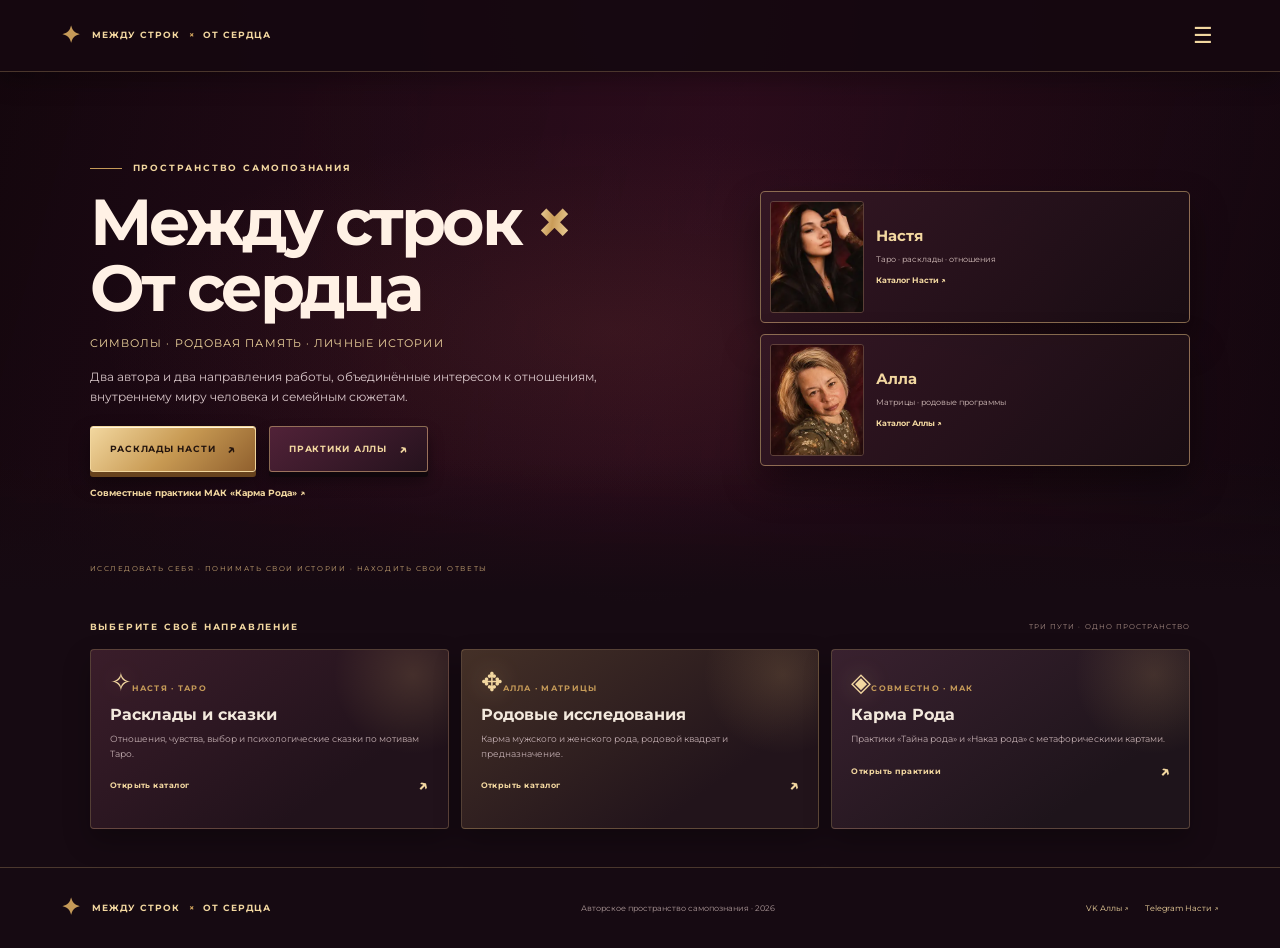
==== commit 3e3157d3: "Refresh frontend assets after booking and account updates" ====
--- a/index.html
+++ b/index.html
@@ -1,4 +1,4 @@
-<!doctype html><html lang="ru"><head><meta charset="utf-8"><meta name="viewport" content="width=device-width, initial-scale=1"><meta name="theme-color" content="#210d18"><meta name="description" content="Между строк × От сердца — Таро, матрицы и совместные практики."><title>Между строк × От сердца</title><link rel="preconnect" href="https://fonts.googleapis.com"><link rel="preconnect" href="https://fonts.gstatic.com" crossorigin><link href="https://fonts.googleapis.com/css2?family=Montserrat:wght@300;400;500;600;700;800&display=swap" rel="stylesheet"><link rel="stylesheet" href="styles.css?v=20261124-fix3"></head><body><header class="site-header">
+<!doctype html><html lang="ru"><head><meta charset="utf-8"><meta name="viewport" content="width=device-width, initial-scale=1"><meta name="theme-color" content="#210d18"><meta name="description" content="Между строк × От сердца — Таро, матрицы и совместные практики."><title>Между строк × От сердца</title><link rel="preconnect" href="https://fonts.googleapis.com"><link rel="preconnect" href="https://fonts.gstatic.com" crossorigin><link href="https://fonts.googleapis.com/css2?family=Montserrat:wght@300;400;500;600;700;800&display=swap" rel="stylesheet"><link rel="stylesheet" href="styles.css?v=20261124-auth-calendar-02"></head><body><header class="site-header">
 <a class="brand" href="index.html" aria-label="На главную"><span class="brand-symbol">✦</span><span>МЕЖДУ СТРОК <i>×</i> ОТ СЕРДЦА</span></a>
 <button class="menu-button" id="menuButton" aria-label="Открыть меню" aria-expanded="false">☰</button>
 <nav class="main-nav" id="mainNav"><a href="index.html" data-page="index">Главная</a><a href="tarot.html" data-page="tarot">Расклады</a><a href="matrices.html" data-page="matrices">Матрицы</a><a href="mak.html" data-page="mak">Карма рода</a><a href="about.html" data-page="about">Авторы</a><a href="library.html" data-page="library">Библиотека</a><a class="nav-book" href="booking.html">Запись <span>↗</span></a><a class="nav-account" href="account.html">Кабинет</a></nav></header><main>
@@ -12,4 +12,4 @@
 <a class="direction-card direction-tarot" href="tarot.html"><span class="direction-icon">✧</span><span class="card-label">НАСТЯ · ТАРО</span><h2>Расклады и сказки</h2><p>Отношения, чувства, выбор и психологические сказки по мотивам Таро.</p><span class="direction-cta">Открыть каталог <b>↗</b></span></a>
 <a class="direction-card direction-matrix" href="matrices.html"><span class="direction-icon">✥</span><span class="card-label">АЛЛА · МАТРИЦЫ</span><h2>Родовые исследования</h2><p>Карма мужского и женского рода, родовой квадрат и предназначение.</p><span class="direction-cta">Открыть каталог <b>↗</b></span></a>
 <a class="direction-card direction-mak" href="mak.html"><span class="direction-icon">◈</span><span class="card-label">СОВМЕСТНО · МАК</span><h2>Карма Рода</h2><p>Практики «Тайна рода» и «Наказ рода» с метафорическими картами.</p><span class="direction-cta">Открыть практики <b>↗</b></span></a>
-</div></section></main><footer class="site-footer"><a class="brand footer-brand" href="index.html"><span class="brand-symbol">✦</span><span>МЕЖДУ СТРОК <i>×</i> ОТ СЕРДЦА</span></a><p>Авторское пространство самопознания · 2026</p><div class="footer-links"><a href="https://vk.ru/soulmatetarot" target="_blank" rel="noopener">VK Аллы ↗</a><a href="https://t.me/From_the_1heart" target="_blank" rel="noopener">Telegram Насти ↗</a></div></footer><script src="services.js?v=20261124-fix3"></script><script src="app.js?v=20261124-fix3"></script></body></html>+</div></section></main><footer class="site-footer"><a class="brand footer-brand" href="index.html"><span class="brand-symbol">✦</span><span>МЕЖДУ СТРОК <i>×</i> ОТ СЕРДЦА</span></a><p>Авторское пространство самопознания · 2026</p><div class="footer-links"><a href="https://vk.ru/soulmatetarot" target="_blank" rel="noopener">VK Аллы ↗</a><a href="https://t.me/From_the_1heart" target="_blank" rel="noopener">Telegram Насти ↗</a></div></footer><script src="services.js?v=20261124-auth-calendar-02"></script><script src="app.js?v=20261124-auth-calendar-02"></script></body></html>
--- a/styles.css
+++ b/styles.css
@@ -219,3 +219,46 @@
  .form-two{grid-template-columns:1fr}
 }
 @media(prefers-reduced-motion:reduce){body{animation:none}body.screen-leaving{opacity:1;transform:none}}
+
+/* DATE PICKER + LOCAL ACCOUNT AUTHENTICATION */
+.date-picker-wrap{display:grid;grid-template-columns:minmax(0,1fr) 45px;gap:8px;align-items:stretch}
+.booking-form input[type="date"]{color-scheme:dark;min-height:44px;cursor:pointer}
+.booking-form input[type="date"]::-webkit-calendar-picker-indicator{opacity:1;cursor:pointer;filter:invert(82%) sepia(29%) saturate(540%) hue-rotate(350deg) brightness(92%)}
+.calendar-trigger{display:grid;place-items:center;min-height:44px;border:1px solid var(--line2);border-radius:3px;color:var(--gold2);font-size:21px;background:linear-gradient(145deg,#523044,#281722);box-shadow:0 3px 0 #10070c,0 7px 12px #0005;cursor:pointer;transition:transform .16s,box-shadow .16s}
+.calendar-trigger:hover{transform:translateY(-2px);box-shadow:0 5px 0 #10070c,0 10px 15px #0006}
+.calendar-trigger:active{transform:translateY(2px);box-shadow:0 1px 0 #10070c}
+.auth-tabs{display:grid;grid-template-columns:1fr 1fr;gap:7px;padding:5px;margin-bottom:24px;background:#170d13;border:1px solid var(--line);border-radius:4px}
+.auth-tab{min-height:39px;border:1px solid transparent;border-radius:3px;background:transparent;color:#c6b0b1;font-size:9px;font-weight:700;letter-spacing:.08em;text-transform:uppercase;cursor:pointer}
+.auth-tab.active{color:#26150f;background:linear-gradient(135deg,#f0d49b,#c59650);border-color:#f0d49b;box-shadow:0 3px 0 #68431f,inset 0 1px 0 #fff4d3}
+.auth-form{max-width:500px;display:grid;gap:3px}
+.auth-form label{display:grid;gap:7px;margin-bottom:13px;color:var(--gold2);font-size:9px;font-weight:700;letter-spacing:.07em}
+.auth-form input{width:100%;min-height:44px;padding:12px;background:#160d13;border:1px solid var(--line2);border-radius:3px;color:var(--cream);font:400 11px var(--font);outline:none}
+.auth-form input:focus{border-color:var(--gold2);box-shadow:0 0 0 3px rgba(208,164,95,.1)}
+.auth-form button{justify-self:start;min-width:190px;margin-top:5px}
+.optional-label{display:inline;color:#a99191;font-size:8px;font-weight:400;letter-spacing:0;text-transform:none}
+.auth-message{min-height:18px;margin:9px 0;color:var(--gold2);font-size:10px}
+.auth-message.error{color:#f1a5a5}
+.account-subtitle{font-size:16px;color:var(--gold2);margin:15px 0}
+#accountAuth .form-tip{max-width:590px;margin-top:12px}
+@media(max-width:520px){
+ .auth-tabs{margin-bottom:18px}
+ .auth-form button{width:100%}
+ .date-picker-wrap{grid-template-columns:minmax(0,1fr) 42px}
+}
+
+/* Final navigation and author price-link alignment */
+.catalog-external-links{display:flex;align-items:center;flex-wrap:wrap;gap:10px 24px;margin-top:16px}
+.catalog-external-links .external-price{margin-top:0}
+.author-price-extra{align-self:center;padding:0 3px}
+@media(min-width:1321px){
+ .site-header{padding-inline:clamp(24px,3.5vw,56px);gap:18px}
+ .brand{font-size:8.5px;letter-spacing:.11em}
+ .main-nav{flex:0 1 auto;gap:11px;font-size:8px}
+}
+@media(max-width:1320px){
+ .site-header{height:72px}
+ .menu-button{display:block}
+ .main-nav{display:none;position:absolute;top:100%;left:0;right:0;margin:0;padding:14px 6%;background:rgba(22,8,16,.98);border-bottom:1px solid var(--line);box-shadow:0 14px 22px #0007;flex-direction:column;align-items:stretch;gap:3px;white-space:normal}
+ .main-nav.open{display:flex}
+ .main-nav a{text-align:center;padding:9px;font-size:10px}
+}
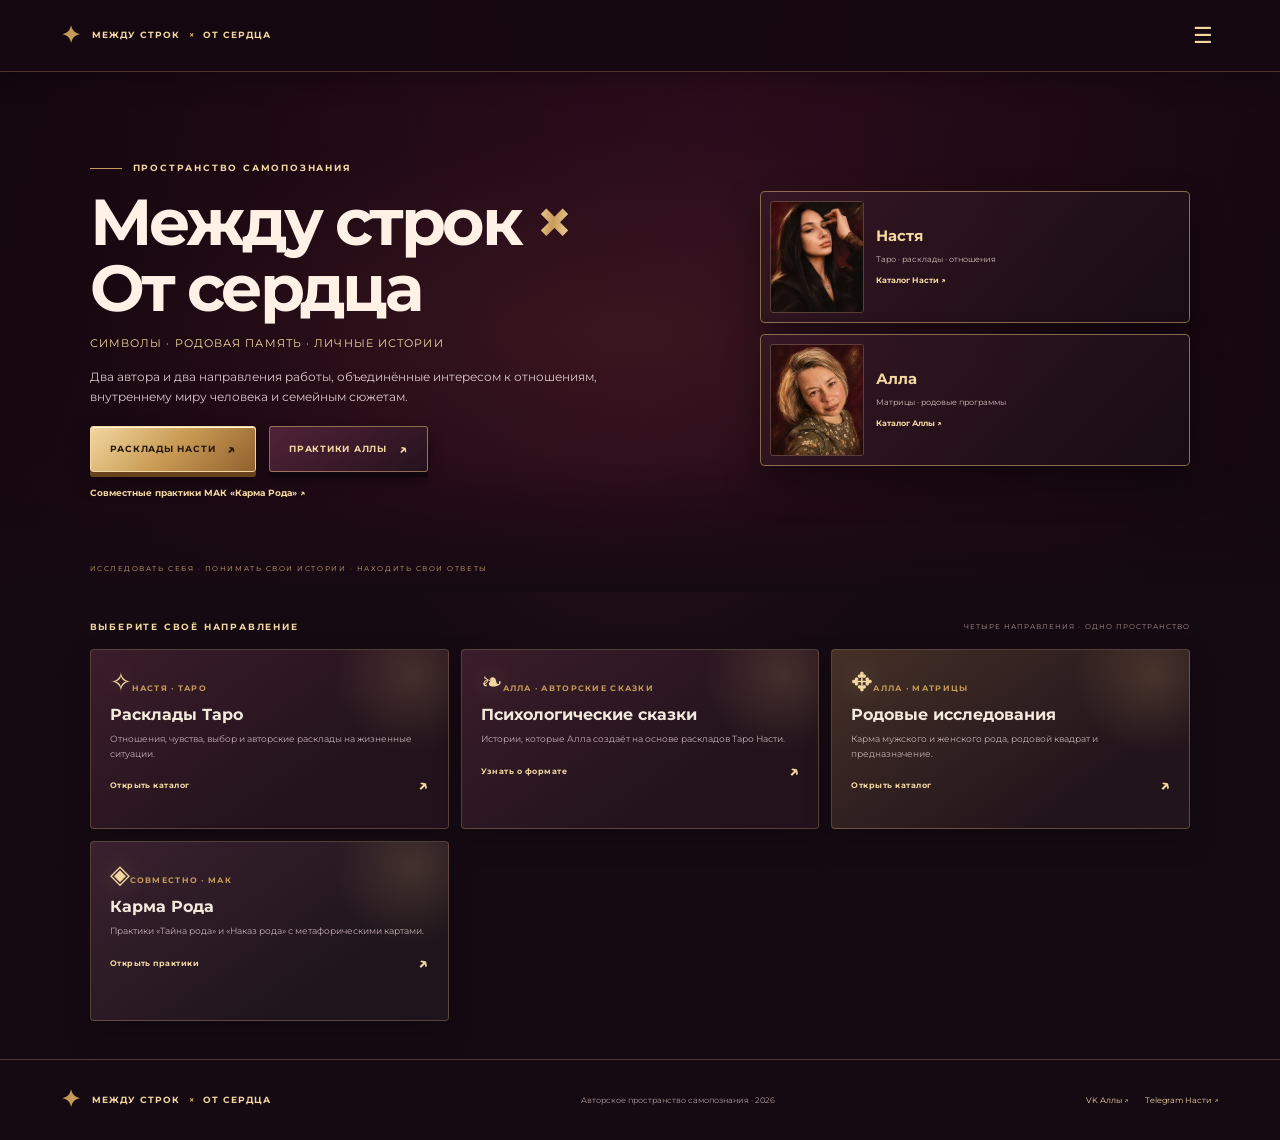
==== commit fc1ab652: "Separate Alla's stories from Nastya's Tarot catalog on homepage" ====
--- a/index.html
+++ b/index.html
@@ -1,4 +1,4 @@
-<!doctype html><html lang="ru"><head><meta charset="utf-8"><meta name="viewport" content="width=device-width, initial-scale=1"><meta name="theme-color" content="#210d18"><meta name="description" content="Между строк × От сердца — Таро, матрицы и совместные практики."><title>Между строк × От сердца</title><link rel="preconnect" href="https://fonts.googleapis.com"><link rel="preconnect" href="https://fonts.gstatic.com" crossorigin><link href="https://fonts.googleapis.com/css2?family=Montserrat:wght@300;400;500;600;700;800&display=swap" rel="stylesheet"><link rel="stylesheet" href="styles.css?v=20261124-auth-calendar-02"></head><body><header class="site-header">
+<!doctype html><html lang="ru"><head><meta charset="utf-8"><meta name="viewport" content="width=device-width, initial-scale=1"><meta name="theme-color" content="#210d18"><meta name="description" content="Между строк × От сердца — Таро, матрицы и совместные практики."><title>Между строк × От сердца</title><link rel="preconnect" href="https://fonts.googleapis.com"><link rel="preconnect" href="https://fonts.gstatic.com" crossorigin><link href="https://fonts.googleapis.com/css2?family=Montserrat:wght@300;400;500;600;700;800&display=swap" rel="stylesheet"><link rel="stylesheet" href="styles.css?v=20261124-auth-calendar-03"></head><body><header class="site-header">
 <a class="brand" href="index.html" aria-label="На главную"><span class="brand-symbol">✦</span><span>МЕЖДУ СТРОК <i>×</i> ОТ СЕРДЦА</span></a>
 <button class="menu-button" id="menuButton" aria-label="Открыть меню" aria-expanded="false">☰</button>
 <nav class="main-nav" id="mainNav"><a href="index.html" data-page="index">Главная</a><a href="tarot.html" data-page="tarot">Расклады</a><a href="matrices.html" data-page="matrices">Матрицы</a><a href="mak.html" data-page="mak">Карма рода</a><a href="about.html" data-page="about">Авторы</a><a href="library.html" data-page="library">Библиотека</a><a class="nav-book" href="booking.html">Запись <span>↗</span></a><a class="nav-account" href="account.html">Кабинет</a></nav></header><main>
@@ -8,8 +8,9 @@
 <a class="hero-author" href="tarot.html"><img src="assets/nastya-portrait.webp" alt="Графический портрет Насти"><span><b>Настя</b><small>Таро · расклады · отношения</small><em>Каталог Насти ↗</em></span></a>
 <a class="hero-author" href="matrices.html"><img src="assets/alla-portrait.webp" alt="Графический портрет Аллы"><span><b>Алла</b><small>Матрицы · родовые программы</small><em>Каталог Аллы ↗</em></span></a>
 </div><div class="hero-bottom-note">ИССЛЕДОВАТЬ СЕБЯ · ПОНИМАТЬ СВОИ ИСТОРИИ · НАХОДИТЬ СВОИ ОТВЕТЫ</div></section>
-<section class="home-directions"><div class="home-directions-heading"><p class="eyebrow">ВЫБЕРИТЕ СВОЁ НАПРАВЛЕНИЕ</p><span>ТРИ ПУТИ · ОДНО ПРОСТРАНСТВО</span></div><div class="direction-grid">
-<a class="direction-card direction-tarot" href="tarot.html"><span class="direction-icon">✧</span><span class="card-label">НАСТЯ · ТАРО</span><h2>Расклады и сказки</h2><p>Отношения, чувства, выбор и психологические сказки по мотивам Таро.</p><span class="direction-cta">Открыть каталог <b>↗</b></span></a>
+<section class="home-directions"><div class="home-directions-heading"><p class="eyebrow">ВЫБЕРИТЕ СВОЁ НАПРАВЛЕНИЕ</p><span>ЧЕТЫРЕ НАПРАВЛЕНИЯ · ОДНО ПРОСТРАНСТВО</span></div><div class="direction-grid">
+<a class="direction-card direction-tarot" href="tarot.html"><span class="direction-icon">✧</span><span class="card-label">НАСТЯ · ТАРО</span><h2>Расклады Таро</h2><p>Отношения, чувства, выбор и авторские расклады на жизненные ситуации.</p><span class="direction-cta">Открыть каталог <b>↗</b></span></a>
+<a class="direction-card direction-story" href="stories.html"><span class="direction-icon">❧</span><span class="card-label">АЛЛА · АВТОРСКИЕ СКАЗКИ</span><h2>Психологические сказки</h2><p>Истории, которые Алла создаёт на основе раскладов Таро Насти.</p><span class="direction-cta">Узнать о формате <b>↗</b></span></a>
 <a class="direction-card direction-matrix" href="matrices.html"><span class="direction-icon">✥</span><span class="card-label">АЛЛА · МАТРИЦЫ</span><h2>Родовые исследования</h2><p>Карма мужского и женского рода, родовой квадрат и предназначение.</p><span class="direction-cta">Открыть каталог <b>↗</b></span></a>
 <a class="direction-card direction-mak" href="mak.html"><span class="direction-icon">◈</span><span class="card-label">СОВМЕСТНО · МАК</span><h2>Карма Рода</h2><p>Практики «Тайна рода» и «Наказ рода» с метафорическими картами.</p><span class="direction-cta">Открыть практики <b>↗</b></span></a>
-</div></section></main><footer class="site-footer"><a class="brand footer-brand" href="index.html"><span class="brand-symbol">✦</span><span>МЕЖДУ СТРОК <i>×</i> ОТ СЕРДЦА</span></a><p>Авторское пространство самопознания · 2026</p><div class="footer-links"><a href="https://vk.ru/soulmatetarot" target="_blank" rel="noopener">VK Аллы ↗</a><a href="https://t.me/From_the_1heart" target="_blank" rel="noopener">Telegram Насти ↗</a></div></footer><script src="services.js?v=20261124-auth-calendar-02"></script><script src="app.js?v=20261124-auth-calendar-02"></script></body></html>+</div></section></main><footer class="site-footer"><a class="brand footer-brand" href="index.html"><span class="brand-symbol">✦</span><span>МЕЖДУ СТРОК <i>×</i> ОТ СЕРДЦА</span></a><p>Авторское пространство самопознания · 2026</p><div class="footer-links"><a href="https://vk.ru/soulmatetarot" target="_blank" rel="noopener">VK Аллы ↗</a><a href="https://t.me/From_the_1heart" target="_blank" rel="noopener">Telegram Насти ↗</a></div></footer><script src="services.js?v=20261124-auth-calendar-03"></script><script src="app.js?v=20261124-auth-calendar-03"></script></body></html>
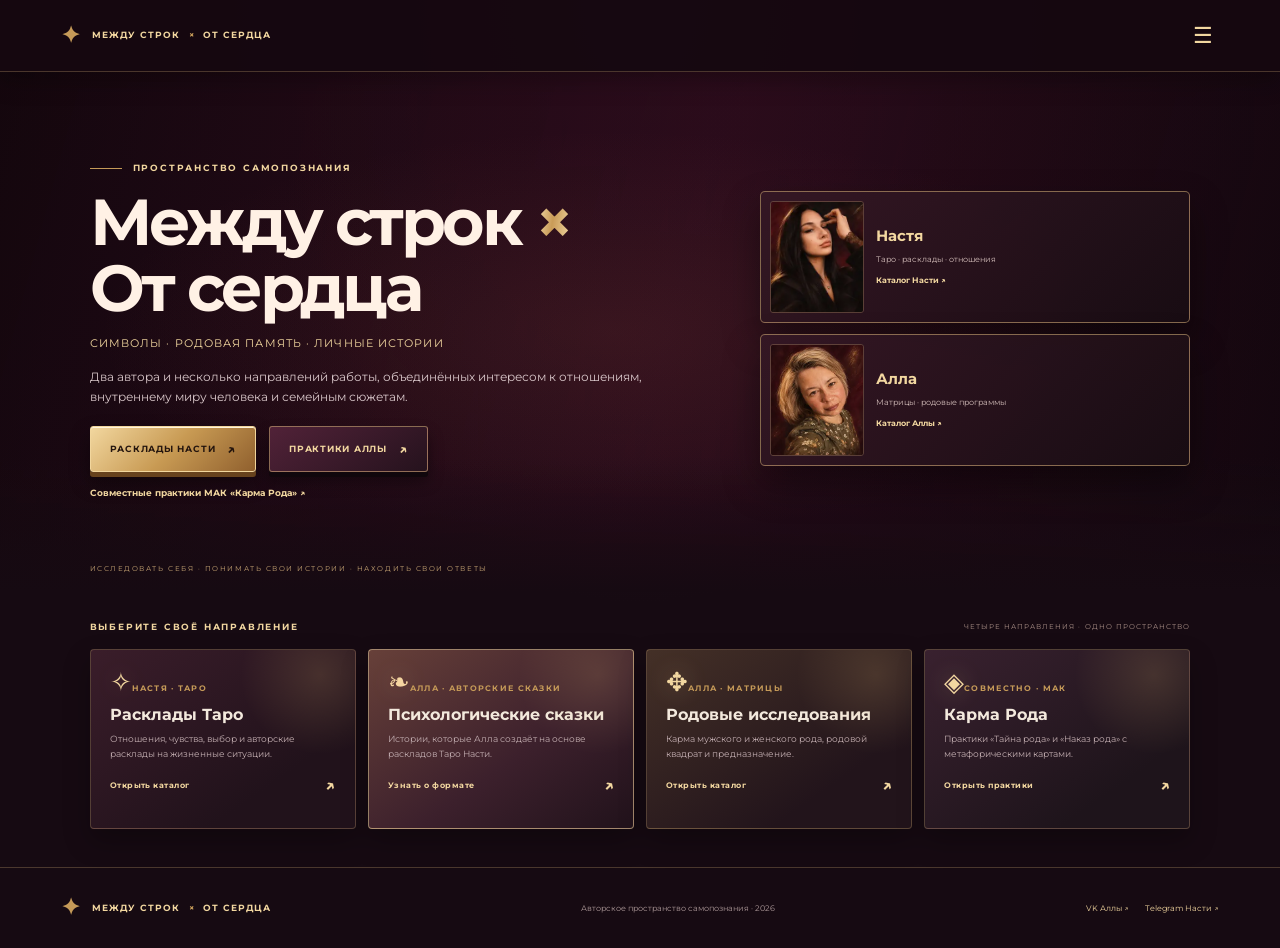
==== commit 8e5370e1: "Clarify two authors and several service directions on home" ====
--- a/index.html
+++ b/index.html
@@ -1,9 +1,11 @@
 <!doctype html><html lang="ru"><head><meta charset="utf-8"><meta name="viewport" content="width=device-width, initial-scale=1"><meta name="theme-color" content="#210d18"><meta name="description" content="Между строк × От сердца — Таро, матрицы и совместные практики."><title>Между строк × От сердца</title><link rel="preconnect" href="https://fonts.googleapis.com"><link rel="preconnect" href="https://fonts.gstatic.com" crossorigin><link href="https://fonts.googleapis.com/css2?family=Montserrat:wght@300;400;500;600;700;800&display=swap" rel="stylesheet"><link rel="stylesheet" href="styles.css?v=20261124-auth-calendar-03"></head><body><header class="site-header">
 <a class="brand" href="index.html" aria-label="На главную"><span class="brand-symbol">✦</span><span>МЕЖДУ СТРОК <i>×</i> ОТ СЕРДЦА</span></a>
 <button class="menu-button" id="menuButton" aria-label="Открыть меню" aria-expanded="false">☰</button>
-<nav class="main-nav" id="mainNav"><a href="index.html" data-page="index">Главная</a><a href="tarot.html" data-page="tarot">Расклады</a><a href="matrices.html" data-page="matrices">Матрицы</a><a href="mak.html" data-page="mak">Карма рода</a><a href="about.html" data-page="about">Авторы</a><a href="library.html" data-page="library">Библиотека</a><a class="nav-book" href="booking.html">Запись <span>↗</span></a><a class="nav-account" href="account.html">Кабинет</a></nav></header><main>
+<nav class="main-nav" id="mainNav">
+<a href="index.html" data-page="index">Главная</a><a href="tarot.html" data-page="tarot">Расклады</a><a href="stories.html" data-page="stories">Сказки Аллы</a><a href="matrices.html" data-page="matrices">Матрицы</a><a href="mak.html" data-page="mak">Карма рода</a><a href="about.html" data-page="about">Авторы</a><a href="library.html" data-page="library">Библиотека</a><a class="nav-book" href="booking.html">Запись <span>↗</span></a><a class="nav-account" href="account.html">Кабинет</a>
+</nav></header><main>
 <section class="home-hero">
-<div class="hero-inner"><p class="eyebrow"><span></span> ПРОСТРАНСТВО САМОПОЗНАНИЯ</p><h1>Между строк <em>×</em><br><span class="hero-title-second">От сердца</span></h1><p class="hero-subtitle">Символы · родовая память · личные истории</p><p class="hero-copy">Два автора и два направления работы, объединённые интересом к отношениям, внутреннему миру человека и семейным сюжетам.</p><div class="hero-actions"><a class="button button-gold" href="tarot.html">Расклады Насти <span>↗</span></a><a class="button button-outline" href="matrices.html">Практики Аллы <span>↗</span></a></div><a class="hero-joint-link" href="mak.html">Совместные практики МАК «Карма Рода» <span>↗</span></a></div>
+<div class="hero-inner"><p class="eyebrow"><span></span> ПРОСТРАНСТВО САМОПОЗНАНИЯ</p><h1>Между строк <em>×</em><br><span class="hero-title-second">От сердца</span></h1><p class="hero-subtitle">Символы · родовая память · личные истории</p><p class="hero-copy">Два автора и несколько направлений работы, объединённых интересом к отношениям, внутреннему миру человека и семейным сюжетам.</p><div class="hero-actions"><a class="button button-gold" href="tarot.html">Расклады Насти <span>↗</span></a><a class="button button-outline" href="matrices.html">Практики Аллы <span>↗</span></a></div><a class="hero-joint-link" href="mak.html">Совместные практики МАК «Карма Рода» <span>↗</span></a></div>
 <div class="hero-authors">
 <a class="hero-author" href="tarot.html"><img src="assets/nastya-portrait.webp" alt="Графический портрет Насти"><span><b>Настя</b><small>Таро · расклады · отношения</small><em>Каталог Насти ↗</em></span></a>
 <a class="hero-author" href="matrices.html"><img src="assets/alla-portrait.webp" alt="Графический портрет Аллы"><span><b>Алла</b><small>Матрицы · родовые программы</small><em>Каталог Аллы ↗</em></span></a>
--- a/styles.css
+++ b/styles.css
@@ -262,3 +262,20 @@
  .main-nav.open{display:flex}
  .main-nav a{text-align:center;padding:9px;font-size:10px}
 }
+
+/* Dedicated page for Alla's psychological fairy tales */
+.direction-grid{grid-template-columns:repeat(4,minmax(0,1fr))}
+.direction-story{background:linear-gradient(145deg,#674039 0%,#3c202c 58%,#21121b 100%);border-color:rgba(242,215,160,.55)}
+.direction-story .direction-icon{color:#f5d5a0}
+.story-page-hero{background:linear-gradient(110deg,#633a35 0%,#391e2a 54%,#21121b 100%)}
+.story-explainer{padding-top:34px;padding-bottom:30px}
+.story-process{display:grid;grid-template-columns:1fr 1fr;gap:15px}
+.story-process-step{position:relative;padding:23px 24px 22px 76px;background:linear-gradient(145deg,#3b202d,#21131c);border:1px solid var(--line);border-radius:4px;min-height:190px}
+.story-step-number{position:absolute;left:23px;top:26px;font-size:27px;font-weight:700;color:var(--gold)}
+.story-process-step h2{font-size:24px;line-height:1.2;margin:8px 0 10px}
+.story-process-step p:not(.eyebrow){font-size:10px;line-height:1.75;color:var(--muted);margin:0 0 13px}
+.story-note{margin:17px 0 0;padding:13px 16px;border-left:2px solid var(--gold);background:#28151f;color:#c9b4b0;font-size:9px;line-height:1.7}
+.service-card.featured-story{background:linear-gradient(145deg,#704039,#3b202b 56%,#21121b);border-color:rgba(242,215,160,.65);box-shadow:0 12px 26px #0006,inset 0 1px 0 #fff2d4}
+.service-card.featured-story .service-number:after{content:"АВТОРСКАЯ УСЛУГА АЛЛЫ";font-size:7px;color:#ffe1a5;margin-left:auto;padding-left:10px}
+@media(max-width:760px){.direction-grid{grid-template-columns:repeat(2,minmax(0,1fr))}.story-process{grid-template-columns:1fr}}
+@media(max-width:520px){.direction-grid{grid-template-columns:1fr}.story-process-step{padding:19px 18px 18px 65px}.story-step-number{left:18px;top:21px}}
